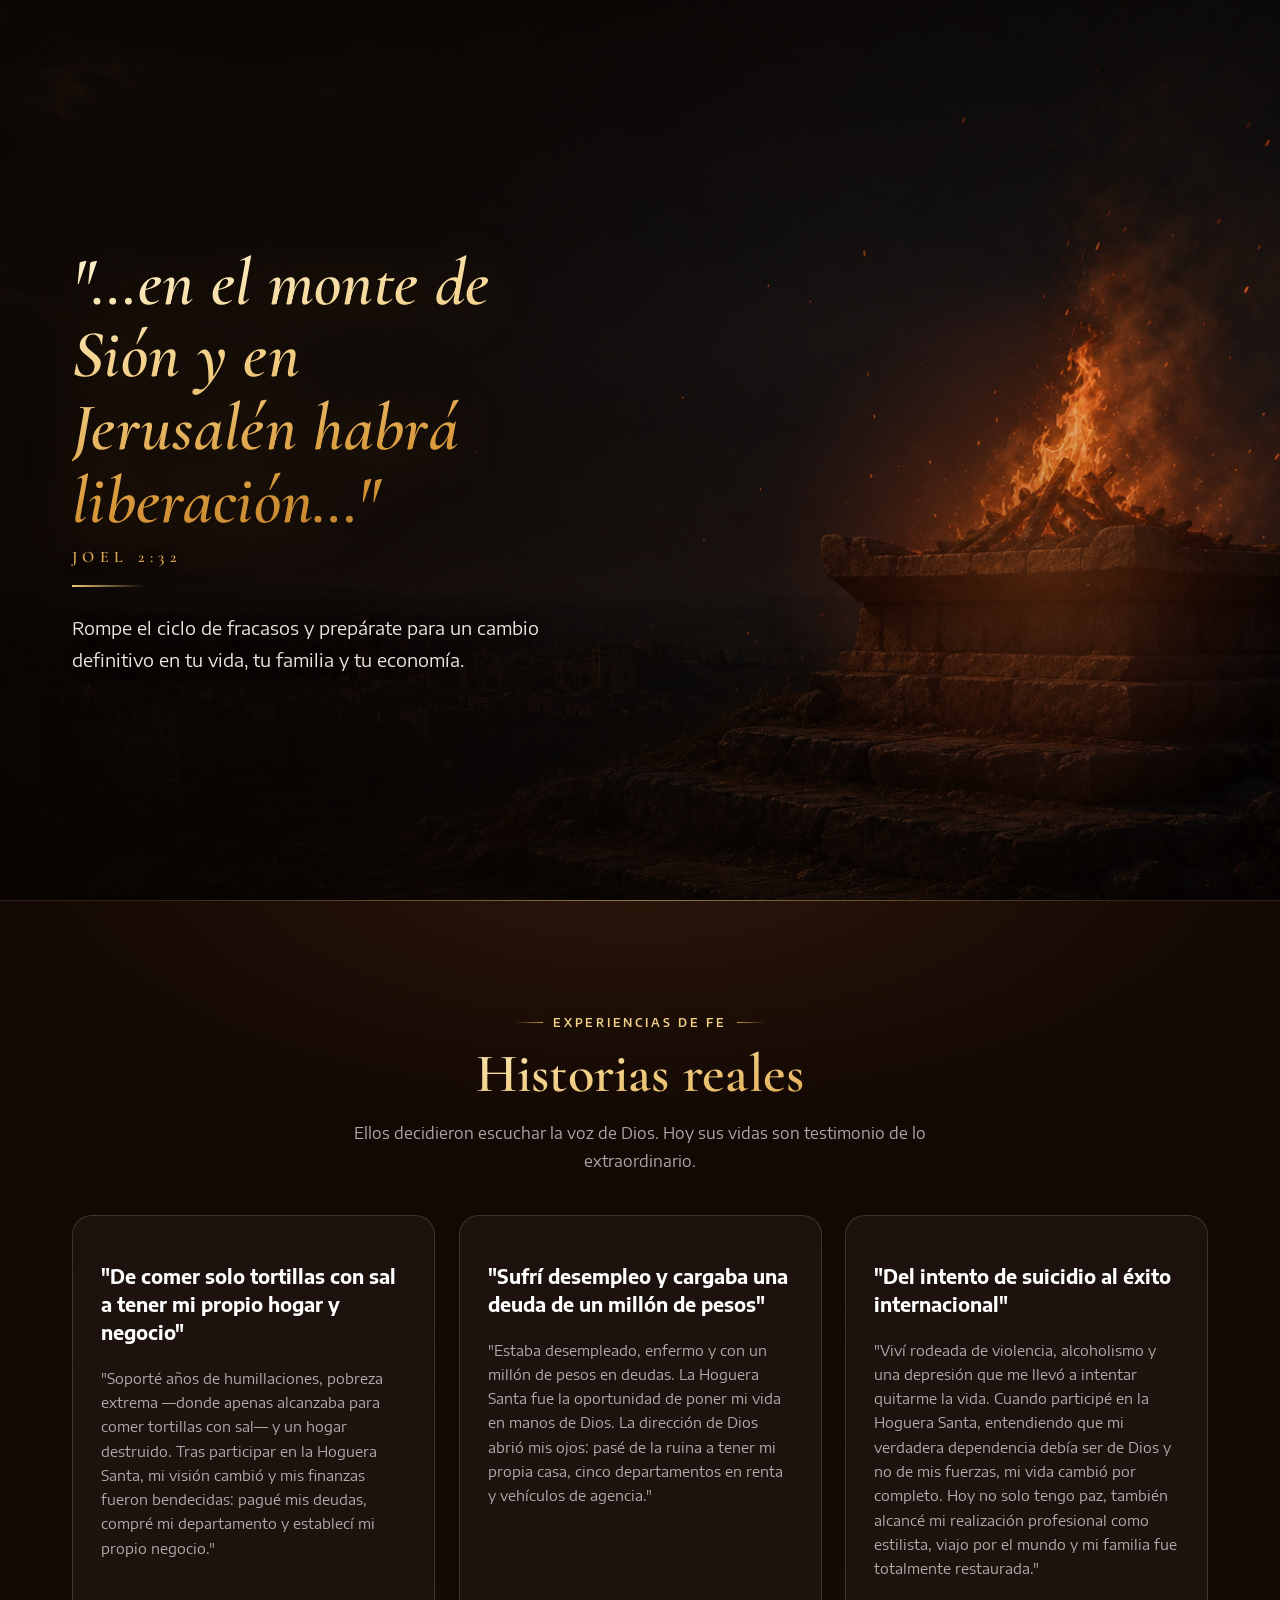
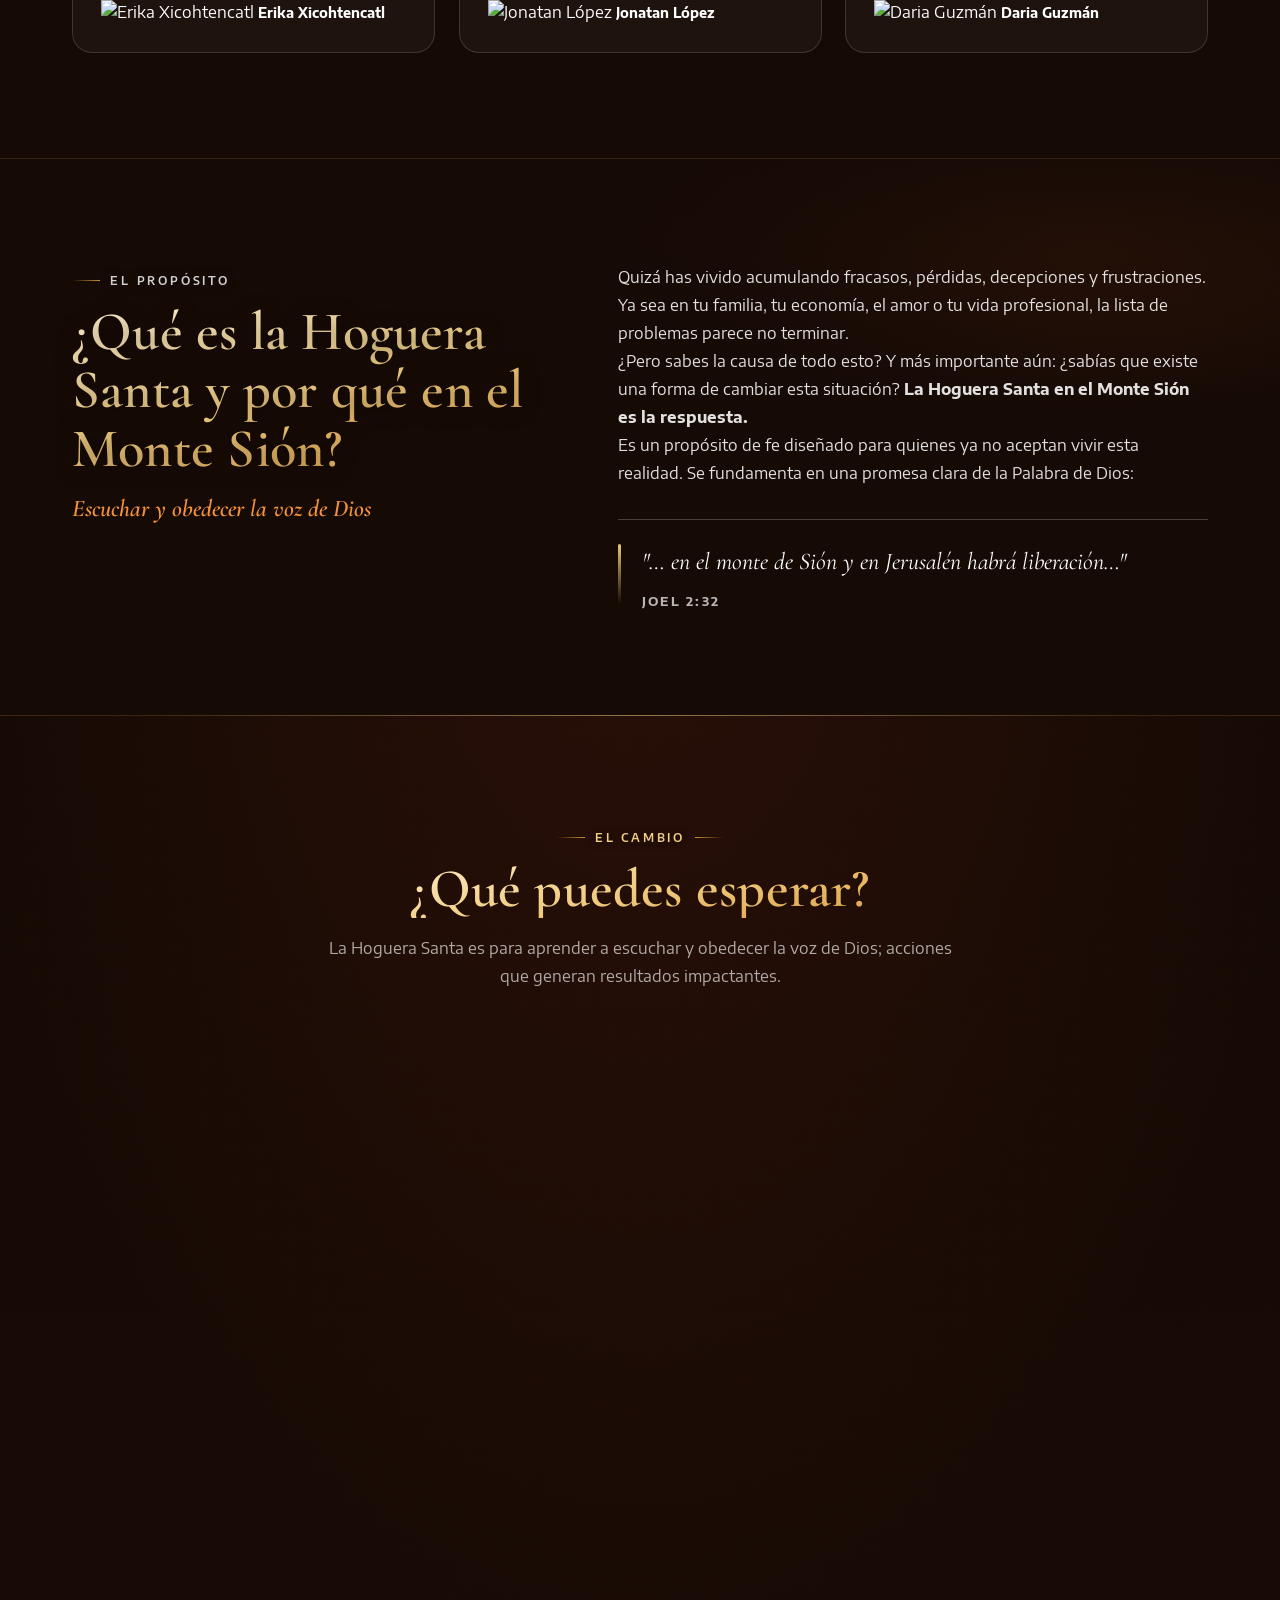
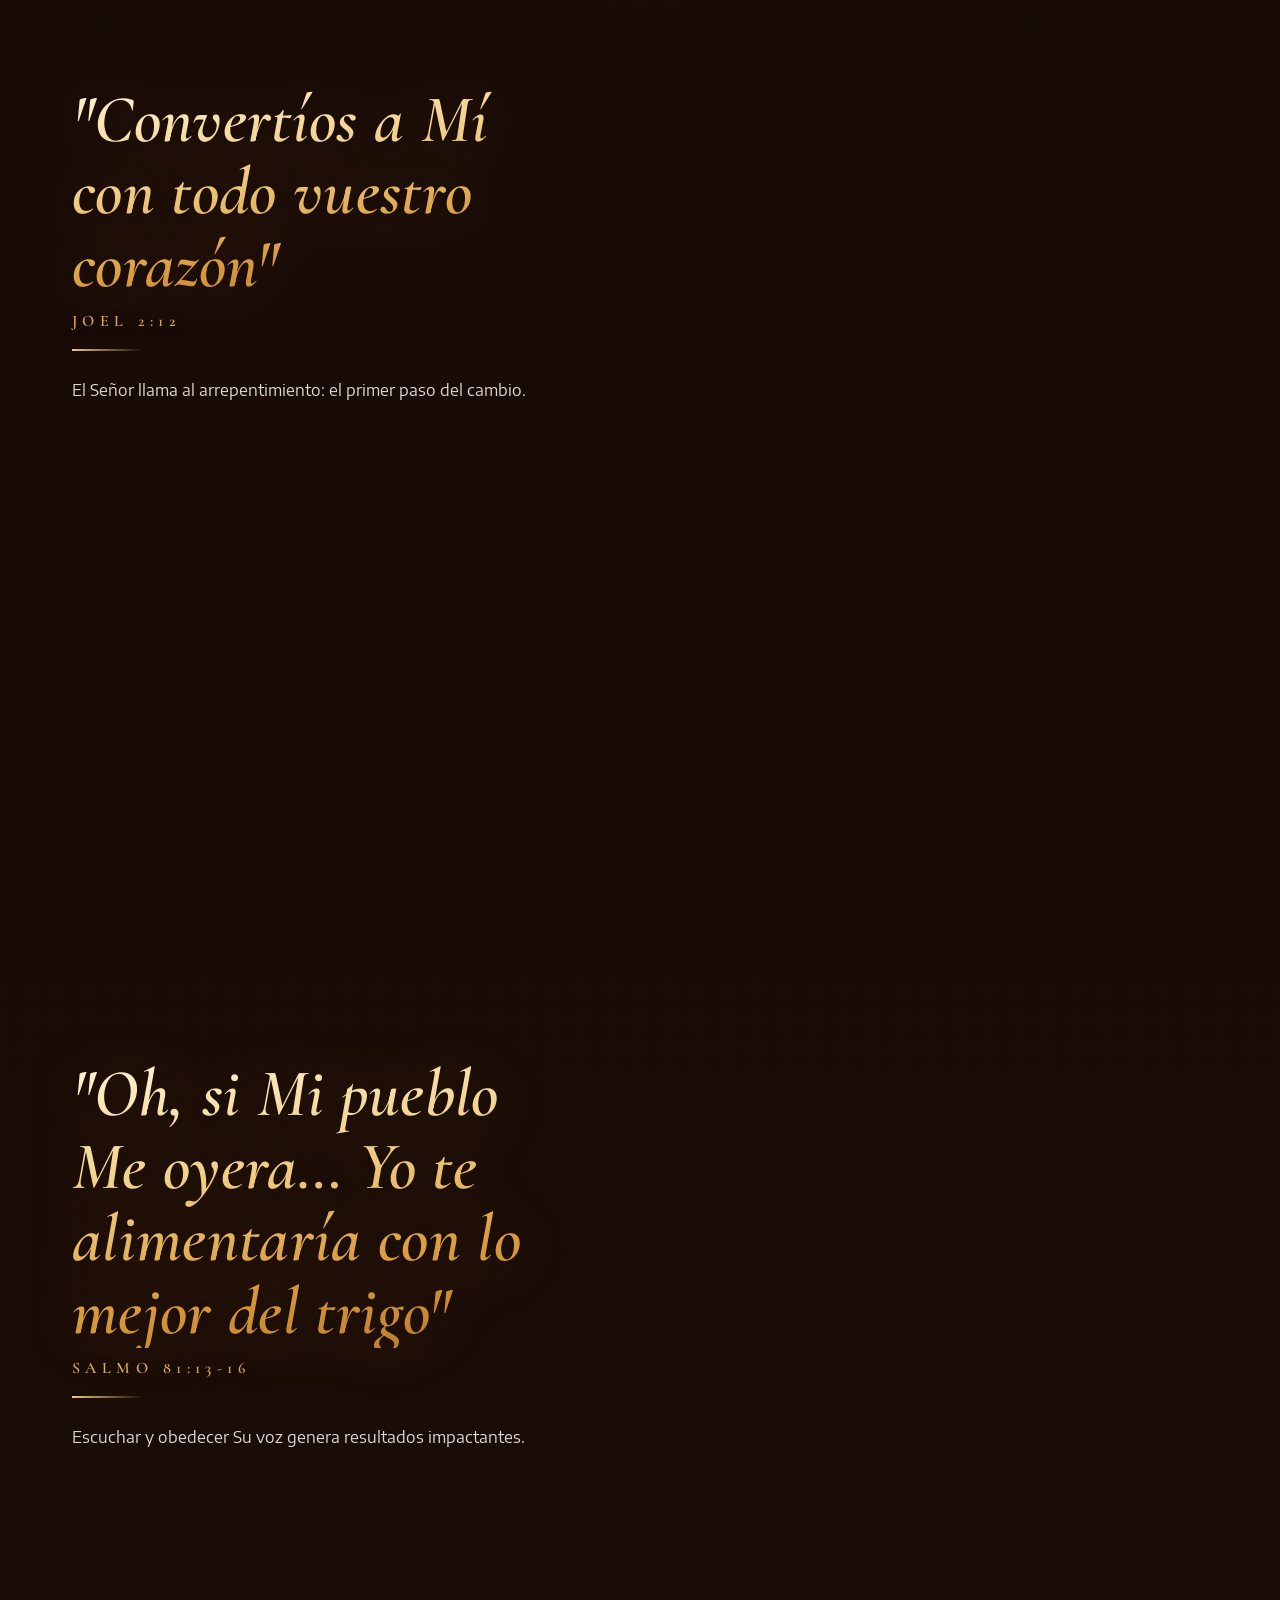
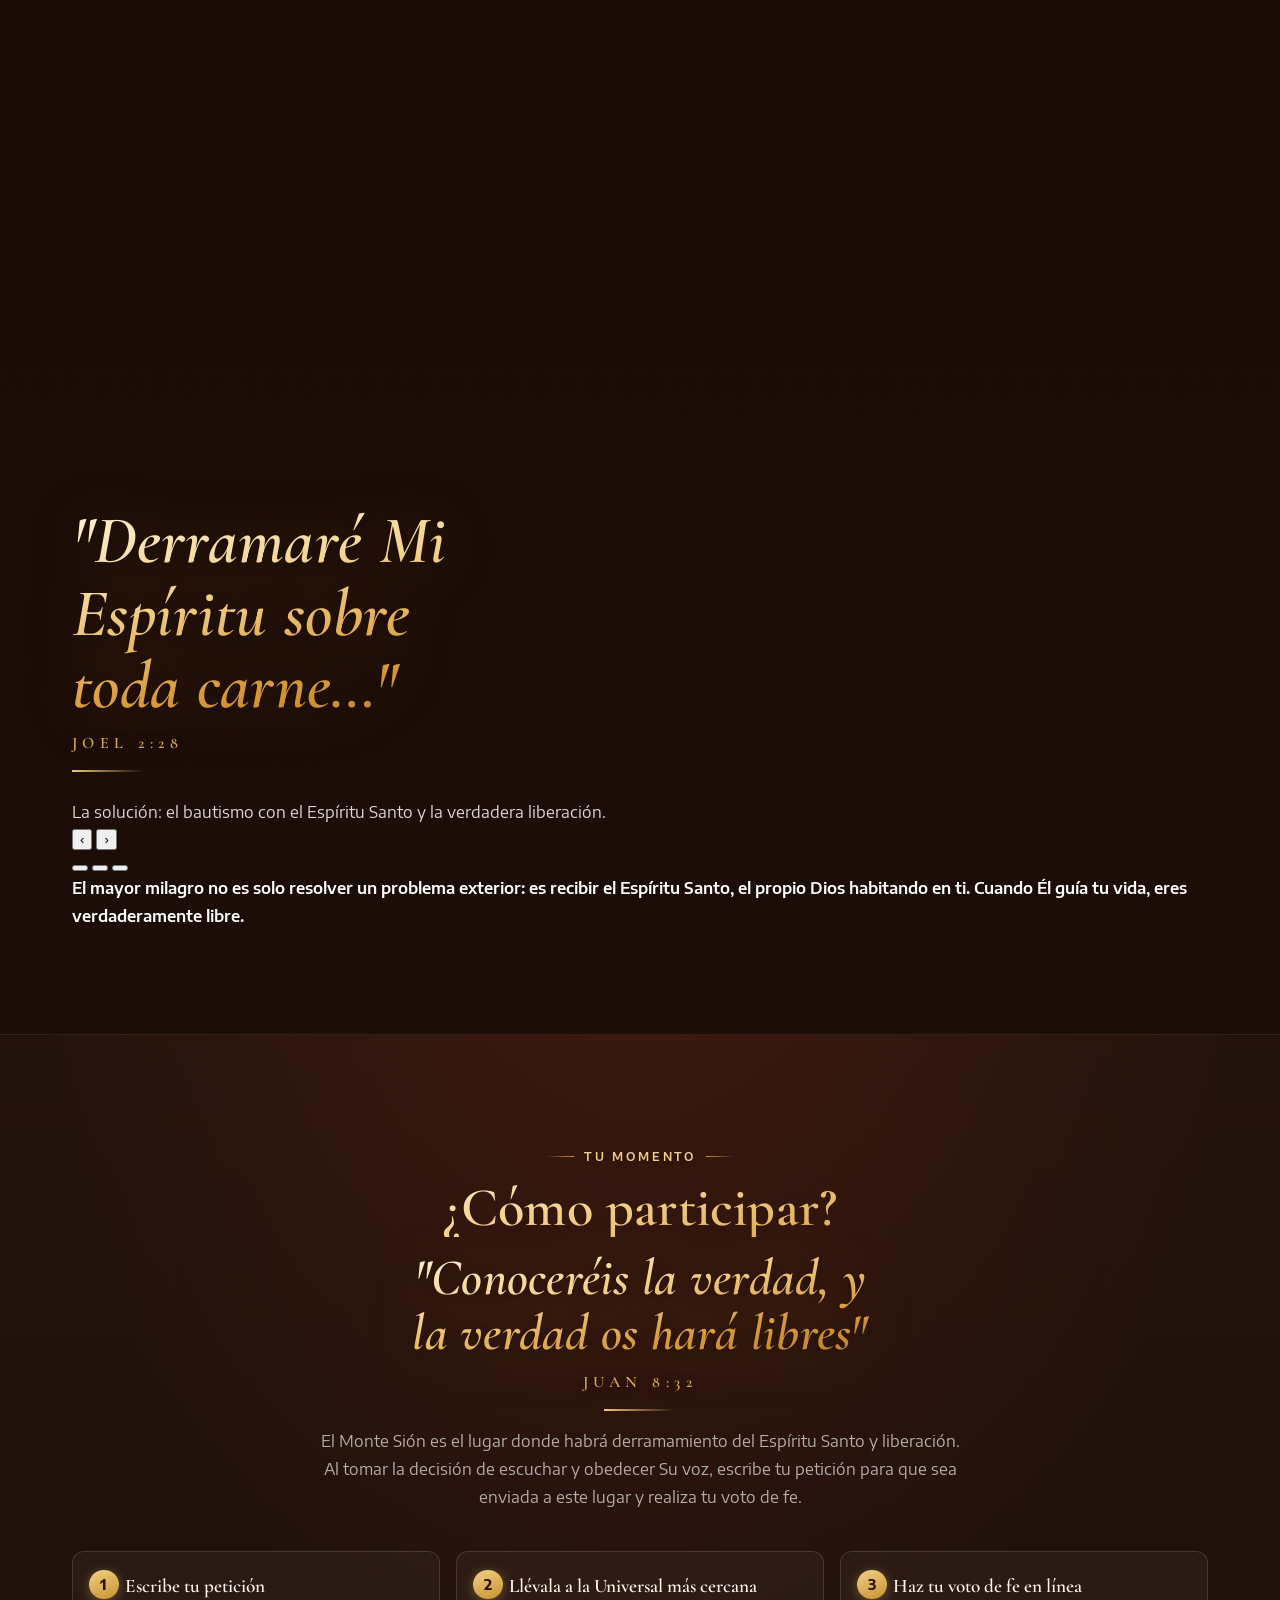
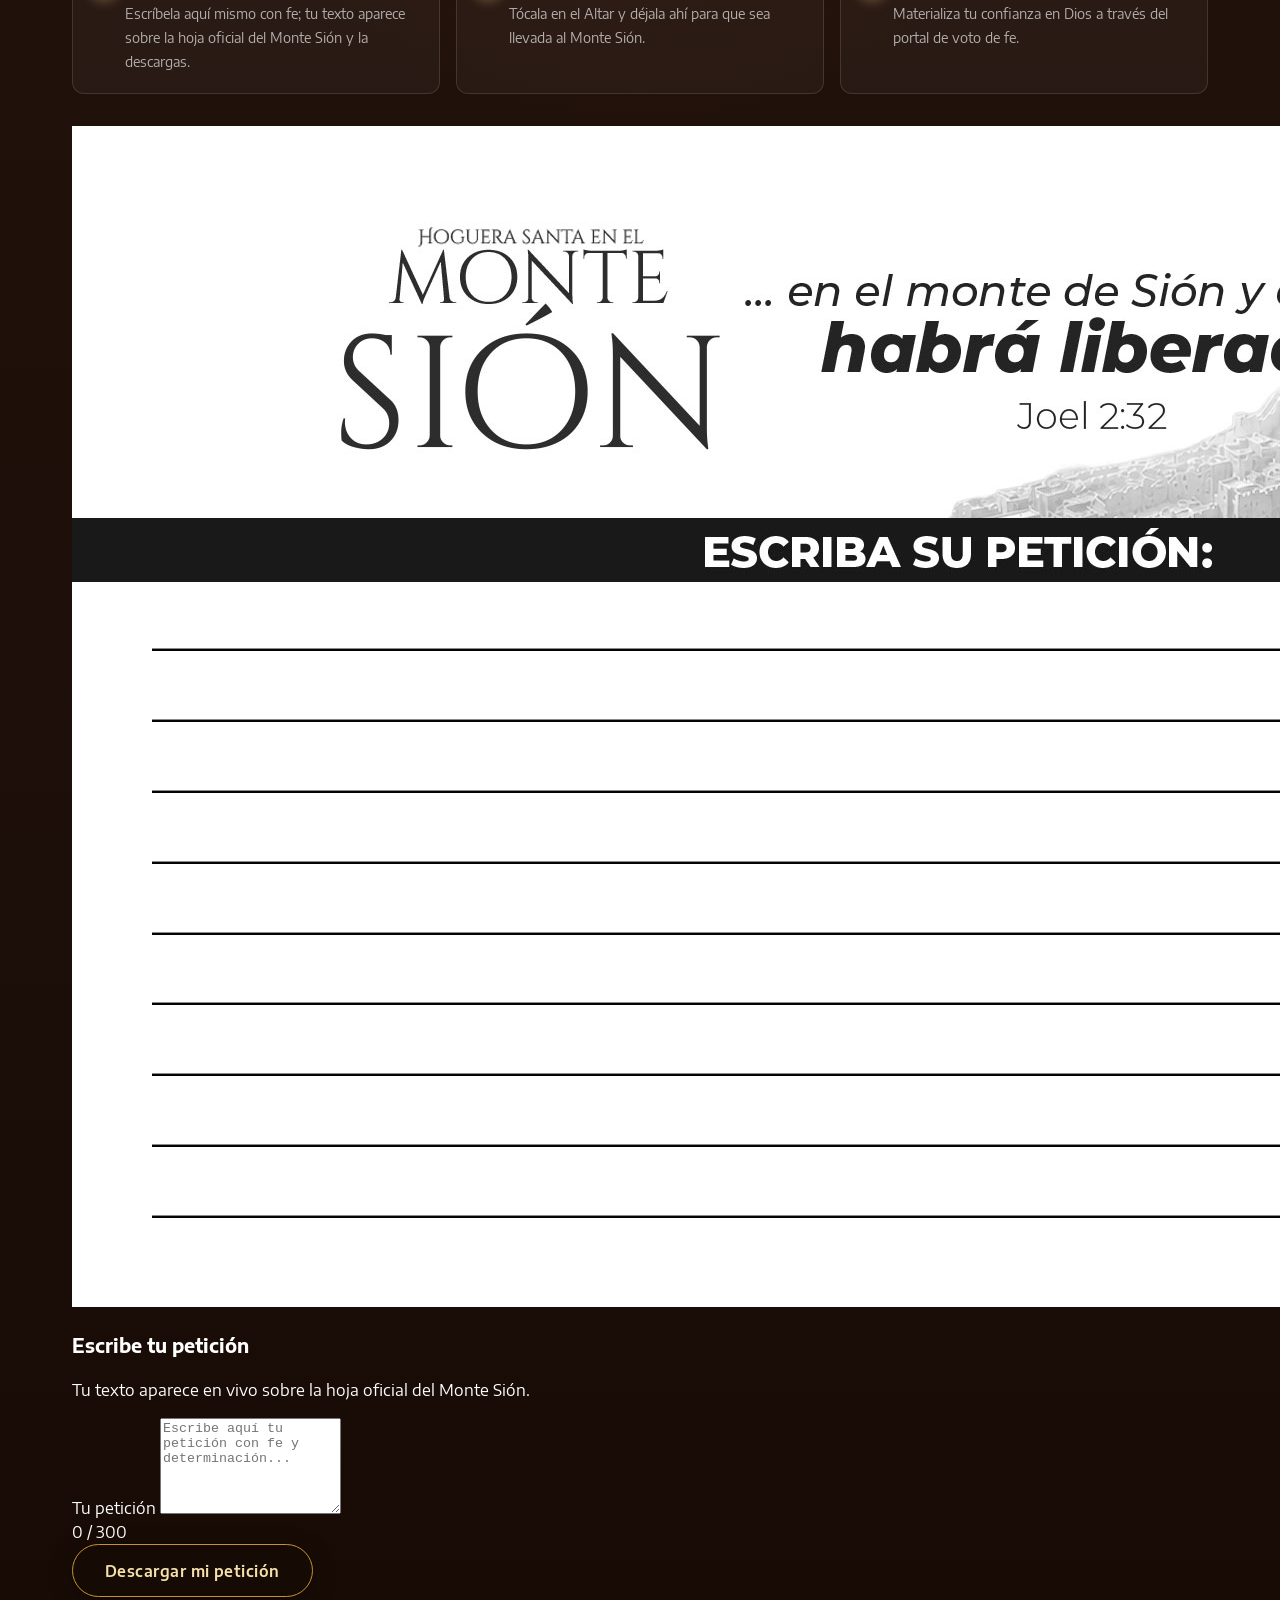
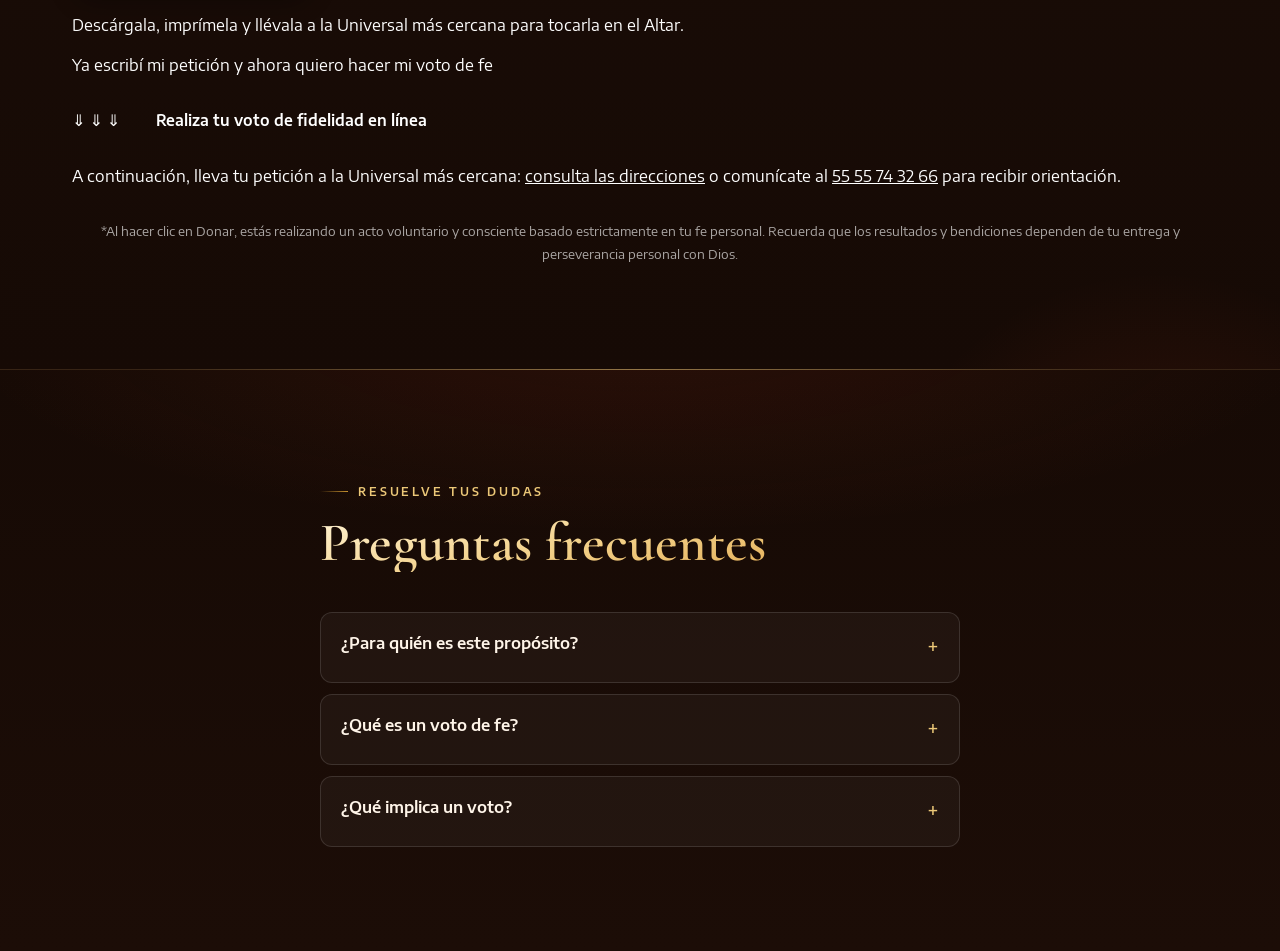
==== index.html @ 34269df8 "Slider cinematografico en Que puedes esperar (video + versiculo) y regeneracion del embed para Eleme" ====
<!DOCTYPE html>
<html lang="es">
<head>
  <meta charset="UTF-8" />
  <meta name="viewport" content="width=device-width, initial-scale=1.0" />
  <title>Hoguera Santa en el Monte Sión | Voto de fe</title>
  <meta name="description" content="Hoguera Santa en el Monte Sión: un propósito de fe para alcanzar dirección espiritual, apertura económica, restauración familiar y la liberación por el Espíritu Santo. Escribe tu petición y haz tu voto de fe en línea." />
  <link rel="preconnect" href="https://fonts.googleapis.com" />
  <link rel="preconnect" href="https://fonts.gstatic.com" crossorigin />
  <link href="https://fonts.googleapis.com/css2?family=Caveat:wght@500;600;700&family=Cormorant+Garamond:ital,wght@0,500;0,600;0,700;1,500;1,600&display=swap" rel="stylesheet" />
  <link rel="stylesheet" href="assets/css/landing.css?v=6" />
  <script>document.documentElement.classList.add('js-reveal');</script>
</head>
<body>
  <main class="landing">

    <!-- ============================ HERO (cinematográfico Monte Sión) ============================ -->
    <section id="inicio" class="lp-hero lp-hero--cinematic">
      <div class="lp-hero__media lp-hero__media--photo" aria-hidden="true">
        <img src="assets/img/hero/hero-monte-sion.png"
             alt="Hoguera ardiendo sobre un altar de piedra en el Monte Sión al anochecer, con la silueta de Jerusalén"
             fetchpriority="high" decoding="async" />
      </div>

      <div class="lp-hero__embers" aria-hidden="true"></div>
      <div class="lp-hero__overlay" aria-hidden="true"></div>

      <div class="lp-hero__inner container">
        <p class="lp-hero__verse">
          "…en el monte de Sión y en Jerusalén habrá liberación…"
        </p>
        <p class="lp-hero__verse-ref">Joel 2:32</p>
        <p class="lp-hero__lead">
          Rompe el ciclo de fracasos y prepárate para un cambio definitivo en tu vida,
          tu familia y tu economía.
        </p>
        
      </div>
    </section>

    <!-- ============================ HISTORIAS (videos + testimonios) ============================ -->
    <section id="historias" class="lp-section lp-section--dark">
      <div class="container">
        <header class="lp-section-head lp-section-head--center">
          <p class="lp-label lp-label--light">Experiencias de fe</p>
          <h2 class="lp-display lp-display--md lp-display--light">Historias reales</h2>
          <p class="lp-body lp-body--on-dark lp-section-head__lead">
            Ellos decidieron escuchar la voz de Dios. Hoy sus vidas son testimonio de lo extraordinario.
          </p>
        </header>

        <div class="lp-testimonials">
          <article class="lp-testimonial">
            <h3 class="lp-testimonial__title">"De comer solo tortillas con sal a tener mi propio hogar y negocio"</h3>
            <p class="lp-testimonial__quote">
              "Soporté años de humillaciones, pobreza extrema —donde apenas alcanzaba para comer
              tortillas con sal— y un hogar destruido. Tras participar en la Hoguera Santa, mi visión
              cambió y mis finanzas fueron bendecidas: pagué mis deudas, compré mi departamento y
              establecí mi propio negocio."
            </p>
            <footer class="lp-testimonial__person">
              <img class="lp-testimonial__avatar" loading="lazy" decoding="async" src="https://i0.wp.com/universal.org.mx/wp-content/uploads/2026/06/3.png?fit=1080%2C1080&amp;ssl=1" alt="Erika Xicohtencatl" />
              <span class="lp-testimonial__author">Erika Xicohtencatl</span>
            </footer>
          </article>
          <article class="lp-testimonial">
            <h3 class="lp-testimonial__title">"Sufrí desempleo y cargaba una deuda de un millón de pesos"</h3>
            <p class="lp-testimonial__quote">
              "Estaba desempleado, enfermo y con un millón de pesos en deudas. La Hoguera Santa fue la
              oportunidad de poner mi vida en manos de Dios. La dirección de Dios abrió mis ojos: pasé de
              la ruina a tener mi propia casa, cinco departamentos en renta y vehículos de agencia."
            </p>
            <footer class="lp-testimonial__person">
              <img class="lp-testimonial__avatar" loading="lazy" decoding="async" src="https://i0.wp.com/universal.org.mx/wp-content/uploads/2026/06/2.png?fit=1080%2C1080&amp;ssl=1" alt="Jonatan López" />
              <span class="lp-testimonial__author">Jonatan López</span>
            </footer>
          </article>
          <article class="lp-testimonial">
            <h3 class="lp-testimonial__title">"Del intento de suicidio al éxito internacional"</h3>
            <p class="lp-testimonial__quote">
              "Viví rodeada de violencia, alcoholismo y una depresión que me llevó a intentar quitarme
              la vida. Cuando participé en la Hoguera Santa, entendiendo que mi verdadera dependencia
              debía ser de Dios y no de mis fuerzas, mi vida cambió por completo. Hoy no solo tengo paz,
              también alcancé mi realización profesional como estilista, viajo por el mundo y mi familia
              fue totalmente restaurada."
            </p>
            <footer class="lp-testimonial__person">
              <img class="lp-testimonial__avatar" loading="lazy" decoding="async" src="https://i0.wp.com/universal.org.mx/wp-content/uploads/2026/06/1.png?fit=1080%2C1080&amp;ssl=1" alt="Daria Guzmán" />
              <span class="lp-testimonial__author">Daria Guzmán</span>
            </footer>
          </article>
        </div>
      </div>
    </section>

    <!-- ======================== ¿QUÉ ES? ======================== -->
    <section id="que-es" class="lp-section lp-section--cream">
      <div class="container lp-split">
        <div class="lp-split__aside">
          <p class="lp-label lp-label--light">El propósito</p>
          <h2 class="lp-display lp-display--md lp-display--light">¿Qué es la Hoguera Santa y por qué en el Monte Sión?</h2>
          <p class="lp-teaching-sub">Escuchar y obedecer la voz de Dios</p>
        </div>
        <div class="lp-split__body">
          <p class="lp-body">
            Quizá has vivido acumulando fracasos, pérdidas, decepciones y frustraciones. Ya sea en tu
            familia, tu economía, el amor o tu vida profesional, la lista de problemas parece no terminar.
          </p>
          <p class="lp-body">
            ¿Pero sabes la causa de todo esto? Y más importante aún: ¿sabías que existe una forma de
            cambiar esta situación? <strong>La Hoguera Santa en el Monte Sión es la respuesta.</strong>
          </p>
          <p class="lp-body">
            Es un propósito de fe diseñado para quienes ya no aceptan vivir esta realidad. Se fundamenta
            en una promesa clara de la Palabra de Dios:
          </p>
          <blockquote class="lp-quote" cite="Joel 2:32">
            <p>"… en el monte de Sión y en Jerusalén habrá liberación…"</p>
            <footer>Joel 2:32</footer>
          </blockquote>
        </div>
      </div>
    </section>

    <!-- ======================== ¿QUÉ PUEDES ESPERAR? ======================== -->
    <section id="que-esperar" class="lp-section lp-section--cream">
      <div class="container">
        <header class="lp-section-head lp-section-head--center">
          <p class="lp-label lp-label--light">El cambio</p>
          <h2 class="lp-display lp-display--md lp-display--light">¿Qué puedes esperar?</h2>
          <p class="lp-body lp-body--on-dark lp-section-head__lead" style="margin-left:auto;margin-right:auto;">
            La Hoguera Santa es para aprender a escuchar y obedecer la voz de Dios; acciones que
            generan resultados impactantes.
          </p>
        </header>

        <!-- Slider cinematográfico: video + versículo -->
        <div class="lp-promesas" id="lp-promesas">
          <div class="lp-promesas__viewport">
            <div class="lp-promesas__track">

              <article class="lp-slide" role="group" aria-roledescription="diapositiva" aria-label="1 de 3">
                <div class="lp-slide__media">
                  <div class="lp-video">
                    <button type="button" class="lp-video__btn" data-yt="GIeJ2iYUZaE"
                            aria-label="Reproducir: El impacto de la Hoguera Santa">
                      <span class="lp-video__play" aria-hidden="true"></span>
                    </button>
                  </div>
                </div>
                <div class="lp-slide__copy">
                  <p class="lp-hero__verse">"Convertíos a Mí con todo vuestro corazón"</p>
                  <p class="lp-hero__verse-ref">Joel 2:12</p>
                  <p class="lp-body">El Señor llama al arrepentimiento: el primer paso del cambio.</p>
                </div>
              </article>

              <article class="lp-slide" role="group" aria-roledescription="diapositiva" aria-label="2 de 3">
                <div class="lp-slide__media">
                  <div class="lp-video">
                    <button type="button" class="lp-video__btn" data-yt="idEbXWmndj8"
                            aria-label="Reproducir: No creía que su vida pudiera cambiar">
                      <span class="lp-video__play" aria-hidden="true"></span>
                    </button>
                  </div>
                </div>
                <div class="lp-slide__copy">
                  <p class="lp-hero__verse">"Oh, si Mi pueblo Me oyera… Yo te alimentaría con lo mejor del trigo"</p>
                  <p class="lp-hero__verse-ref">Salmo 81:13-16</p>
                  <p class="lp-body">Escuchar y obedecer Su voz genera resultados impactantes.</p>
                </div>
              </article>

              <article class="lp-slide" role="group" aria-roledescription="diapositiva" aria-label="3 de 3">
                <div class="lp-slide__media">
                  <div class="lp-video">
                    <button type="button" class="lp-video__btn" data-yt="4q7WPFFpuJo"
                            aria-label="Reproducir: El que crea y sea bautizado será salvo">
                      <span class="lp-video__play" aria-hidden="true"></span>
                    </button>
                  </div>
                </div>
                <div class="lp-slide__copy">
                  <p class="lp-hero__verse">"Derramaré Mi Espíritu sobre toda carne…"</p>
                  <p class="lp-hero__verse-ref">Joel 2:28</p>
                  <p class="lp-body">La solución: el bautismo con el Espíritu Santo y la verdadera liberación.</p>
                </div>
              </article>

            </div>
          </div>

          <button type="button" class="lp-promesas__arrow lp-promesas__arrow--prev" aria-label="Versículo anterior">‹</button>
          <button type="button" class="lp-promesas__arrow lp-promesas__arrow--next" aria-label="Versículo siguiente">›</button>

          <div class="lp-promesas__dots" role="tablist" aria-label="Diapositivas">
            <button type="button" class="lp-promesas__dot is-active" aria-label="Ir a la diapositiva 1"></button>
            <button type="button" class="lp-promesas__dot" aria-label="Ir a la diapositiva 2"></button>
            <button type="button" class="lp-promesas__dot" aria-label="Ir a la diapositiva 3"></button>
          </div>
        </div>

        <p class="lp-promesas__outro lp-body lp-body--emphasis">
          El mayor milagro no es solo resolver un problema exterior: es recibir el Espíritu Santo,
          el propio Dios habitando en ti. Cuando Él guía tu vida, eres verdaderamente libre.
        </p>
      </div>
    </section>

    <!-- ============================ VOTO / LOCALIZADOR ============================ -->
    <section id="voto" class="lp-section lp-section--cta">
      <div class="lp-cta__glow" aria-hidden="true"></div>
      <div class="container">
        <header class="lp-section-head lp-section-head--center">
          <p class="lp-label lp-label--light">Tu momento</p>
          <h2 class="lp-display lp-display--md lp-display--light">¿Cómo participar?</h2>
          <p class="lp-hero__verse">"Conoceréis la verdad, y la verdad os hará libres"</p>
          <p class="lp-hero__verse-ref">Juan 8:32</p>
          <p class="lp-body lp-body--on-dark lp-section-head__lead" style="margin-left:auto;margin-right:auto;">
            El Monte Sión es el lugar donde habrá derramamiento del Espíritu Santo y liberación. Al
            tomar la decisión de escuchar y obedecer Su voz, escribe tu petición para que sea enviada a
            este lugar y realiza tu voto de fe.
          </p>
        </header>

        <ol class="lp-flow">
          <li class="lp-flow__item">
            <strong>Escribe tu petición</strong>
            <span>Escríbela aquí mismo con fe; tu texto aparece sobre la hoja oficial del Monte Sión y la descargas.</span>
          </li>
          <li class="lp-flow__item">
            <strong>Llévala a la Universal más cercana</strong>
            <span>Tócala en el Altar y déjala ahí para que sea llevada al Monte Sión.</span>
          </li>
          <li class="lp-flow__item">
            <strong>Haz tu voto de fe en línea</strong>
            <span>Materializa tu confianza en Dios a través del portal de voto de fe.</span>
          </li>
        </ol>

        <!-- Compositor de petición sobre la hoja oficial del Monte Sión -->
        <div class="lp-peticion">
          <div class="lp-peticion__preview">
            <canvas id="lp-pet-canvas" class="lp-peticion__canvas" role="img"
                    aria-label="Vista previa de tu petición sobre la hoja del Monte Sión"></canvas>
          </div>
          <div class="lp-peticion__form">
            <h3 class="lp-peticion__title">Escribe tu petición</h3>
            <p class="lp-peticion__sub">Tu texto aparece en vivo sobre la hoja oficial del Monte Sión.</p>
            <label class="lp-field">
              <span>Tu petición</span>
              <textarea id="lp-pet-texto" rows="6" maxlength="300"
                        placeholder="Escribe aquí tu petición con fe y determinación..."></textarea>
            </label>
            <div class="lp-peticion__count"><span id="lp-pet-count">0</span> / 300</div>
            <button type="button" class="lp-btn lp-btn--gold lp-btn--lg lp-peticion__download" id="lp-pet-download">
              Descargar mi petición
            </button>
            <p class="lp-peticion__hint">
              Descárgala, imprímela y llévala a la Universal más cercana para tocarla en el Altar.
            </p>
          </div>
        </div>

        <!-- CTA de voto en línea -->
        <div class="lp-voto-cta">
          <p class="lp-voto-cta__intro">Ya escribí mi petición y ahora quiero hacer mi voto de fe</p>
          <span class="lp-voto-cta__arrows" aria-hidden="true">⇓ ⇓ ⇓</span>
          <!-- TODO: reemplaza href="#" por la URL real del portal de voto / donación -->
          <a href="#" class="lp-btn lp-btn--accent lp-btn--lg lp-voto-cta__btn" target="_blank" rel="noopener noreferrer">
            Realiza tu voto de fidelidad en línea
          </a>
          <p class="lp-voto-cta__after">
            A continuación, lleva tu petición a la Universal más cercana:
            <a href="https://universal.org.mx/direcciones-mx/" target="_blank" rel="noopener noreferrer">consulta las direcciones</a>
            o comunícate al <a href="tel:+525555743266">55 55 74 32 66</a> para recibir orientación.
          </p>
        </div>

        <p class="lp-body lp-body--on-dark" style="text-align:center;margin-top:2rem;font-size:0.8rem;">
          *Al hacer clic en Donar, estás realizando un acto voluntario y consciente basado estrictamente
          en tu fe personal. Recuerda que los resultados y bendiciones dependen de tu entrega y
          perseverancia personal con Dios.
        </p>
      </div>
    </section>

    <!-- ============================ FAQ ============================ -->
    <section id="faq" class="lp-section lp-section--cream">
      <div class="container lp-faq-wrap">
        <header class="lp-section-head">
          <p class="lp-label">Resuelve tus dudas</p>
          <h2 class="lp-display lp-display--md">Preguntas frecuentes</h2>
        </header>

        <div class="lp-faq">
          <details class="lp-faq__item">
            <summary>¿Para quién es este propósito?</summary>
            <div class="lp-faq__body">
              <p>
                Para quien está cansado de sufrir, enfrenta problemas que parecen no tener solución y
                está dispuesto a usar su fe al cien por ciento.
              </p>
            </div>
          </details>
          <details class="lp-faq__item">
            <summary>¿Qué es un voto de fe?</summary>
            <div class="lp-faq__body">
              <p>
                Es la materialización de tu confianza en Dios. La Palabra muestra que tu entrega en el
                Altar representa esa fe puesta en acción, implicando renuncia y una dependencia total
                de Dios. Ningún milagro de Jesús ocurrió sin una acción: "Muéstrame tu fe sin tus obras,
                y yo te mostraré mi fe por mis obras" (Santiago 2:18).
              </p>
            </div>
          </details>
          <details class="lp-faq__item">
            <summary>¿Qué implica un voto?</summary>
            <div class="lp-faq__body">
              <p>
                <strong>Rendición:</strong> entregarte a Él en cuerpo, alma y espíritu.
                <br /><strong>Dependencia:</strong> acompañar tu entrega espiritual con un voto de fe
                material y sincero; ambos aspectos demuestran tu confianza absoluta en el Señor y deben
                ir juntos para un resultado total.
                <br /><strong>Calidad, no cantidad:</strong> es una decisión personal y única entre tú
                y Dios. Consulta al Espíritu Santo para hacer algo que represente tu verdadero esfuerzo.
              </p>
              <p class="lp-faq__note">
                * Nota: Estas donaciones se destinan única y exclusivamente al funcionamiento y
                continuidad de la obra de Dios.
              </p>
            </div>
          </details>
        </div>
      </div>
    </section>

  </main>

  <script>
  (function () {
    // ---- Videos de YouTube (fachada: carga al hacer clic) ----
    Array.prototype.forEach.call(document.querySelectorAll('.lp-video__btn'), function (btn) {
      var id = btn.getAttribute('data-yt');
      btn.style.backgroundImage = "url('https://i.ytimg.com/vi/" + id + "/hqdefault.jpg')";
      btn.addEventListener('click', function () {
        var iframe = document.createElement('iframe');
        iframe.src = 'https://www.youtube-nocookie.com/embed/' + id + '?autoplay=1&rel=0';
        iframe.title = 'Video de testimonio';
        iframe.allow = 'accelerometer; autoplay; clipboard-write; encrypted-media; gyroscope; picture-in-picture';
        iframe.allowFullscreen = true;
        btn.parentNode.replaceChild(iframe, btn);
      });
    });

    // ---- Aparición al hacer scroll (reveal) ----
    var revealSel = '.lp-section-head, .lp-split__aside, .lp-split__body, .lp-promesas, .lp-testimonial, .lp-flow__item, .lp-faq__item, .lp-peticion';
    var reduceMotion = window.matchMedia && window.matchMedia('(prefers-reduced-motion: reduce)').matches;
    var revealEls = document.querySelectorAll(revealSel);
    if (reduceMotion || !('IntersectionObserver' in window)) {
      Array.prototype.forEach.call(revealEls, function (el) { el.classList.add('is-in'); });
    } else {
      var io = new IntersectionObserver(function (entries, obs) {
        entries.forEach(function (entry) {
          if (entry.isIntersecting) {
            entry.target.classList.add('is-in');
            obs.unobserve(entry.target);
          }
        });
      }, { threshold: 0.12, rootMargin: '0px 0px -8% 0px' });
      Array.prototype.forEach.call(revealEls, function (el) { io.observe(el); });
    }

    // ---- Compositor de petición sobre la hoja oficial (canvas) ----
    var canvas = document.getElementById('lp-pet-canvas');
    var ta = document.getElementById('lp-pet-texto');
    if (canvas && ta && canvas.getContext) {
      var ctx = canvas.getContext('2d');
      var dl = document.getElementById('lp-pet-download');
      var counter = document.getElementById('lp-pet-count');
      var img = new Image();
      var ready = false;

      // Geometría del área de escritura (fracciones de la hoja)
      var GEO = {
        xStart: 0.060,   // margen izquierdo del texto
        xEnd: 0.940,     // margen derecho del texto
        firstLine: 0.447, // y de la primera línea
        spacing: 0.0662,  // separación entre líneas
        lines: 8,
        baselineLift: 0.013, // cuánto sube el texto sobre la línea
        ink: '#1c2c54'    // tinta azul oscuro
      };

      function wrap(text, maxW, font) {
        ctx.font = font;
        var out = [];
        var paras = String(text).split('\n');
        for (var p = 0; p < paras.length; p++) {
          var words = paras[p].split(/\s+/).filter(Boolean);
          if (!words.length) { out.push(''); continue; }
          var line = '';
          for (var w = 0; w < words.length; w++) {
            var test = line ? line + ' ' + words[w] : words[w];
            if (ctx.measureText(test).width > maxW && line) {
              out.push(line); line = words[w];
            } else { line = test; }
          }
          if (line) out.push(line);
        }
        return out;
      }

      function render() {
        if (!ready) return;
        var W = canvas.width, H = canvas.height;
        ctx.clearRect(0, 0, W, H);
        ctx.drawImage(img, 0, 0, W, H);

        var xStart = GEO.xStart * W;
        var maxW = (GEO.xEnd - GEO.xStart) * W;
        var spacing = GEO.spacing * H;
        var firstY = GEO.firstLine * H;
        var fontSize = Math.round(spacing * 0.72);
        var font = '600 ' + fontSize + "px 'Caveat', 'Segoe Script', cursive";

        var lines = wrap(ta.value, maxW, font);
        ctx.font = font;
        ctx.fillStyle = GEO.ink;
        ctx.textBaseline = 'alphabetic';
        for (var i = 0; i < lines.length && i < GEO.lines; i++) {
          var y = firstY + i * spacing - GEO.baselineLift * H;
          ctx.fillText(lines[i], xStart, y);
        }
      }

      img.onload = function () {
        canvas.width = img.naturalWidth || 1772;
        canvas.height = img.naturalHeight || 1181;
        ready = true;
        render();
        if (document.fonts && document.fonts.load) {
          document.fonts.load("600 60px 'Caveat'").then(render).catch(function () {});
        }
      };
      img.src = 'assets/img/peticion/peticion-monte-sion.jpg';

      ta.addEventListener('input', function () {
        if (counter) counter.textContent = String(ta.value.length);
        render();
      });

      if (dl) {
        dl.addEventListener('click', function () {
          render();
          try {
            var url = canvas.toDataURL('image/jpeg', 0.92);
            var a = document.createElement('a');
            a.href = url;
            a.download = 'mi-peticion-monte-sion.jpg';
            document.body.appendChild(a);
            a.click();
            a.remove();
          } catch (err) {
            window.open(canvas.toDataURL('image/png'), '_blank');
          }
        });
      }
    }

    // ---- Slider cinematográfico "Promesas" (video + versículo) ----
    var promesas = document.getElementById('lp-promesas');
    if (promesas) {
      var track = promesas.querySelector('.lp-promesas__track');
      var slides = promesas.querySelectorAll('.lp-slide');
      var dots = promesas.querySelectorAll('.lp-promesas__dot');
      var prevBtn = promesas.querySelector('.lp-promesas__arrow--prev');
      var nextBtn = promesas.querySelector('.lp-promesas__arrow--next');
      var total = slides.length;
      var idx = 0;
      var timer = null;
      var paused = false;
      var stopped = false;
      var reduce = window.matchMedia && window.matchMedia('(prefers-reduced-motion: reduce)').matches;

      function goTo(i) {
        idx = (i + total) % total;
        if (track) track.style.transform = 'translateX(' + (-idx * 100) + '%)';
        for (var d = 0; d < dots.length; d++) {
          dots[d].classList.toggle('is-active', d === idx);
        }
      }
      function stopAuto() { if (timer) { clearInterval(timer); timer = null; } }
      function startAuto() {
        if (reduce || stopped || total < 2) return;
        stopAuto();
        timer = setInterval(function () { if (!paused) goTo(idx + 1); }, 7000);
      }

      if (nextBtn) nextBtn.addEventListener('click', function () { goTo(idx + 1); });
      if (prevBtn) prevBtn.addEventListener('click', function () { goTo(idx - 1); });
      for (var dd = 0; dd < dots.length; dd++) {
        (function (n) { dots[n].addEventListener('click', function () { goTo(n); }); })(dd);
      }
      promesas.addEventListener('mouseenter', function () { paused = true; });
      promesas.addEventListener('mouseleave', function () { paused = false; });
      promesas.addEventListener('focusin', function () { paused = true; });
      promesas.addEventListener('focusout', function () { paused = false; });
      promesas.addEventListener('click', function (e) {
        if (e.target.closest && e.target.closest('.lp-video__btn')) { stopped = true; stopAuto(); }
      });

      goTo(0);
      startAuto();
    }
  })();
  </script>
</body>
</html>
---- assets/css/landing.css ----
@import url('https://fonts.googleapis.com/css2?family=Encode+Sans+Semi+Expanded:wght@400;500;600;700&display=swap');

:root {
  --lp-ink: #1a0f0a;
  --lp-ink-soft: #2a1812;
  --lp-cream: #f5e8df;
  --lp-cream-deep: #efddd0;
  --lp-paper: #ffffff;
  --lp-accent: #e2451e;
  --lp-accent-hover: #c2330f;
  --lp-accent-glow: rgba(226, 69, 30, 0.38);
  --lp-navy: #24130d;
  --lp-text-on-dark: #ffffff;
  --lp-text-muted-dark: rgba(255, 255, 255, 0.65);
  --lp-text-on-light: #141414;
  --lp-text-muted-light: rgba(22, 18, 18, 0.62);
  --lp-border-on-dark: rgba(255, 255, 255, 0.14);
  --lp-border-on-light: #d6cdc4;
  --lp-shadow-cta: 0 2px 12px var(--lp-accent-glow);
  --lp-shadow-cta-hover: 0 8px 28px rgba(226, 69, 30, 0.5);
  --lp-shadow-card: 0 4px 24px rgba(28, 28, 28, 0.08);
  --lp-font: 'Encode Sans Semi Expanded', system-ui, sans-serif;
  --lp-font-display: 'Cormorant Garamond', Georgia, 'Times New Roman', serif;
  /* Paleta dorada cinematográfica */
  --lp-gold: #ecc878;
  --lp-gold-soft: #f2cf86;
  --lp-gold-deep: #c8932f;
  --lp-amber: #f5933d;
  --lp-cine: #160a05;
  --lp-cine-2: #1c0d07;
  --lp-nav-h: 56px;
  --lp-nav-h-desktop: 72px;
  --lp-max: 75rem;
  --lp-ease: cubic-bezier(0.16, 1, 0.3, 1);
  --lp-radius-pill: 50px;
  --lp-radius-md: 12px;
  --lp-radius-lg: 20px;
}

*,
*::before,
*::after {
  box-sizing: border-box;
}

html {
  scroll-behavior: smooth;
  scroll-padding-top: calc(var(--lp-nav-h) + 1rem);
}

body {
  margin: 0;
  font-family: var(--lp-font);
  color: var(--lp-text-on-light);
  background: var(--lp-ink);
  line-height: 1.5;
  -webkit-font-smoothing: antialiased;
}

.landing {
  overflow-x: hidden;
}

.container {
  width: 100%;
  max-width: var(--lp-max);
  margin: 0 auto;
  padding: 0 clamp(1.25rem, 4vw, 2rem);
}

a {
  color: inherit;
  transition: color 0.2s var(--lp-ease);
}

a:focus-visible,
button:focus-visible,
summary:focus-visible,
input:focus-visible,
select:focus-visible,
textarea:focus-visible {
  outline: 2px solid var(--lp-accent);
  outline-offset: 2px;
}

/* —— Typography —— */
.lp-label {
  display: inline-flex;
  align-items: center;
  gap: 0.65rem;
  margin: 0 0 0.85rem;
  font-size: 0.72rem;
  font-style: normal;
  font-weight: 600;
  letter-spacing: 0.24em;
  text-transform: uppercase;
  color: var(--lp-gold);
}

.lp-label::before {
  content: '';
  width: 28px;
  height: 1px;
  background: linear-gradient(90deg, transparent, var(--lp-gold-deep));
}

.lp-section-head--center .lp-label::after {
  content: '';
  width: 28px;
  height: 1px;
  background: linear-gradient(90deg, var(--lp-gold-deep), transparent);
}

.lp-label--light {
  color: var(--lp-gold-soft);
  text-shadow: 0 1px 8px rgba(0, 0, 0, 0.45);
}

.lp-display {
  font-family: var(--lp-font-display);
  font-weight: 600;
  letter-spacing: 0.004em;
  line-height: 1.08;
  margin: 0;
  color: var(--lp-gold-soft);
  background: linear-gradient(168deg, #fff3d4 0%, #f2cf86 46%, #d99a3c 100%);
  -webkit-background-clip: text;
  background-clip: text;
  -webkit-text-fill-color: transparent;
}

.lp-display--hero {
  font-size: clamp(2.5rem, 7vw, 4.75rem);
  line-height: 0.95;
}

.lp-display--hero span {
  display: block;
  color: var(--lp-accent);
  text-shadow:
    0 1px 2px rgba(0, 0, 0, 0.7),
    0 2px 24px rgba(0, 0, 0, 0.45);
}

.lp-hero .lp-display--hero {
  color: var(--lp-text-on-dark);
  text-shadow:
    0 1px 2px rgba(0, 0, 0, 0.65),
    0 4px 24px rgba(0, 0, 0, 0.55),
    0 8px 40px rgba(0, 0, 0, 0.35);
}

.lp-display--md {
  font-size: clamp(2.1rem, 5vw, 3.4rem);
}

.lp-display--light {
  color: var(--lp-gold-soft);
}

.lp-body {
  margin: 0;
  font-size: 1rem;
  line-height: 1.75;
  color: rgba(255, 255, 255, 0.84);
}

.lp-body--emphasis {
  font-weight: 600;
  color: #fff;
}

.lp-body--on-dark {
  color: var(--lp-text-muted-dark);
}

/* —— Buttons —— */
.lp-btn {
  display: inline-flex;
  align-items: center;
  justify-content: center;
  gap: 0.5rem;
  padding: 0.85rem 1.75rem;
  border: none;
  border-radius: var(--lp-radius-pill);
  font-family: var(--lp-font);
  font-size: 0.9rem;
  font-weight: 600;
  text-decoration: none;
  cursor: pointer;
  transition:
    transform 0.25s var(--lp-ease),
    box-shadow 0.25s var(--lp-ease),
    background 0.25s var(--lp-ease);
  white-space: nowrap;
}

.lp-btn--primary {
  background: var(--lp-accent);
  color: var(--lp-paper);
  box-shadow: var(--lp-shadow-cta);
}

.lp-btn--primary:hover {
  background: var(--lp-accent-hover);
  box-shadow: var(--lp-shadow-cta-hover);
  transform: translateY(-2px);
  color: var(--lp-paper);
}

.lp-btn--ghost {
  background: transparent;
  color: var(--lp-text-on-dark);
  border: 1px solid var(--lp-border-on-dark);
}

.lp-btn--ghost:hover {
  background: rgba(255, 255, 255, 0.06);
  color: var(--lp-text-on-dark);
}

.lp-btn--lg {
  padding: 1rem 2rem;
  font-size: 0.95rem;
}

.lp-btn--block {
  width: 100%;
}

@media (max-width: 479px) {
  .lp-btn {
    white-space: normal;
    text-align: center;
  }
}

/* —— Nav (móvil: drawer pantalla completa · desktop: barra horizontal) —— */
.lp-nav {
  position: fixed;
  top: 0;
  left: 0;
  right: 0;
  z-index: 200;
  height: var(--lp-nav-h);
  background: rgba(14, 17, 24, 0.94);
  backdrop-filter: blur(14px) saturate(1.2);
  -webkit-backdrop-filter: blur(14px) saturate(1.2);
  border-bottom: 1px solid rgba(255, 255, 255, 0.08);
  box-shadow: 0 4px 24px rgba(0, 0, 0, 0.28);
  transition:
    background 0.3s var(--lp-ease),
    box-shadow 0.3s var(--lp-ease),
    border-color 0.3s var(--lp-ease);
}

.lp-nav--scrolled,
.lp-nav--open {
  background: rgba(14, 17, 24, 0.98);
  border-bottom-color: var(--lp-border-on-dark);
  box-shadow: 0 8px 32px rgba(0, 0, 0, 0.35);
}

.lp-nav--open {
  z-index: 510;
}

.lp-nav__bar {
  display: flex;
  align-items: center;
  justify-content: space-between;
  gap: 0.75rem;
  height: 100%;
  position: relative;
  z-index: 202;
}

.lp-nav__brand {
  flex: 1;
  min-width: 0;
  font-weight: 700;
  font-size: clamp(0.8rem, 3.5vw, 0.95rem);
  letter-spacing: 0.02em;
  color: #fff;
  text-decoration: none;
  text-shadow: 0 1px 8px rgba(0, 0, 0, 0.45);
  white-space: nowrap;
  overflow: hidden;
  text-overflow: ellipsis;
}

.lp-nav__brand:hover {
  color: var(--lp-accent);
}

.lp-nav__toggle {
  display: flex;
  flex-shrink: 0;
  flex-direction: column;
  justify-content: center;
  align-items: center;
  gap: 5px;
  width: 44px;
  height: 44px;
  padding: 0;
  background: rgba(255, 255, 255, 0.08);
  border: 1px solid rgba(255, 255, 255, 0.12);
  border-radius: 10px;
  cursor: pointer;
  position: relative;
  z-index: 222;
  transition:
    background 0.2s var(--lp-ease),
    border-color 0.2s var(--lp-ease);
}

.lp-nav__toggle:hover,
.lp-nav__toggle:focus-visible {
  background: rgba(255, 255, 255, 0.14);
  border-color: rgba(255, 255, 255, 0.22);
}

.lp-nav--open .lp-nav__toggle {
  background: rgba(255, 255, 255, 0.12);
  border-color: rgba(255, 255, 255, 0.2);
}

.lp-nav__toggle-bar {
  display: block;
  width: 20px;
  height: 2px;
  background: #fff;
  border-radius: 2px;
  transition:
    transform 0.3s var(--lp-ease),
    opacity 0.2s var(--lp-ease);
}

.lp-nav__toggle--open .lp-nav__toggle-bar:nth-child(1) {
  transform: translateY(7px) rotate(45deg);
}

.lp-nav__toggle--open .lp-nav__toggle-bar:nth-child(2) {
  opacity: 0;
}

.lp-nav__toggle--open .lp-nav__toggle-bar:nth-child(3) {
  transform: translateY(-7px) rotate(-45deg);
}

.lp-nav__overlay {
  position: fixed;
  inset: 0;
  z-index: 500;
  display: flex;
  justify-content: flex-end;
  background: rgba(0, 0, 0, 0.55);
  backdrop-filter: blur(2px);
  cursor: pointer;
}

.lp-nav__drawer {
  position: relative;
  z-index: 1;
  display: flex;
  flex-direction: column;
  width: min(100%, 20.5rem);
  max-width: 88vw;
  height: 100dvh;
  padding: 0;
  background: linear-gradient(180deg, #1a1f28 0%, var(--lp-ink) 100%);
  border-left: 1px solid var(--lp-border-on-dark);
  box-shadow: -12px 0 40px rgba(0, 0, 0, 0.35);
  overflow: hidden;
  cursor: default;
  animation: lp-nav-drawer-in 0.35s var(--lp-ease);
}

@keyframes lp-nav-drawer-in {
  from {
    transform: translateX(100%);
  }

  to {
    transform: translateX(0);
  }
}

.lp-nav__drawer-head {
  display: flex;
  align-items: center;
  justify-content: space-between;
  gap: 0.75rem;
  min-height: var(--lp-nav-h);
  padding: 0 1rem 0 1.25rem;
  border-bottom: 1px solid var(--lp-border-on-dark);
  flex-shrink: 0;
}

.lp-nav__drawer-title {
  margin: 0;
  font-size: 1rem;
  font-weight: 700;
  letter-spacing: 0.04em;
  text-transform: uppercase;
  color: var(--lp-text-on-dark);
}

.lp-nav__drawer-close {
  min-height: 2.5rem;
  padding: 0.45rem 0.85rem;
  border: 1px solid var(--lp-border-on-dark);
  border-radius: 999px;
  background: rgba(255, 255, 255, 0.06);
  color: var(--lp-text-on-dark);
  font-family: var(--lp-font);
  font-size: 0.82rem;
  font-weight: 600;
  cursor: pointer;
  transition:
    background 0.2s,
    border-color 0.2s;
}

.lp-nav__drawer-close:hover,
.lp-nav__drawer-close:focus-visible {
  background: rgba(255, 255, 255, 0.12);
  border-color: rgba(255, 255, 255, 0.28);
}

.lp-nav__drawer-cta {
  flex-shrink: 0;
  margin: 1rem 1.25rem 0.75rem;
  min-height: 3rem;
  font-size: 0.95rem !important;
  box-shadow: var(--lp-shadow-cta);
}

.lp-nav__drawer-links {
  display: flex;
  flex-direction: column;
  flex: 1;
  min-height: 0;
  padding: 0.25rem 0.75rem;
  overflow-y: auto;
  -webkit-overflow-scrolling: touch;
}

.lp-nav__drawer-links a {
  display: flex;
  align-items: center;
  gap: 0.85rem;
  min-height: 3rem;
  padding: 0.65rem 0.75rem;
  font-size: 1rem;
  font-weight: 600;
  color: var(--lp-text-on-dark);
  text-decoration: none;
  border-radius: var(--lp-radius-md);
  border-bottom: none;
  transition:
    background 0.2s,
    color 0.2s;
}

.lp-nav__drawer-links a:hover,
.lp-nav__drawer-links a:focus-visible {
  background: rgba(255, 255, 255, 0.08);
  color: #fff;
}

.lp-nav__drawer-icon {
  flex-shrink: 0;
  width: 2rem;
  height: 2rem;
  display: flex;
  align-items: center;
  justify-content: center;
  border-radius: 8px;
  background: rgba(226, 69, 30, 0.15);
  color: var(--lp-accent);
  font-size: 0.95rem;
  font-weight: 700;
}

.lp-nav__drawer-label {
  line-height: 1.3;
}

.lp-nav__drawer .lp-nav__drawer-links a {
  animation: lp-nav-link-in 0.4s var(--lp-ease) backwards;
}

.lp-nav__drawer .lp-nav__drawer-links a:nth-child(1) {
  animation-delay: 0.04s;
}

.lp-nav__drawer .lp-nav__drawer-links a:nth-child(2) {
  animation-delay: 0.08s;
}

.lp-nav__drawer .lp-nav__drawer-links a:nth-child(3) {
  animation-delay: 0.12s;
}

.lp-nav__drawer .lp-nav__drawer-links a:nth-child(4) {
  animation-delay: 0.16s;
}

.lp-nav__drawer .lp-nav__drawer-links a:nth-child(5) {
  animation-delay: 0.2s;
}

@keyframes lp-nav-link-in {
  from {
    opacity: 0;
    transform: translateX(12px);
  }

  to {
    opacity: 1;
    transform: translateX(0);
  }
}

.lp-nav__drawer-footer {
  flex-shrink: 0;
  padding: 1rem 1.25rem calc(1rem + env(safe-area-inset-bottom, 0px));
  border-top: 1px solid var(--lp-border-on-dark);
  background: rgba(0, 0, 0, 0.2);
}

.lp-nav__drawer-help {
  display: flex;
  align-items: center;
  gap: 0.75rem;
  padding: 0.75rem;
  border-radius: var(--lp-radius-md);
  text-decoration: none;
  color: var(--lp-text-on-dark);
  transition: background 0.2s;
}

.lp-nav__drawer-help:hover,
.lp-nav__drawer-help:focus-visible {
  background: rgba(255, 255, 255, 0.06);
}

.lp-nav__drawer-help strong {
  display: block;
  font-size: 0.88rem;
  font-weight: 700;
}

.lp-nav__drawer-help small {
  display: block;
  margin-top: 0.1rem;
  font-size: 0.95rem;
  font-weight: 600;
  color: var(--lp-accent);
}

.lp-nav__desktop {
  display: none;
}

.lp-nav-fade-enter-active,
.lp-nav-fade-leave-active {
  transition: opacity 0.3s var(--lp-ease);
}

.lp-nav-fade-enter-from,
.lp-nav-fade-leave-to {
  opacity: 0;
}

@media (min-width: 960px) {
  :root {
    --lp-nav-h: var(--lp-nav-h-desktop);
  }

  .lp-nav {
    height: var(--lp-nav-h-desktop);
    background: rgba(14, 17, 24, 0.9);
  }

  .lp-nav--scrolled {
    background: rgba(14, 17, 24, 0.98);
  }

  .lp-nav__brand {
    flex: 0 1 auto;
  }

  .lp-nav__toggle,
  .lp-nav__overlay {
    display: none !important;
  }

  .lp-nav__desktop {
    display: flex;
    flex: 1;
    flex-wrap: wrap;
    align-items: center;
    justify-content: flex-end;
    gap: 0.25rem 1.25rem;
    margin-left: 1rem;
  }

  .lp-nav__desktop a {
    font-size: 0.8rem;
    font-weight: 500;
    color: rgba(255, 255, 255, 0.92);
    text-decoration: none;
    text-shadow: 0 1px 6px rgba(0, 0, 0, 0.4);
  }

  .lp-nav__desktop a:not(.lp-nav__cta):hover {
    color: #fff;
  }

  .lp-nav__desktop .lp-nav__cta {
    margin-left: 0.25rem;
    padding: 0.55rem 1.15rem !important;
    font-size: 0.78rem !important;
  }
}

/* —— Hero —— */
.lp-hero {
  position: relative;
  min-height: 100svh;
  display: flex;
  flex-direction: column;
  align-items: center;
  justify-content: center;
  padding: calc(var(--lp-nav-h) + 2rem) clamp(1.25rem, 4vw, 2rem) 4rem;
  background: var(--lp-ink);
  color: var(--lp-text-on-dark);
  text-align: center;
  overflow: hidden;
  isolation: isolate;
}

.lp-hero__media {
  position: absolute;
  inset: 0;
  z-index: 0;
}

.lp-hero__slide {
  position: absolute;
  inset: 0;
  opacity: 0;
  transition: opacity 1.4s var(--lp-ease);
  will-change: opacity;
}

.lp-hero__slide--active {
  opacity: 1;
  z-index: 1;
}

.lp-hero__slide img {
  width: 100%;
  height: 100%;
  object-fit: cover;
  object-position: center 35%;
}

.lp-hero__slide--ken-burns.lp-hero__slide--active img {
  animation: lp-hero-ken-burns 18s var(--lp-ease) forwards;
}

@keyframes lp-hero-ken-burns {
  from {
    transform: scale(1.05);
  }
  to {
    transform: scale(1.12);
  }
}

.lp-hero__overlay {
  position: absolute;
  inset: 0;
  z-index: 1;
  background:
    linear-gradient(
      180deg,
      rgba(20, 9, 5, 0.92) 0%,
      rgba(26, 12, 7, 0.78) 14%,
      rgba(26, 12, 7, 0.62) 38%,
      rgba(24, 11, 6, 0.82) 72%,
      rgba(18, 8, 4, 0.96) 100%
    ),
    radial-gradient(ellipse 80% 60% at 50% 18%, rgba(245, 110, 40, 0.22) 0%, transparent 55%);
  pointer-events: none;
}

.lp-hero__glow {
  position: absolute;
  z-index: 1;
  width: min(90vw, 700px);
  height: min(90vw, 700px);
  top: 8%;
  left: 50%;
  transform: translateX(-50%);
  background: radial-gradient(circle, rgba(226, 69, 30, 0.18) 0%, transparent 65%);
  pointer-events: none;
}

.lp-hero__inner {
  position: relative;
  z-index: 3;
  max-width: 52rem;
}

.lp-hero__dots {
  display: flex;
  justify-content: center;
  gap: 0.5rem;
  margin-top: 2rem;
}

.lp-hero__dot {
  width: 8px;
  height: 8px;
  padding: 0;
  border: none;
  border-radius: 50%;
  background: rgba(255, 255, 255, 0.35);
  cursor: pointer;
  transition:
    transform 0.2s var(--lp-ease),
    background 0.2s var(--lp-ease);
}

.lp-hero__dot--active {
  background: var(--lp-accent);
  transform: scale(1.2);
}

.lp-hero__dot:hover {
  background: rgba(255, 255, 255, 0.7);
}

.lp-hero__lead {
  margin: 1.25rem auto 2rem;
  max-width: 38ch;
  font-size: clamp(1rem, 2.2vw, 1.15rem);
  line-height: 1.7;
  color: rgba(255, 255, 255, 0.88);
  text-shadow: 0 1px 12px rgba(0, 0, 0, 0.55);
}

.lp-hero__actions {
  display: flex;
  flex-direction: column;
  align-items: stretch;
  gap: 0.75rem;
  width: 100%;
  max-width: 22rem;
  margin: 0 auto;
}

@media (min-width: 480px) {
  .lp-hero__actions {
    flex-direction: row;
    flex-wrap: wrap;
    justify-content: center;
    max-width: none;
  }

  .lp-hero__actions .lp-btn {
    width: auto;
  }
}

.lp-hero__scroll {
  position: absolute;
  bottom: 1.5rem;
  left: 50%;
  transform: translateX(-50%);
  z-index: 3;
  font-size: 0.65rem;
  font-weight: 600;
  letter-spacing: 0.2em;
  text-transform: uppercase;
  color: rgba(255, 255, 255, 0.78);
  text-shadow: 0 1px 8px rgba(0, 0, 0, 0.45);
  text-decoration: none;
}

.lp-hero__scroll::after {
  content: '';
  display: block;
  width: 1px;
  height: 32px;
  margin: 0.5rem auto 0;
  background: linear-gradient(to bottom, var(--lp-accent), transparent);
}

/* —— Sections —— */
.lp-section {
  position: relative;
  padding: clamp(4rem, 10vw, 6.5rem) 0;
  border-top: 1px solid rgba(240, 200, 120, 0.12);
}

/* Hairline dorado centrado en la unión de secciones */
.lp-section:not(#que-es)::before {
  content: '';
  position: absolute;
  top: -1px;
  left: 50%;
  transform: translateX(-50%);
  width: min(86%, 1000px);
  height: 1px;
  background: linear-gradient(90deg, transparent, rgba(240, 200, 120, 0.5), transparent);
  pointer-events: none;
}

.lp-section--cream {
  background:
    radial-gradient(ellipse 90% 60% at 50% -8%, rgba(226, 69, 30, 0.10), transparent 60%),
    linear-gradient(180deg, var(--lp-cine) 0%, var(--lp-cine-2) 100%);
  color: var(--lp-text-on-dark);
}

.lp-section--paper {
  background: var(--lp-cine-2);
  color: var(--lp-text-on-dark);
}

.lp-section--dark {
  background:
    radial-gradient(ellipse 90% 55% at 50% -6%, rgba(245, 130, 50, 0.12), transparent 58%),
    linear-gradient(180deg, #120804 0%, var(--lp-cine) 100%);
  color: var(--lp-text-on-dark);
}

.lp-section--cta {
  position: relative;
  background:
    radial-gradient(ellipse 80% 60% at 50% -8%, rgba(226, 69, 30, 0.14), transparent 60%),
    linear-gradient(180deg, var(--lp-navy) 0%, var(--lp-cine) 100%);
  color: var(--lp-text-on-dark);
  overflow: hidden;
}

.lp-cta__glow {
  position: absolute;
  right: -10%;
  bottom: -20%;
  width: 50vw;
  height: 50vw;
  max-width: 500px;
  background: radial-gradient(circle, rgba(226, 69, 30, 0.15) 0%, transparent 70%);
  pointer-events: none;
}

.lp-section-head {
  max-width: 40rem;
  margin-bottom: 2.5rem;
}

.lp-section-head--center {
  margin-left: auto;
  margin-right: auto;
  text-align: center;
}

.lp-section-head__lead {
  margin-top: 1rem;
}

/* —— Teaching split —— */
.lp-split {
  display: grid;
  gap: 2rem;
}

@media (min-width: 900px) {
  .lp-split {
    grid-template-columns: 0.9fr 1.1fr;
    gap: 4rem;
    align-items: start;
  }
}

.lp-teaching-sub {
  margin: 0.75rem 0 0;
  font-family: var(--lp-font-display);
  font-size: 1.5rem;
  font-style: italic;
  font-weight: 600;
  color: var(--lp-amber);
}

.lp-quote {
  position: relative;
  margin: 2rem 0 0;
  padding: 1.5rem 0 0 1.5rem;
  border-top: 1px solid rgba(240, 200, 120, 0.25);
}

.lp-quote::before {
  content: '';
  position: absolute;
  left: 0;
  top: 1.5rem;
  bottom: 0.4rem;
  width: 3px;
  border-radius: 2px;
  background: linear-gradient(180deg, var(--lp-gold), rgba(236, 200, 120, 0));
}

.lp-quote p {
  margin: 0 0 0.75rem;
  font-family: var(--lp-font-display);
  font-size: 1.5rem;
  font-style: italic;
  line-height: 1.5;
  color: #fff7ea;
}

.lp-quote footer {
  font-size: 0.78rem;
  font-weight: 700;
  letter-spacing: 0.18em;
  text-transform: uppercase;
  color: var(--lp-gold);
}

/* —— Benefits —— */
.lp-benefits {
  list-style: none;
  margin: 0;
  padding: 0;
  display: grid;
  gap: 1px;
  background: var(--lp-border-on-light);
  border: 1px solid var(--lp-border-on-light);
  border-radius: var(--lp-radius-lg);
  overflow: hidden;
}

@media (min-width: 640px) {
  .lp-benefits {
    grid-template-columns: repeat(2, 1fr);
  }
}

@media (min-width: 1024px) {
  .lp-benefits {
    grid-template-columns: repeat(3, 1fr);
  }
}

.lp-benefit {
  background: var(--lp-paper);
  padding: 1.5rem 1.35rem;
  transition: background 0.2s var(--lp-ease);
}

.lp-benefit:hover {
  background: #faf8f5;
}

.lp-benefit__num {
  display: block;
  margin-bottom: 0.75rem;
  font-size: 0.7rem;
  font-weight: 700;
  letter-spacing: 0.1em;
  color: var(--lp-accent);
}

.lp-benefit h3 {
  margin: 0 0 0.5rem;
  font-size: 0.82rem;
  font-weight: 700;
  letter-spacing: 0.04em;
  text-transform: uppercase;
  line-height: 1.35;
  color: var(--lp-text-on-light);
}

.lp-benefit p {
  margin: 0;
  font-size: 0.9rem;
  line-height: 1.6;
  color: var(--lp-text-muted-light);
}

/* —— Testimonials —— */
.lp-testimonials {
  display: grid;
  gap: 1.25rem;
}

@media (max-width: 767px) {
  .lp-testimonials {
    display: flex;
    flex-direction: row;
    gap: 1rem;
    overflow-x: auto;
    scroll-snap-type: x mandatory;
    padding-bottom: 0.75rem;
    margin: 0 -1rem;
    padding-left: 1rem;
    padding-right: 1rem;
    -webkit-overflow-scrolling: touch;
    scrollbar-width: thin;
  }

  .lp-testimonial {
    flex: 0 0 min(88vw, 320px);
    scroll-snap-align: start;
  }
}

@media (min-width: 768px) {
  .lp-testimonials {
    grid-template-columns: repeat(3, 1fr);
    gap: 1.5rem;
  }
}

.lp-testimonial {
  display: flex;
  flex-direction: column;
  min-height: 100%;
  padding: 1.75rem;
  background: rgba(255, 255, 255, 0.04);
  border: 1px solid var(--lp-border-on-dark);
  border-radius: var(--lp-radius-lg);
  transition:
    border-color 0.25s var(--lp-ease),
    background 0.25s var(--lp-ease);
}

.lp-testimonial:hover {
  background: rgba(255, 255, 255, 0.07);
  border-color: rgba(226, 69, 30, 0.35);
}

.lp-testimonial__mark {
  font-family: var(--lp-font-display);
  font-size: 3rem;
  line-height: 1;
  color: var(--lp-accent);
  opacity: 0.6;
}

.lp-testimonial__quote {
  flex: 1;
  margin: 0 0 1.25rem;
  font-size: 0.92rem;
  line-height: 1.65;
  color: var(--lp-text-muted-dark);
}

.lp-testimonial__author {
  margin: 0;
  font-size: 0.85rem;
  font-weight: 700;
  color: var(--lp-text-on-dark);
}

/* —— CTA / Form —— */
.lp-cta-grid {
  position: relative;
  z-index: 2;
  display: grid;
  gap: 2.5rem;
  align-items: start;
}

@media (min-width: 1200px) {
  .lp-cta-grid {
    grid-template-columns: 1fr 1.1fr;
    gap: 3.5rem;
  }
}

.lp-cta-meta {
  list-style: none;
  margin: 2rem 0 0;
  padding: 0;
  display: flex;
  flex-direction: column;
  gap: 1rem;
}

.lp-cta-meta li {
  padding: 1rem 0;
  border-top: 1px solid var(--lp-border-on-dark);
}

.lp-cta-meta__label {
  display: block;
  margin-bottom: 0.25rem;
  font-size: 0.68rem;
  font-weight: 600;
  letter-spacing: 0.1em;
  text-transform: uppercase;
  color: var(--lp-text-muted-dark);
}

.lp-cta-meta__value {
  font-size: 0.95rem;
  font-weight: 500;
  color: var(--lp-text-on-dark);
  text-decoration: none;
}

a.lp-cta-meta__value:hover {
  color: var(--lp-accent);
}

.lp-cta-form-wrap {
  background: var(--lp-paper);
  color: var(--lp-text-on-light);
  border-radius: var(--lp-radius-lg);
  padding: clamp(1.5rem, 4vw, 2rem);
  box-shadow: var(--lp-shadow-card);
}

.lp-step-title {
  margin: 0 0 1.25rem;
  font-size: 0.75rem;
  font-weight: 700;
  letter-spacing: 0.08em;
  text-transform: uppercase;
  color: var(--lp-accent);
}

.lp-paso2 {
  margin-top: 2rem;
  padding-top: 2rem;
  border-top: 1px solid var(--lp-border-on-light);
}

.lp-paso2 .lp-body--on-dark {
  color: var(--lp-text-muted-light);
  font-size: 0.9rem;
}

.lp-paso2 a {
  color: var(--lp-accent);
  font-weight: 600;
}

.lp-paso2__list {
  margin: 1rem 0 0;
  padding-left: 1.1rem;
  font-size: 0.88rem;
  line-height: 1.6;
  color: var(--lp-text-muted-light);
}

.lp-form {
  display: flex;
  flex-direction: column;
  gap: 1rem;
}

.lp-form__row {
  display: grid;
  gap: 1rem;
}

@media (min-width: 520px) {
  .lp-form__row {
    grid-template-columns: 1fr 1fr;
  }
}

.lp-form label {
  display: flex;
  flex-direction: column;
  gap: 0.4rem;
  font-size: 0.8rem;
  font-weight: 600;
  color: var(--lp-text-on-light);
}

.lp-form input,
.lp-form select,
.lp-form textarea {
  font: inherit;
  padding: 0.75rem 1rem;
  border: 1px solid var(--lp-border-on-light);
  border-radius: var(--lp-radius-md);
  background: #faf9f7;
  color: var(--lp-text-on-light);
  transition: border-color 0.2s, box-shadow 0.2s;
}

.lp-form input:focus,
.lp-form select:focus,
.lp-form textarea:focus {
  outline: none;
  border-color: var(--lp-accent);
  box-shadow: 0 0 0 3px rgba(226, 69, 30, 0.2);
}

.lp-form__legal {
  margin: 0;
  font-size: 0.72rem;
  line-height: 1.5;
  font-weight: 400;
  color: var(--lp-text-muted-light);
}

.lp-form__error {
  margin: 0;
  padding: 0.75rem 0.9rem;
  border-radius: var(--lp-radius-md);
  background: #fff5f5;
  border: 1px solid #fecdca;
  font-size: 0.82rem;
  color: #b42318;
}

.lp-action-card__cta--btn {
  background: none;
  border: none;
  padding: 0;
  font: inherit;
  cursor: pointer;
  text-align: left;
}

.lp-form__hint {
  font-size: 0.75rem;
  font-weight: 500;
  line-height: 1.4;
}

.lp-form__hint--error {
  color: #b42318;
}

.lp-sheet {
  display: block;
  width: 100%;
  max-width: 220px;
  min-height: 160px;
  margin: 1rem 0;
  border-radius: var(--lp-radius-md);
  object-fit: cover;
}

.lp-sheet--placeholder {
  display: flex;
  align-items: center;
  justify-content: center;
  padding: 1rem;
  text-align: center;
  font-size: 0.78rem;
  color: var(--lp-text-muted-light);
  border: 2px dashed var(--lp-border-on-light);
  background: #f5f3f0;
}

.lp-sheet--placeholder code {
  color: var(--lp-accent);
}

.lp-qr-simple {
  display: inline-flex;
  flex-direction: column;
  align-items: center;
  gap: 0.5rem;
  margin-top: 1.25rem;
}

.lp-qr-simple p {
  margin: 0;
  font-size: 0.75rem;
  color: var(--lp-text-muted-dark);
}

.lp-qr-simple :deep(svg) {
  display: block;
  border-radius: 4px;
  background: #fff;
  padding: 4px;
}

.lp-step-title--light {
  color: var(--lp-accent);
}

.lp-cta-paso2 {
  margin-top: 3rem;
  padding-top: 2.5rem;
  border-top: 1px solid var(--lp-border-on-dark);
}

.lp-cta-paso2__grid {
  display: grid;
  gap: 2rem;
  align-items: start;
}

@media (min-width: 768px) {
  .lp-cta-paso2__grid {
    grid-template-columns: minmax(180px, 240px) 1fr;
    gap: 2.5rem;
  }
}

.lp-cta-paso2__sheet {
  margin: 0;
}

.lp-cta-paso2__sheet-note {
  margin: 0;
  padding: 1.25rem;
  font-size: 0.82rem;
  line-height: 1.55;
  color: var(--lp-text-muted-dark);
  border: 1px dashed var(--lp-border-on-dark);
  border-radius: var(--lp-radius-md);
}

.lp-peticion-preview {
  display: flex;
  flex-direction: column;
  align-items: center;
  gap: 0.5rem;
  padding: 1.5rem 1rem;
  text-align: center;
  background: #faf8f5;
  border: 1px solid rgba(226, 69, 30, 0.35);
  border-radius: var(--lp-radius-md);
  min-height: 200px;
  justify-content: center;
}

.lp-peticion-preview__org {
  margin: 0;
  font-size: 0.62rem;
  letter-spacing: 0.12em;
  text-transform: uppercase;
  color: #6b5b4a;
}

.lp-peticion-preview__title {
  margin: 0;
  font-family: var(--lp-font-display);
  font-size: 1.1rem;
  color: #2c2416;
}

.lp-peticion-preview__line {
  margin: 0 0 0.5rem;
  font-size: 0.72rem;
  color: #8a7a68;
}

.lp-btn--sm {
  padding: 0.5rem 1rem;
  font-size: 0.78rem;
}

.lp-maps-box {
  padding: 0.85rem 1rem;
  border-radius: var(--lp-radius-md);
  background: #f5f3f0;
  border: 1px solid var(--lp-border-on-light);
}

.lp-maps-box__title {
  margin: 0 0 0.35rem;
  font-size: 0.72rem;
  font-weight: 700;
  letter-spacing: 0.06em;
  text-transform: uppercase;
  color: var(--lp-accent);
}

.lp-maps-box__address {
  margin: 0 0 0.65rem;
  font-size: 0.82rem;
  color: var(--lp-text-muted-light);
}

.lp-maps-box__actions {
  display: flex;
  flex-wrap: wrap;
  gap: 0.5rem;
}

.lp-maps-box__btn {
  display: inline-flex;
  align-items: center;
  padding: 0.4rem 0.75rem;
  font-size: 0.75rem;
  font-weight: 600;
  text-decoration: none;
  color: var(--lp-text-on-light);
  background: var(--lp-paper);
  border: 1px solid var(--lp-border-on-light);
  border-radius: 999px;
  transition: border-color 0.2s, color 0.2s;
}

.lp-maps-box__btn:hover {
  border-color: var(--lp-accent);
  color: var(--lp-accent);
}

.lp-maps-box__btn--muted {
  font-weight: 500;
  color: var(--lp-text-muted-light);
}

/* —— Ubicación / templos cercanos —— */
.lp-locate-btn {
  display: flex;
  align-items: flex-start;
  gap: 0.85rem;
  width: 100%;
  padding: 1rem 1.1rem;
  border: 2px solid var(--lp-accent);
  border-radius: var(--lp-radius-md);
  background: rgba(226, 69, 30, 0.08);
  text-align: left;
  cursor: pointer;
  transition: background 0.2s var(--lp-ease);
}

.lp-locate-btn:hover:not(:disabled) {
  background: rgba(226, 69, 30, 0.14);
}

.lp-locate-btn:disabled {
  opacity: 0.6;
  cursor: wait;
}

.lp-locate-btn__icon {
  font-size: 1.5rem;
  line-height: 1;
}

.lp-locate-btn__text {
  display: flex;
  flex-direction: column;
  gap: 0.25rem;
}

.lp-locate-btn__text strong {
  font-size: 1rem;
  color: var(--lp-text-on-light);
}

.lp-locate-btn__text small {
  font-size: 0.78rem;
  font-weight: 500;
  line-height: 1.4;
  color: var(--lp-text-muted-light);
}

.lp-iglesia-search__divider {
  margin: 0.35rem 0 0;
  font-size: 0.78rem;
  font-weight: 600;
  text-align: center;
  color: var(--lp-text-muted-light);
}

.lp-nearby-list {
  display: flex;
  flex-direction: column;
  gap: 0.5rem;
}

.lp-nearby-list__area {
  margin: 0;
  font-size: 0.78rem;
  font-weight: 600;
  color: var(--lp-accent-hover);
}

.lp-nearby-list__items {
  margin: 0;
  padding: 0;
  list-style: none;
  display: flex;
  flex-direction: column;
  gap: 0.45rem;
}

.lp-nearby-item {
  display: flex;
  align-items: center;
  justify-content: space-between;
  gap: 0.75rem;
  width: 100%;
  padding: 0.85rem 1rem;
  border: 1px solid var(--lp-border-on-light);
  border-radius: var(--lp-radius-md);
  background: var(--lp-paper);
  text-align: left;
  cursor: pointer;
  font-family: var(--lp-font);
  transition: border-color 0.2s, background 0.2s;
}

.lp-nearby-item:hover,
.lp-nearby-item:focus-visible {
  border-color: var(--lp-accent);
  background: rgba(226, 69, 30, 0.06);
  outline: none;
}

.lp-nearby-item__main {
  display: flex;
  flex-direction: column;
  gap: 0.15rem;
  min-width: 0;
}

.lp-nearby-item__main strong {
  font-size: 0.92rem;
  line-height: 1.35;
  color: var(--lp-text-on-light);
}

.lp-nearby-item__main span {
  font-size: 0.75rem;
  color: var(--lp-text-muted-light);
}

.lp-nearby-item__distance {
  flex-shrink: 0;
  font-size: 0.82rem;
  font-weight: 700;
  color: var(--lp-accent);
}

.lp-templo-card {
  padding: 1rem;
  border-radius: var(--lp-radius-md);
  background: #f5f3f0;
  border: 1px solid var(--lp-border-on-light);
}

.lp-templo-card__name {
  margin: 0 0 0.35rem;
  font-size: 0.95rem;
  font-weight: 700;
  color: var(--lp-text-on-light);
}

.lp-templo-card__address {
  margin: 0 0 0.85rem;
  font-size: 0.82rem;
  color: var(--lp-text-muted-light);
}

.lp-btn--directions {
  min-height: 3rem;
  font-size: 1rem;
}

/* —— Pasos posteriores (sin QR decorativo) —— */
.lp-next-steps {
  margin-top: 2.5rem;
  padding-top: 2rem;
  border-top: 1px solid var(--lp-border-on-dark);
}

.lp-next-steps__title {
  margin: 0 0 1.25rem;
  font-size: 1.15rem;
  font-weight: 700;
  color: var(--lp-text-on-dark);
}

.lp-next-steps__map {
  margin-bottom: 1.25rem;
}

.lp-next-steps__map-title {
  margin: 0 0 0.85rem;
  font-size: 1rem;
  font-weight: 700;
  color: var(--lp-text-on-dark);
}


.lp-action-list {
  display: flex;
  flex-direction: column;
  gap: 0.75rem;
}

.lp-action-card {
  display: flex;
  flex-direction: column;
  gap: 0.2rem;
  padding: 1rem 1.1rem;
  border-radius: var(--lp-radius-md);
  background: rgba(255, 255, 255, 0.06);
  border: 1px solid var(--lp-border-on-dark);
  text-decoration: none;
  color: var(--lp-text-on-dark);
  transition:
    border-color 0.2s var(--lp-ease),
    background 0.2s var(--lp-ease);
}

.lp-action-card:hover {
  background: rgba(255, 255, 255, 0.1);
  border-color: rgba(226, 69, 30, 0.45);
  color: var(--lp-text-on-dark);
}

.lp-action-card--highlight {
  background: rgba(226, 69, 30, 0.15);
  border-color: rgba(226, 69, 30, 0.55);
}

.lp-action-card--download {
  background: var(--lp-paper);
  border-color: var(--lp-border-on-light);
  color: var(--lp-text-on-light);
}

.lp-action-card--download:hover {
  background: #faf9f7;
  color: var(--lp-text-on-light);
}

.lp-action-card--download .lp-action-card__label,
.lp-action-card--download .lp-action-card__value {
  color: var(--lp-text-on-light);
}

.lp-action-card--download .lp-action-card__cta {
  color: var(--lp-accent);
}

.lp-action-card__label {
  font-size: 0.72rem;
  font-weight: 700;
  letter-spacing: 0.06em;
  text-transform: uppercase;
  color: var(--lp-text-muted-dark);
}

.lp-action-card__value {
  font-size: 1rem;
  font-weight: 700;
  line-height: 1.35;
}

.lp-action-card__cta {
  margin-top: 0.25rem;
  font-size: 0.85rem;
  font-weight: 600;
  color: var(--lp-accent);
}

.lp-faq-wrap {
  max-width: 44rem;
}

.lp-faq {
  display: flex;
  flex-direction: column;
  gap: 0.65rem;
}

.lp-faq__item {
  background: rgba(255, 255, 255, 0.04);
  border: 1px solid rgba(255, 255, 255, 0.12);
  border-radius: var(--lp-radius-md);
  overflow: hidden;
  transition: border-color 0.25s var(--lp-ease), background 0.25s var(--lp-ease);
}

.lp-faq__item[open],
.lp-faq__item:hover {
  background: rgba(255, 255, 255, 0.06);
  border-color: rgba(240, 200, 120, 0.3);
}

.lp-faq__item summary {
  cursor: pointer;
  padding: 1.15rem 1.25rem;
  font-weight: 600;
  font-size: 1rem;
  list-style: none;
  display: flex;
  align-items: flex-start;
  gap: 0.75rem;
  color: #fff5e9;
}

.lp-faq__item summary::-webkit-details-marker {
  display: none;
}

.lp-faq__item summary::after {
  content: '+';
  margin-left: auto;
  font-size: 1.35rem;
  font-weight: 400;
  color: var(--lp-gold);
  flex-shrink: 0;
}

.lp-faq__item[open] summary::after {
  content: '−';
}

.lp-faq__body {
  padding: 0 1.25rem 1.15rem;
}

.lp-faq__body p {
  margin: 0;
  font-size: 0.94rem;
  line-height: 1.7;
  color: rgba(255, 255, 255, 0.82);
}

.lp-faq__body p strong { color: #fff; }

.lp-faq__note {
  margin-top: 0.75rem !important;
  font-size: 0.82rem !important;
  font-style: italic;
}

/* —— Footer —— */
.lp-footer {
  padding: 2.5rem 0;
  background: var(--lp-ink);
  color: var(--lp-text-muted-dark);
  font-size: 0.88rem;
  text-align: center;
}

.lp-footer__inner {
  display: flex;
  flex-direction: column;
  gap: 0.35rem;
}

.lp-footer__brand {
  margin: 0;
  font-family: var(--lp-font-display);
  font-size: 1.1rem;
  font-weight: 700;
  color: var(--lp-text-on-dark);
}

.lp-footer a {
  color: var(--lp-accent);
  text-decoration: none;
}

.lp-footer a:hover {
  color: var(--lp-text-on-dark);
}

.lp-footer__copy {
  margin-top: 0.75rem !important;
  font-size: 0.78rem;
  opacity: 0.5;
}

/* —— Visibilidad móvil / desktop —— */
.lp-only-mobile {
  display: block;
}

.lp-only-desktop {
  display: none;
}

@media (min-width: 960px) {
  .lp-only-mobile {
    display: none;
  }

  .lp-only-desktop {
    display: block;
  }

  .lp-only-desktop.lp-form {
    display: flex;
  }
}

/* —— Hero más corto en móvil —— */
@media (max-width: 959px) {
  .lp-hero {
    min-height: 72svh;
    padding-bottom: 2.5rem;
  }

  .lp-hero__scroll {
    display: none;
  }

  .landing--mobile-pay-first {
    padding-bottom: 5rem;
  }
}

/* —— Wizard móvil —— */
.lp-wizard__progress {
  display: flex;
  justify-content: center;
  gap: 0.65rem;
  margin-bottom: 1.5rem;
}

.lp-wizard__dot {
  width: 10px;
  height: 10px;
  border-radius: 50%;
  background: var(--lp-border-on-light);
  transition: background 0.2s var(--lp-ease), transform 0.2s var(--lp-ease);
}

.lp-wizard__dot--active {
  background: var(--lp-accent);
  transform: scale(1.15);
}

.lp-wizard__title {
  margin: 0 0 1.25rem;
  font-size: 1.05rem;
  font-weight: 700;
  line-height: 1.35;
  color: var(--lp-text-on-light);
}

.lp-wizard__step {
  display: flex;
  flex-direction: column;
  gap: 1rem;
}

.lp-wizard__step--map {
  gap: 0.75rem;
}

.lp-wizard__field {
  display: flex;
  flex-direction: column;
  gap: 0.4rem;
  font-size: 0.85rem;
  font-weight: 600;
  color: var(--lp-text-on-light);
}

.lp-wizard__field input,
.lp-wizard__field textarea {
  font: inherit;
  padding: 0.85rem 1rem;
  font-size: 1rem;
  border: 1px solid var(--lp-border-on-light);
  border-radius: var(--lp-radius-md);
  background: #faf9f7;
}

.lp-wizard__nav {
  display: grid;
  grid-template-columns: auto 1fr;
  gap: 0.75rem;
  align-items: center;
  margin-top: 0.5rem;
}

.lp-wizard__nav .lp-btn--primary {
  width: 100%;
}

.lp-wizard__optional {
  padding: 0.75rem 1rem;
  border: 1px dashed var(--lp-border-on-light);
  border-radius: var(--lp-radius-md);
  background: #faf9f7;
}

.lp-wizard__optional summary {
  cursor: pointer;
  font-size: 0.85rem;
  font-weight: 600;
  color: var(--lp-text-muted-light);
}

.lp-wizard__optional[open] summary {
  margin-bottom: 0.75rem;
}

.lp-wizard__summary {
  padding: 0.85rem 1rem;
  border-radius: var(--lp-radius-md);
  background: #f5f3f0;
  border: 1px solid var(--lp-border-on-light);
}

.lp-wizard__summary p {
  display: flex;
  justify-content: space-between;
  gap: 1rem;
  margin: 0;
  font-size: 0.85rem;
}

.lp-wizard__summary p + p {
  margin-top: 0.5rem;
}

.lp-wizard__summary span {
  color: var(--lp-text-muted-light);
}

.lp-wizard__summary strong {
  text-align: right;
  color: var(--lp-text-on-light);
}

/* —— Montos rápidos —— */
.lp-amount-grid {
  display: grid;
  grid-template-columns: repeat(2, 1fr);
  gap: 0.65rem;
}

.lp-amount-grid--desktop {
  margin-bottom: 0.75rem;
}

.lp-amount-btn {
  min-height: 3.25rem;
  padding: 0.85rem 0.75rem;
  border: 2px solid var(--lp-border-on-light);
  border-radius: var(--lp-radius-md);
  background: #faf9f7;
  font-family: var(--lp-font);
  font-size: 1rem;
  font-weight: 700;
  color: var(--lp-text-on-light);
  cursor: pointer;
  transition:
    border-color 0.2s var(--lp-ease),
    background 0.2s var(--lp-ease),
    color 0.2s var(--lp-ease);
}

.lp-amount-btn--active {
  border-color: var(--lp-accent);
  background: rgba(226, 69, 30, 0.1);
  color: var(--lp-accent-hover);
}

.lp-amount-fieldset {
  margin: 0;
  padding: 0;
  border: none;
}

.lp-amount-fieldset legend {
  margin-bottom: 0.65rem;
  font-size: 0.8rem;
  font-weight: 600;
  color: var(--lp-text-on-light);
}

.lp-amount-fieldset input[type='number'] {
  width: 100%;
  font: inherit;
  padding: 0.75rem 1rem;
  border: 1px solid var(--lp-border-on-light);
  border-radius: var(--lp-radius-md);
  background: #faf9f7;
}

/* —— Buscador de iglesias —— */
.lp-iglesia-search {
  position: relative;
  display: flex;
  flex-direction: column;
  gap: 0.5rem;
}

.lp-iglesia-search__label {
  font-size: 0.85rem;
  font-weight: 600;
  color: var(--lp-text-on-light);
}

.lp-iglesia-search__input {
  width: 100%;
  font: inherit;
  font-size: 1rem;
  padding: 0.85rem 1rem;
  border: 1px solid var(--lp-border-on-light);
  border-radius: var(--lp-radius-md);
  background: #faf9f7;
}

.lp-iglesia-search__hint {
  margin: 0;
  font-size: 0.78rem;
  color: var(--lp-text-muted-light);
}

.lp-iglesia-search__hint--error {
  color: #b42318;
}

.lp-iglesia-search__results {
  position: absolute;
  z-index: 20;
  top: calc(100% - 0.25rem);
  left: 0;
  right: 0;
  max-height: 14rem;
  margin: 0;
  padding: 0.35rem;
  list-style: none;
  overflow-y: auto;
  background: var(--lp-paper);
  border: 1px solid var(--lp-border-on-light);
  border-radius: var(--lp-radius-md);
  box-shadow: var(--lp-shadow-card);
}

.lp-iglesia-search__option {
  display: flex;
  flex-direction: column;
  align-items: flex-start;
  gap: 0.15rem;
  width: 100%;
  padding: 0.75rem 0.85rem;
  border: none;
  border-radius: 8px;
  background: transparent;
  font-family: var(--lp-font);
  text-align: left;
  cursor: pointer;
  transition: background 0.15s;
}

.lp-iglesia-search__option:hover,
.lp-iglesia-search__option:focus-visible {
  background: rgba(226, 69, 30, 0.08);
  outline: none;
}

.lp-iglesia-search__option-name {
  font-size: 0.92rem;
  font-weight: 600;
  color: var(--lp-text-on-light);
}

.lp-iglesia-search__option-meta {
  font-size: 0.78rem;
  color: var(--lp-text-muted-light);
}

.lp-iglesia-search__option-bloque {
  font-size: 0.75rem;
  color: var(--lp-text-muted-light);
}

.lp-iglesia-search__selected {
  display: flex;
  align-items: center;
  justify-content: space-between;
  gap: 0.75rem;
  padding: 0.85rem 1rem;
  border: 2px solid var(--lp-accent);
  border-radius: var(--lp-radius-md);
  background: rgba(226, 69, 30, 0.08);
}

.lp-iglesia-search__selected-info {
  display: flex;
  flex-direction: column;
  gap: 0.2rem;
  min-width: 0;
}

.lp-iglesia-search__selected-info strong {
  font-size: 0.92rem;
  line-height: 1.35;
}

.lp-iglesia-search__selected-info span {
  font-size: 0.75rem;
  color: var(--lp-text-muted-light);
}

.lp-iglesia-search__selected-info small {
  font-size: 0.68rem;
  color: var(--lp-text-muted-light);
  opacity: 0.85;
}

.lp-iglesia-search__change {
  flex-shrink: 0;
  padding: 0.45rem 0.75rem;
  border: 1px solid var(--lp-border-on-light);
  border-radius: 999px;
  background: var(--lp-paper);
  font-family: var(--lp-font);
  font-size: 0.78rem;
  font-weight: 600;
  color: var(--lp-accent);
  cursor: pointer;
}

.lp-maps-box--compact {
  margin-top: 0.25rem;
}

.lp-maps-box--compact .lp-maps-box__address {
  margin-bottom: 0.5rem;
}

/* —— Botón ghost sobre fondo claro —— */
.lp-btn--ghost-dark {
  background: transparent;
  color: var(--lp-text-muted-light);
  border: 1px solid var(--lp-border-on-light);
  padding: 0.85rem 1.25rem;
  border-radius: var(--lp-radius-pill);
  font-family: var(--lp-font);
  font-size: 0.9rem;
  font-weight: 600;
  cursor: pointer;
}

.lp-btn:disabled {
  opacity: 0.45;
  cursor: not-allowed;
  transform: none !important;
}

/* —— Sticky CTA móvil —— */
.lp-sticky-cta {
  position: fixed;
  z-index: 90;
  left: 0;
  right: 0;
  bottom: 0;
  display: none;
  grid-template-columns: 1fr auto;
  gap: 0.5rem;
  padding: 0.65rem clamp(0.75rem, 3vw, 1rem);
  padding-bottom: max(0.65rem, env(safe-area-inset-bottom));
  background: rgba(20, 24, 32, 0.96);
  border-top: 1px solid var(--lp-border-on-dark);
  backdrop-filter: blur(8px);
  transform: translateY(100%);
  transition: transform 0.3s var(--lp-ease);
}

@media (max-width: 959px) {
  .lp-sticky-cta {
    display: grid;
  }
}

.lp-sticky-cta--visible {
  transform: translateY(0);
}

.lp-sticky-cta__pay {
  min-height: 2.85rem;
  padding: 0.75rem 1rem;
  font-size: 0.88rem;
  white-space: normal;
  text-align: center;
}

.lp-sticky-cta__call {
  display: inline-flex;
  align-items: center;
  justify-content: center;
  min-height: 2.85rem;
  padding: 0.75rem 1.1rem;
  border: 1px solid var(--lp-border-on-dark);
  border-radius: var(--lp-radius-pill);
  font-size: 0.88rem;
  font-weight: 600;
  text-decoration: none;
  color: var(--lp-text-on-dark);
  white-space: nowrap;
}

.lp-sticky-cta__call:hover {
  background: rgba(255, 255, 255, 0.06);
  color: var(--lp-text-on-dark);
}

/* —— CTA intro compacta en móvil —— */
@media (max-width: 959px) {
  .lp-cta-intro--compact-mobile .lp-cta-intro__desktop-only,
  .lp-cta-meta__desktop-only {
    display: none;
  }

  .lp-cta-intro--compact-mobile .lp-display--md {
    font-size: clamp(1.5rem, 6vw, 2rem);
  }

  .lp-cta-meta {
    margin-top: 1.25rem;
  }

  .lp-section--cta {
    padding-top: clamp(2.5rem, 6vw, 3.5rem);
  }

  .lp-cta__glow {
    display: none;
  }

  .lp-cta-form-wrap {
    box-shadow: none;
    border: 1px solid var(--lp-border-on-light);
  }

  .lp-next-steps__title {
    font-size: 1.05rem;
  }
}

@media (max-width: 959px) {
  .lp-display--hero {
    font-size: clamp(2rem, 9vw, 2.75rem);
  }

  .lp-section {
    padding: clamp(3rem, 8vw, 4.5rem) 0;
  }

  .lp-split {
    gap: 1.5rem;
  }

  .lp-cta-form-wrap {
    margin-top: 0.5rem;
  }

  .lp-benefit h3 {
    font-size: 0.78rem;
  }
}

@media (prefers-reduced-motion: reduce) {
  html {
    scroll-behavior: auto;
  }

  .lp-btn--primary:hover {
    transform: none;
  }

  .lp-nav__drawer {
    animation: none;
  }

  .lp-nav__drawer .lp-nav__drawer-links a {
    animation: none;
  }

  .lp-hero__slide {
    transition: none;
  }

  .lp-hero__slide:not(.lp-hero__slide--active) {
    display: none;
  }

  .lp-hero__slide--active {
    opacity: 1;
  }

  .lp-hero__slide--ken-burns.lp-hero__slide--active img {
    animation: none;
  }
}

/* —— Hoguera Santa: tema fuego —— */
/* Fondo de respaldo del hero (visible mientras no haya foto oficial).
   Para usar una imagen propia: añade <img> dentro de .lp-hero__slide o define
   background-image en .lp-hero__media--photo. */
.lp-hero__media--fire {
  background:
    radial-gradient(ellipse 70% 55% at 50% 8%, rgba(255, 140, 50, 0.55) 0%, transparent 55%),
    radial-gradient(ellipse 90% 60% at 50% 110%, rgba(226, 69, 30, 0.65) 0%, transparent 60%),
    linear-gradient(180deg, #2a130b 0%, #160a05 60%, #0d0603 100%);
}

.lp-hero__embers {
  position: absolute;
  inset: 0;
  z-index: 1;
  background-image:
    radial-gradient(2px 2px at 20% 70%, rgba(255, 180, 90, 0.9), transparent),
    radial-gradient(2px 2px at 35% 85%, rgba(255, 150, 70, 0.8), transparent),
    radial-gradient(1.5px 1.5px at 55% 60%, rgba(255, 200, 120, 0.85), transparent),
    radial-gradient(2px 2px at 70% 80%, rgba(255, 140, 60, 0.9), transparent),
    radial-gradient(1.5px 1.5px at 85% 65%, rgba(255, 190, 110, 0.8), transparent);
  opacity: 0.7;
  pointer-events: none;
  animation: lp-embers 6s var(--lp-ease) infinite alternate;
}

@keyframes lp-embers {
  from { transform: translateY(0); opacity: 0.45; }
  to { transform: translateY(-12px); opacity: 0.8; }
}

/* Bloque del localizador embebido (iframe) */
.lp-widget-embed {
  width: 100%;
  border: none;
  border-radius: var(--lp-radius-lg);
  background: transparent;
  overflow: hidden;
}

.lp-widget-frame {
  display: block;
  width: 100%;
  border: 0;
  min-height: 640px;
}

.lp-flow {
  list-style: none;
  margin: 0 0 2rem;
  padding: 0;
  display: grid;
  gap: 1rem;
  counter-reset: lp-flow;
}

@media (min-width: 760px) {
  .lp-flow { grid-template-columns: repeat(3, 1fr); }
}

.lp-flow__item {
  position: relative;
  padding: 1.25rem 1.25rem 1.25rem 3.25rem;
  background: rgba(255, 255, 255, 0.05);
  border: 1px solid var(--lp-border-on-dark);
  border-radius: var(--lp-radius-md);
}

.lp-flow__item::before {
  counter-increment: lp-flow;
  content: counter(lp-flow);
  position: absolute;
  left: 1rem;
  top: 1.1rem;
  width: 1.85rem;
  height: 1.85rem;
  display: flex;
  align-items: center;
  justify-content: center;
  border-radius: 50%;
  background: var(--lp-accent);
  color: #fff;
  font-weight: 700;
  font-size: 0.9rem;
}

.lp-flow__item strong {
  display: block;
  font-size: 0.98rem;
  color: var(--lp-text-on-dark);
}

.lp-flow__item span {
  font-size: 0.85rem;
  color: var(--lp-text-muted-dark);
}

@media (prefers-reduced-motion: reduce) {
  .lp-hero__embers { animation: none; }
}

/* —— Hero cinematográfico (Monte Sión) —— */
.lp-hero--cinematic { text-align: left; }

.lp-hero__media--photo { background: #160a05; }

.lp-hero__media--photo img {
  width: 100%;
  height: 100%;
  object-fit: cover;
  /* Encuadre hacia la hoguera (lado derecho de la imagen) */
  object-position: 72% center;
  transform: scale(1.04);
  animation: lp-hero-zoom 22s var(--lp-ease) forwards;
}

@keyframes lp-hero-zoom {
  from { transform: scale(1.04); }
  to { transform: scale(1.13); }
}

/* Velo editorial: oscuro a la izquierda (texto) y deja ver la hoguera a la derecha */
.lp-hero--cinematic .lp-hero__overlay {
  background:
    linear-gradient(102deg, rgba(8, 4, 2, 0.94) 0%, rgba(8, 4, 2, 0.74) 32%, rgba(8, 4, 2, 0.28) 60%, rgba(8, 4, 2, 0) 82%),
    linear-gradient(180deg, rgba(8, 4, 2, 0.5) 0%, rgba(8, 4, 2, 0) 38%, rgba(8, 4, 2, 0.6) 100%);
}

/* Brillo de la hoguera (refuerza el lado derecho) */
.lp-hero--cinematic .lp-hero__glow,
.lp-hero--cinematic::after {
  content: '';
  position: absolute;
  z-index: 2;
  right: -6%;
  top: 28%;
  width: min(60vw, 620px);
  height: min(60vw, 620px);
  background: radial-gradient(circle, rgba(255, 120, 40, 0.28) 0%, rgba(255, 90, 30, 0.1) 35%, transparent 65%);
  pointer-events: none;
  filter: blur(8px);
}

.lp-hero--cinematic .lp-hero__inner {
  max-width: var(--lp-max);
  width: 100%;
}

/* Kicker dorado con guion */
.lp-hero--cinematic .lp-label {
  display: inline-flex;
  align-items: center;
  gap: 0.7rem;
  font-style: normal;
  font-weight: 600;
  letter-spacing: 0.26em;
  color: #eccb86;
  text-shadow: 0 1px 10px rgba(0, 0, 0, 0.55);
}

.lp-hero--cinematic .lp-label::before {
  content: '';
  width: 30px;
  height: 1px;
  background: linear-gradient(90deg, transparent, #c8932f);
}

/* Versículo en serif dorado, con resplandor */
.lp-hero__verse {
  position: relative;
  margin: 0.85rem 0 0.5rem;
  max-width: 15ch;
  font-family: 'Cormorant Garamond', Georgia, 'Times New Roman', serif;
  font-style: italic;
  font-weight: 600;
  font-size: clamp(2.1rem, 6.2vw, 4.2rem);
  line-height: 1.08;
  letter-spacing: 0.005em;
  color: #ecc878;
  background: linear-gradient(170deg, #fff3d4 0%, #f2cf86 38%, #d99a3c 70%, #b87a26 100%);
  -webkit-background-clip: text;
  background-clip: text;
  -webkit-text-fill-color: transparent;
  filter: drop-shadow(0 3px 26px rgba(255, 140, 50, 0.28)) drop-shadow(0 2px 10px rgba(0, 0, 0, 0.7));
}

.lp-hero__verse-ref {
  position: relative;
  margin: 0 0 1.6rem;
  padding-bottom: 1.1rem;
  font-family: 'Cormorant Garamond', Georgia, serif;
  font-size: clamp(0.82rem, 2.2vw, 1rem);
  font-weight: 600;
  letter-spacing: 0.34em;
  text-transform: uppercase;
  color: #d9a94e;
  text-shadow: 0 1px 10px rgba(0, 0, 0, 0.6);
}

.lp-hero__verse-ref::after {
  content: '';
  position: absolute;
  left: 0;
  bottom: 0;
  width: 72px;
  height: 2px;
  background: linear-gradient(90deg, #f0c878, rgba(240, 200, 120, 0));
}

/* —— Versículos reutilizados fuera del hero —— */
/* Centrado cuando van en una cabecera centrada (p. ej. ¿Cómo participar?) */
.lp-section-head--center .lp-hero__verse,
.lp-section-head--center .lp-hero__verse-ref {
  margin-left: auto;
  margin-right: auto;
}

.lp-section-head--center .lp-hero__verse {
  max-width: 20ch;
  font-size: clamp(1.9rem, 5vw, 3.2rem);
}

.lp-section-head--center .lp-hero__verse-ref {
  margin-bottom: 0;
}

.lp-section-head--center .lp-hero__verse-ref::after {
  left: 50%;
  transform: translateX(-50%);
}

/* En "¿Qué es?" el versículo va alineado a la izquierda dentro del split */
#que-es .lp-hero__verse {
  font-size: clamp(1.9rem, 4.8vw, 3.2rem);
  max-width: 18ch;
}

#que-es .lp-hero__lead {
  max-width: 40ch;
  margin: 1rem 0 0;
  text-align: left;
}

.lp-hero--cinematic .lp-hero__lead {
  max-width: 44ch;
  margin-left: 0;
  margin-right: 0;
  color: rgba(255, 250, 244, 0.92);
}

.lp-hero--cinematic .lp-hero__actions {
  justify-content: flex-start;
  max-width: none;
  margin-left: 0;
}

/* Botón con borde dorado */
.lp-btn--gold {
  position: relative;
  background: rgba(20, 12, 6, 0.3);
  color: #f6e1aa;
  border: 1.5px solid #c8932f;
  letter-spacing: 0.03em;
  backdrop-filter: blur(3px);
  -webkit-backdrop-filter: blur(3px);
  box-shadow: 0 0 0 1px rgba(0, 0, 0, 0.15), 0 6px 24px rgba(0, 0, 0, 0.3);
}

.lp-btn--gold:hover {
  background: linear-gradient(180deg, #f2cf86 0%, #c8902f 100%);
  color: #1a0f0a;
  border-color: #f6e1aa;
  box-shadow: 0 10px 32px rgba(216, 150, 50, 0.5);
  transform: translateY(-2px);
}

/* Animación de aparición escalonada */
@keyframes lp-hero-rise {
  from { opacity: 0; transform: translateY(26px); }
  to { opacity: 1; transform: translateY(0); }
}

.lp-hero--cinematic .lp-hero__inner > * {
  animation: lp-hero-rise 0.95s var(--lp-ease) backwards;
}
.lp-hero--cinematic .lp-label { animation-delay: 0.15s; }
.lp-hero--cinematic .lp-hero__verse { animation-delay: 0.4s; animation-duration: 1.15s; }
.lp-hero--cinematic .lp-hero__verse-ref { animation-delay: 0.7s; }
.lp-hero--cinematic .lp-hero__lead { animation-delay: 0.9s; }
.lp-hero--cinematic .lp-hero__actions { animation-delay: 1.1s; }

/* Centrado en móvil (la columna no cabe a la izquierda) */
@media (max-width: 767px) {
  .lp-hero--cinematic { text-align: center; }
  .lp-hero__media--photo img { object-position: 70% center; }
  .lp-hero--cinematic .lp-hero__overlay {
    background:
      linear-gradient(180deg, rgba(8, 4, 2, 0.62) 0%, rgba(8, 4, 2, 0.32) 32%, rgba(8, 4, 2, 0.85) 100%);
  }
  .lp-hero__verse { margin-left: auto; margin-right: auto; }
  .lp-hero--cinematic .lp-hero__lead { margin-left: auto; margin-right: auto; }
  .lp-hero--cinematic .lp-label { text-shadow: 0 1px 10px rgba(0,0,0,0.7); }
  .lp-hero__verse-ref::after { left: 50%; transform: translateX(-50%); }
  .lp-hero--cinematic .lp-hero__actions { justify-content: center; }
}

@media (prefers-reduced-motion: reduce) {
  .lp-hero--cinematic .lp-hero__inner > * { animation: none; }
  .lp-hero__media--photo img { animation: none; transform: none; }
}

/* —— Videos de testimonios (fachada YouTube) —— */
.lp-video-grid {
  display: grid;
  gap: 1.25rem;
  margin-bottom: 2.5rem;
}

@media (min-width: 768px) {
  .lp-video-grid { grid-template-columns: repeat(3, 1fr); }
}

.lp-video {
  display: flex;
  flex-direction: column;
  background: rgba(255, 255, 255, 0.04);
  border: 1px solid var(--lp-border-on-dark);
  border-radius: var(--lp-radius-lg);
  overflow: hidden;
  transition: border-color 0.25s var(--lp-ease), background 0.25s var(--lp-ease);
}

.lp-video:hover { border-color: rgba(226, 69, 30, 0.4); background: rgba(255, 255, 255, 0.06); }

.lp-video__btn {
  position: relative;
  display: block;
  width: 100%;
  aspect-ratio: 16 / 9;
  padding: 0;
  border: none;
  cursor: pointer;
  background-color: #120703;
  background-size: cover;
  background-position: center;
  overflow: hidden;
}

.lp-video__btn::after {
  content: '';
  position: absolute;
  inset: 0;
  background: linear-gradient(180deg, rgba(0,0,0,0.05) 0%, rgba(0,0,0,0.45) 100%);
  transition: background 0.25s var(--lp-ease);
}

.lp-video__btn:hover::after { background: linear-gradient(180deg, rgba(0,0,0,0) 0%, rgba(0,0,0,0.3) 100%); }

.lp-video__play {
  position: absolute;
  z-index: 2;
  top: 50%;
  left: 50%;
  transform: translate(-50%, -50%);
  width: 4rem;
  height: 4rem;
  display: flex;
  align-items: center;
  justify-content: center;
  border-radius: 50%;
  background: var(--lp-accent);
  box-shadow: 0 6px 22px rgba(226, 69, 30, 0.5);
  transition: transform 0.2s var(--lp-ease), background 0.2s var(--lp-ease);
}

.lp-video__btn:hover .lp-video__play { transform: translate(-50%, -50%) scale(1.08); background: var(--lp-accent-hover); }

.lp-video__play::before {
  content: '';
  display: block;
  margin-left: 4px;
  border-style: solid;
  border-width: 11px 0 11px 18px;
  border-color: transparent transparent transparent #fff;
}

.lp-video iframe {
  display: block;
  width: 100%;
  aspect-ratio: 16 / 9;
  border: 0;
}

.lp-video__title {
  margin: 0;
  padding: 1rem 1.15rem 1.15rem;
  font-size: 0.92rem;
  font-weight: 600;
  line-height: 1.45;
  color: var(--lp-text-on-dark);
}

/* —— "¿Qué es?": fondo cinematográfico con el Monte Sión —— */
#que-es {
  position: relative;
  isolation: isolate;
  overflow: hidden;
  background-color: #160a05;
  color: var(--lp-text-on-dark);
}

/* Imagen de fondo (cover, sin distorsión) */
#que-es::before {
  content: '';
  position: absolute;
  inset: 0;
  z-index: -2;
  background-image: url('https://universal.org.mx/wp-content/uploads/2026/06/web-sitio-16.jpg');
  background-size: cover;
  background-position: center;
  background-repeat: no-repeat;
  pointer-events: none;
}

/* Degradado cálido para legibilidad + brillo de fuego */
#que-es::after {
  content: '';
  position: absolute;
  inset: 0;
  z-index: -1;
  background:
    radial-gradient(ellipse 70% 80% at 18% 50%, rgba(22, 10, 5, 0.92) 0%, rgba(22, 10, 5, 0.55) 55%, transparent 100%),
    linear-gradient(180deg, rgba(22, 10, 5, 0.85) 0%, rgba(22, 10, 5, 0.45) 40%, rgba(22, 10, 5, 0.78) 100%),
    radial-gradient(ellipse 60% 50% at 85% 15%, rgba(245, 110, 40, 0.18) 0%, transparent 60%);
  pointer-events: none;
}

/* Texto en claro sobre la imagen */
#que-es .lp-label { color: rgba(255, 255, 255, 0.82); text-shadow: 0 1px 8px rgba(0, 0, 0, 0.5); }
#que-es .lp-display--md { color: #fff; text-shadow: 0 2px 18px rgba(0, 0, 0, 0.55); }
#que-es .lp-teaching-sub { color: var(--lp-amber, #f5933d); }
#que-es .lp-body { color: rgba(255, 255, 255, 0.88); }
#que-es .lp-body--emphasis { color: #fff; }
#que-es .lp-quote { border-top-color: rgba(255, 255, 255, 0.22); }
#que-es .lp-quote p { color: #fff; }
#que-es .lp-quote footer { color: rgba(255, 255, 255, 0.7); }

@media (min-width: 960px) {
  #que-es { background-attachment: fixed; }
  #que-es::before { background-attachment: fixed; }
}

/* —— Brillo dorado del versículo en #que-es (cita destacada) —— */
#que-es .lp-quote::before { background: linear-gradient(180deg, var(--lp-gold), rgba(236, 200, 120, 0)); }

/* —— Acento dorado para los pasos (¿Cómo participar?) —— */
.lp-flow__item {
  background: rgba(255, 255, 255, 0.04);
  border-color: rgba(255, 255, 255, 0.12);
  transition: border-color 0.25s var(--lp-ease), background 0.25s var(--lp-ease);
}
.lp-flow__item:hover {
  border-color: rgba(240, 200, 120, 0.32);
  background: rgba(255, 255, 255, 0.06);
}
.lp-flow__item::before {
  background: linear-gradient(160deg, var(--lp-gold-soft), var(--lp-gold-deep));
  color: #2a1206;
  box-shadow: 0 2px 12px rgba(236, 200, 120, 0.35);
}
.lp-flow__item strong {
  font-family: var(--lp-font-display);
  font-size: 1.2rem;
  font-weight: 600;
  color: #fff5e9;
}

/* —— Marca del footer en dorado —— */
.lp-footer__brand {
  font-size: 1.5rem;
  color: var(--lp-gold-soft);
}

/* —— Aparición al hacer scroll (reveal) —— */
@media (prefers-reduced-motion: no-preference) {
  .js-reveal .lp-section-head,
  .js-reveal .lp-split__aside,
  .js-reveal .lp-split__body,
  .js-reveal .lp-video,
  .js-reveal .lp-testimonial,
  .js-reveal .lp-flow__item,
  .js-reveal .lp-faq__item,
  .js-reveal .lp-widget-embed {
    opacity: 0;
    transform: translateY(30px);
    transition: opacity 0.85s var(--lp-ease), transform 0.85s var(--lp-ease);
    will-change: opacity, transform;
  }

  .js-reveal .is-in {
    opacity: 1;
    transform: none;
  }

  /* Escalonado dentro de cuadrículas */
  .js-reveal .lp-video:nth-child(2),
  .js-reveal .lp-testimonial:nth-child(2),
  .js-reveal .lp-flow__item:nth-child(2) { transition-delay: 0.12s; }
  .js-reveal .lp-video:nth-child(3),
  .js-reveal .lp-testimonial:nth-child(3),
  .js-reveal .lp-flow__item:nth-child(3) { transition-delay: 0.24s; }
  .js-reveal .lp-faq__item:nth-child(2) { transition-delay: 0.08s; }
  .js-reveal .lp-faq__item:nth-child(3) { transition-delay: 0.16s; }
}
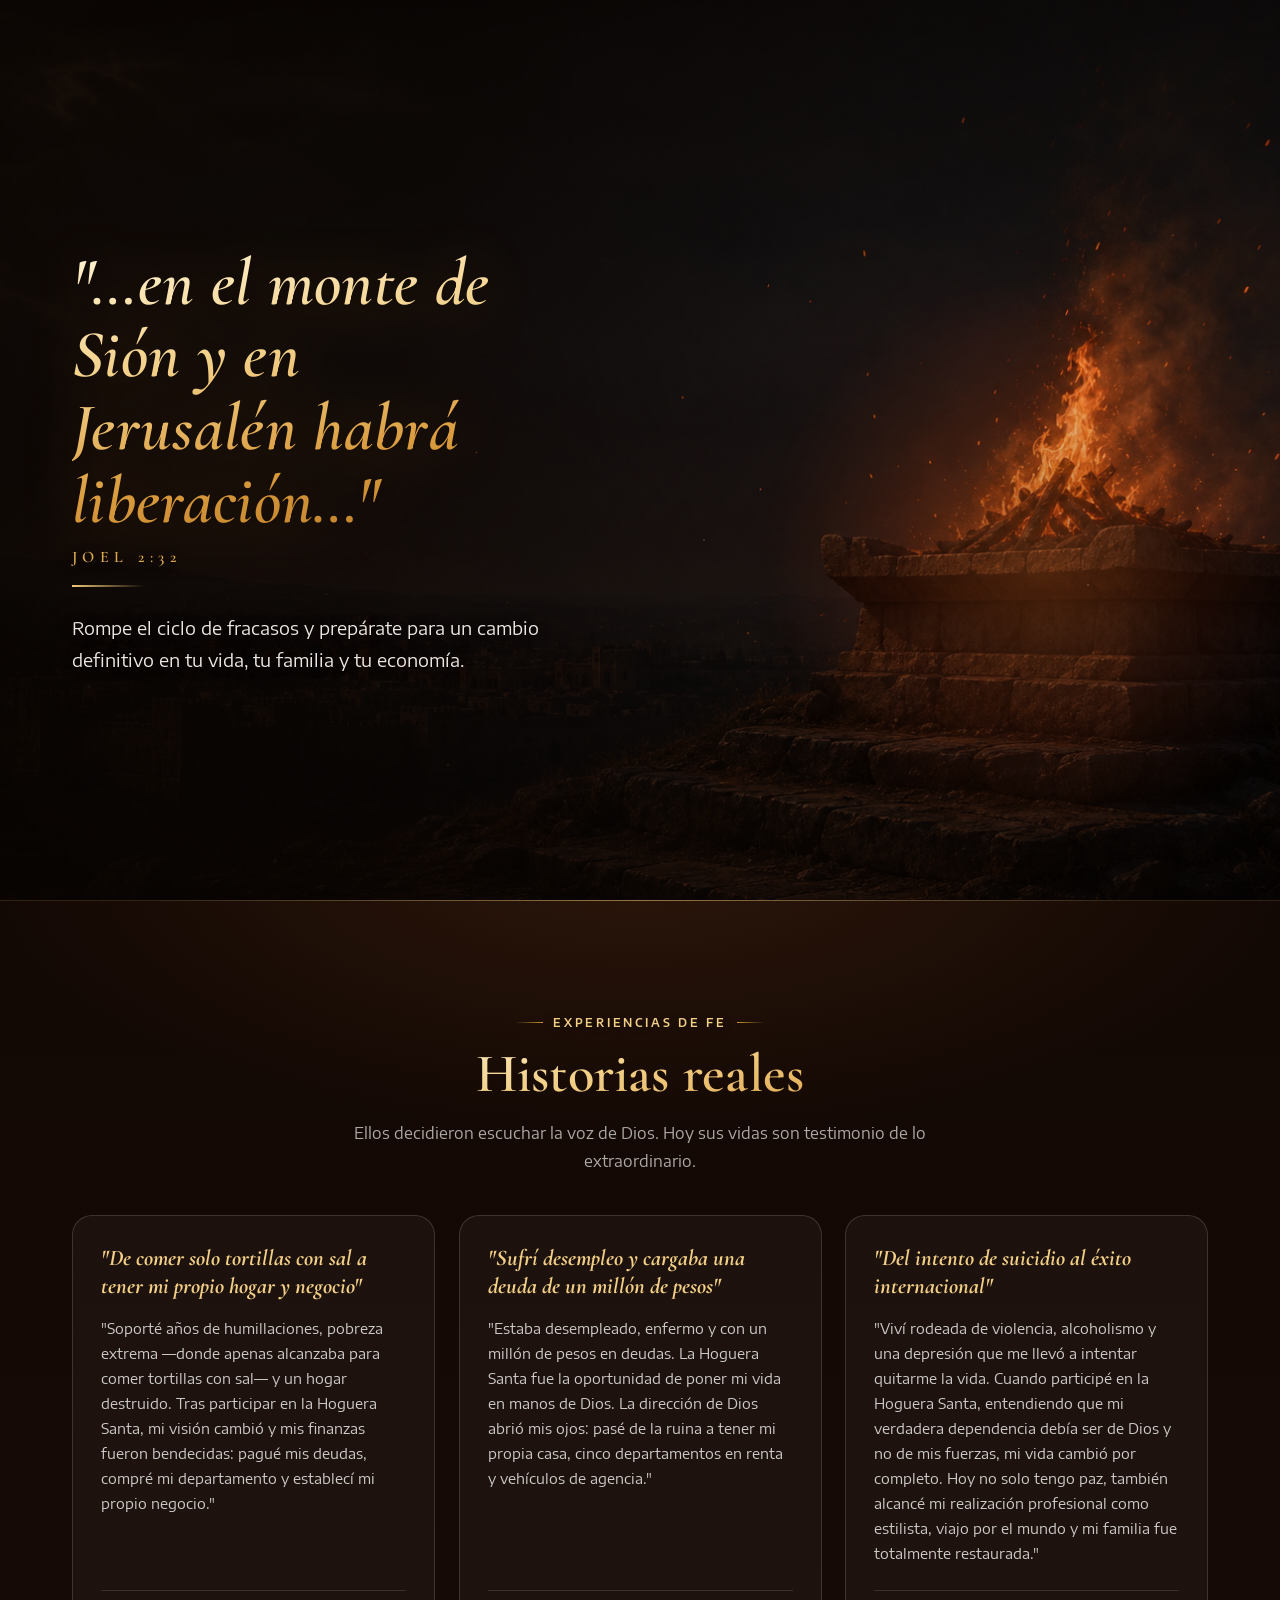
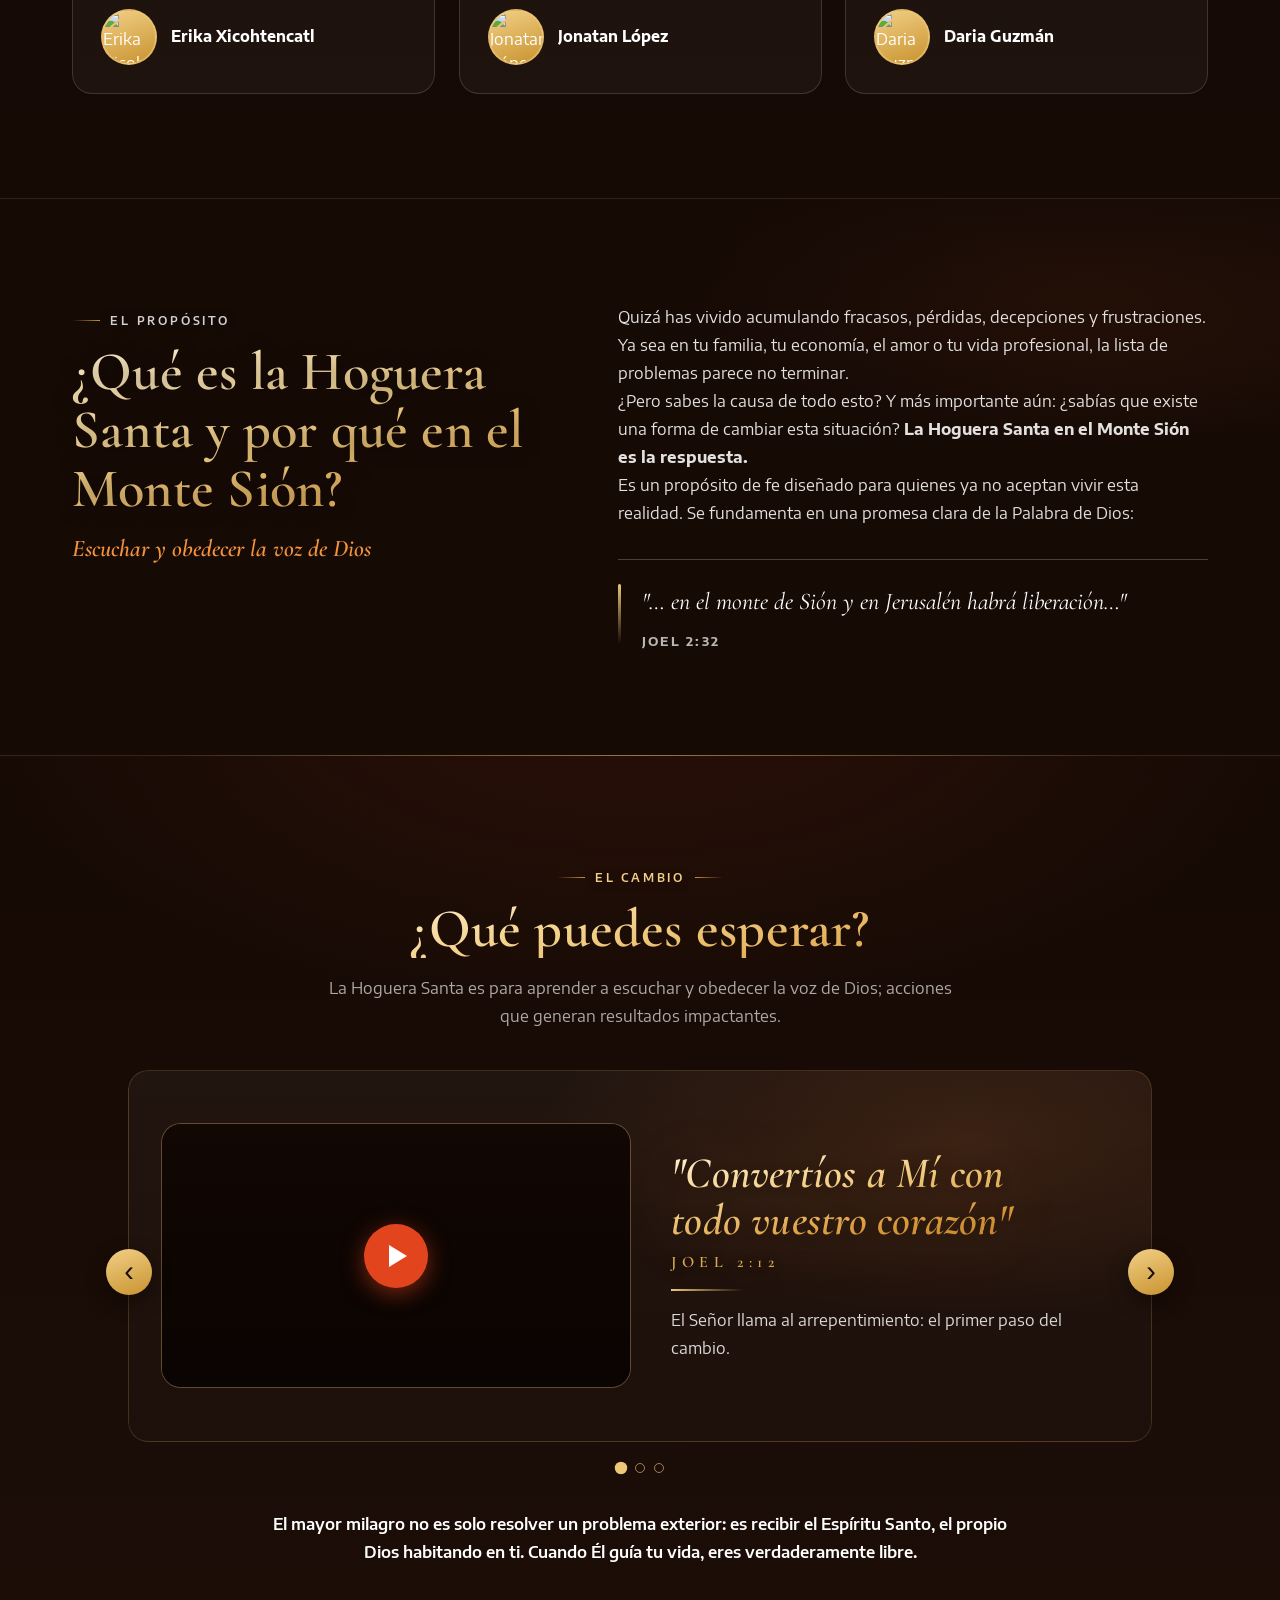
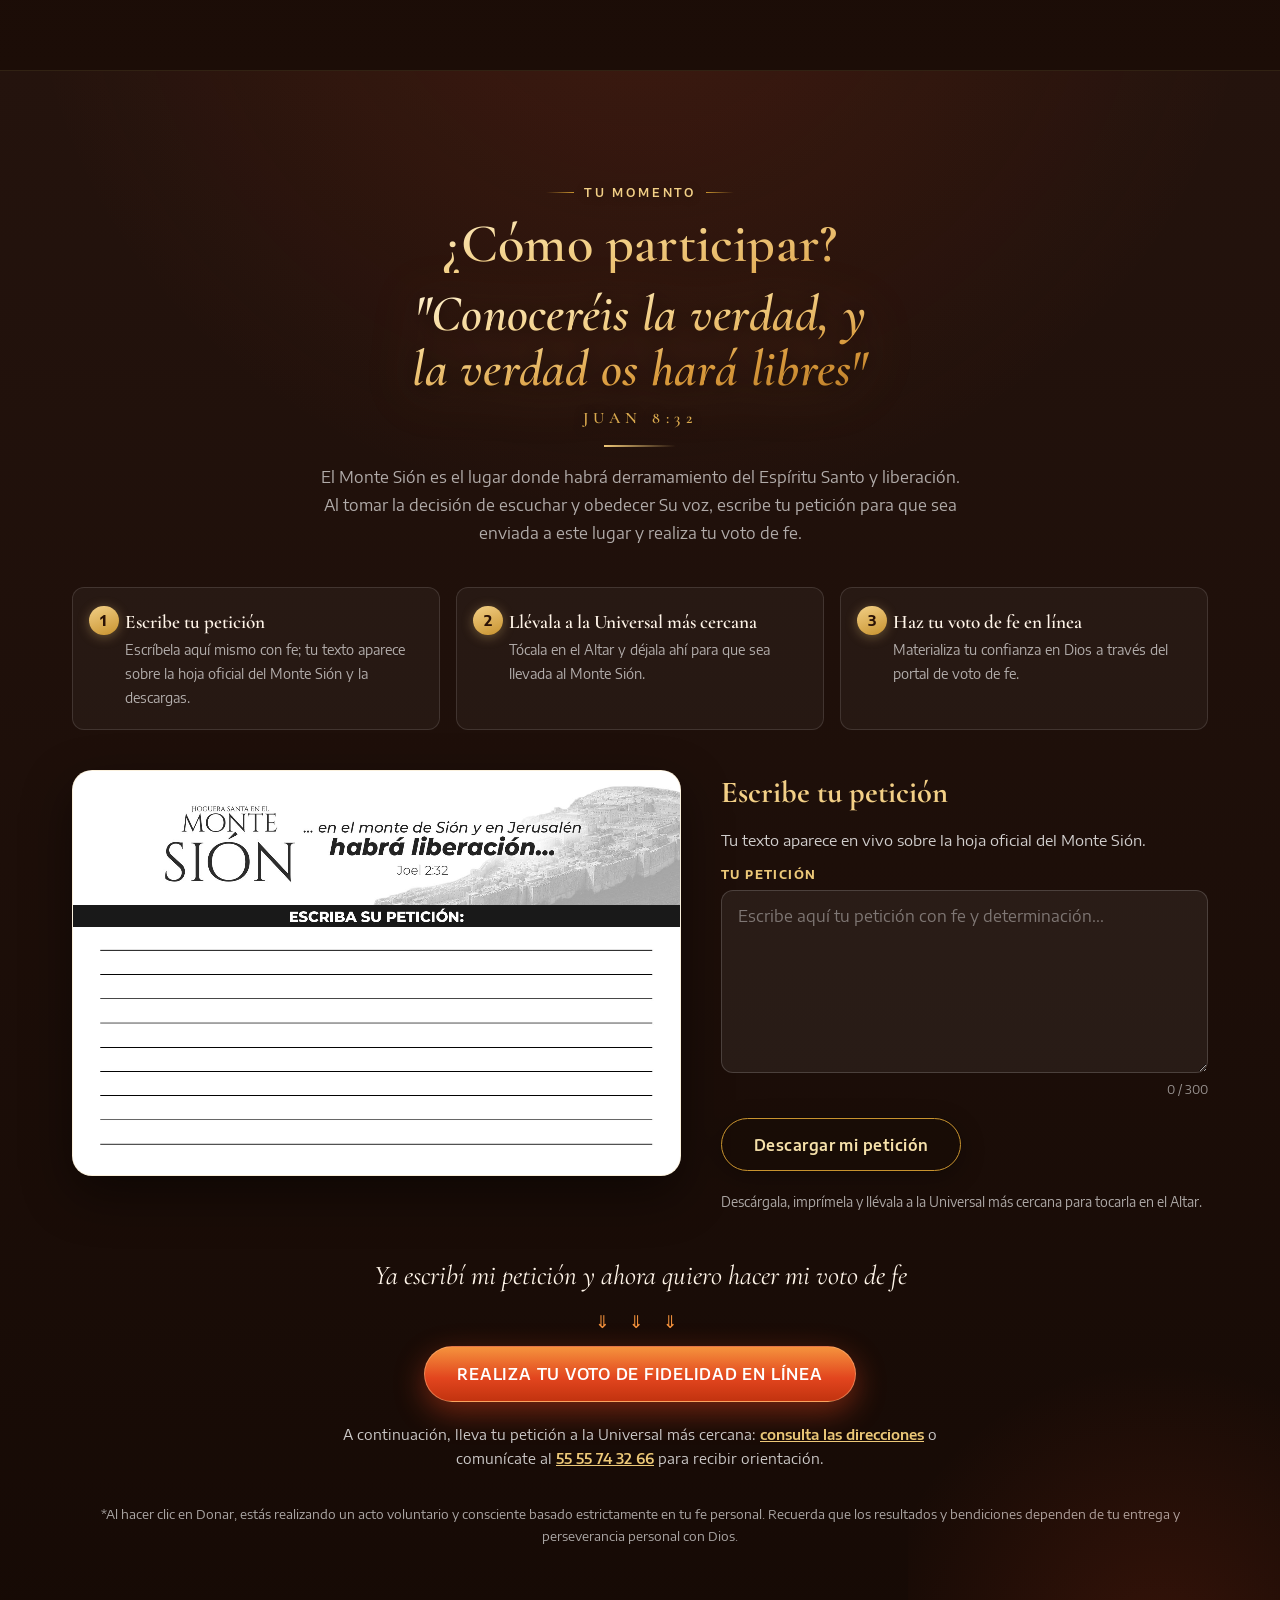
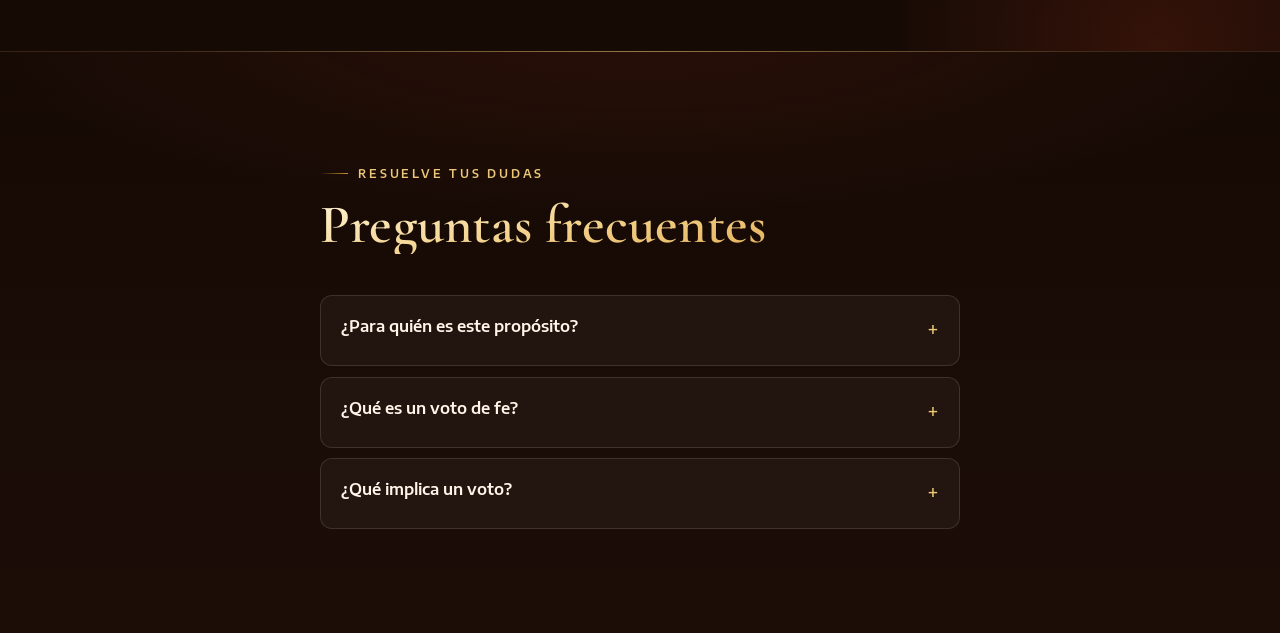
==== commit 654edec5: "Embed iframe autocontenido (hoguera-embed.html), ancho completo y revelado a prueba de fallos Co-aut" ====
--- a/index.html
+++ b/index.html
@@ -8,8 +8,7 @@
   <link rel="preconnect" href="https://fonts.googleapis.com" />
   <link rel="preconnect" href="https://fonts.gstatic.com" crossorigin />
   <link href="https://fonts.googleapis.com/css2?family=Caveat:wght@500;600;700&family=Cormorant+Garamond:ital,wght@0,500;0,600;0,700;1,500;1,600&display=swap" rel="stylesheet" />
-  <link rel="stylesheet" href="assets/css/landing.css?v=6" />
-  <script>document.documentElement.classList.add('js-reveal');</script>
+  <link rel="stylesheet" href="assets/css/landing.css?v=7" />
 </head>
 <body>
   <main class="landing">
@@ -339,6 +338,9 @@
 
   <script>
   (function () {
+    // Activa el modo animación SOLO si este script llega a ejecutarse.
+    document.documentElement.classList.add('js-reveal');
+
     // ---- Videos de YouTube (fachada: carga al hacer clic) ----
     Array.prototype.forEach.call(document.querySelectorAll('.lp-video__btn'), function (btn) {
       var id = btn.getAttribute('data-yt');
@@ -369,6 +371,13 @@
         });
       }, { threshold: 0.12, rootMargin: '0px 0px -8% 0px' });
       Array.prototype.forEach.call(revealEls, function (el) { io.observe(el); });
+
+      // Failsafe: revela lo que siga oculto si el observer no dispara.
+      setTimeout(function () {
+        Array.prototype.forEach.call(revealEls, function (el) {
+          if (!el.classList.contains('is-in')) el.classList.add('is-in');
+        });
+      }, 2600);
     }
 
     // ---- Compositor de petición sobre la hoja oficial (canvas) ----
--- a/assets/css/landing.css
+++ b/assets/css/landing.css
@@ -1043,30 +1043,54 @@
 
 .lp-testimonial:hover {
   background: rgba(255, 255, 255, 0.07);
-  border-color: rgba(226, 69, 30, 0.35);
-}
-
-.lp-testimonial__mark {
+  border-color: rgba(240, 200, 120, 0.35);
+}
+
+.lp-testimonial__title {
+  margin: 0 0 1rem;
   font-family: var(--lp-font-display);
-  font-size: 3rem;
-  line-height: 1;
-  color: var(--lp-accent);
-  opacity: 0.6;
+  font-size: 1.4rem;
+  font-style: italic;
+  font-weight: 700;
+  line-height: 1.25;
+  color: var(--lp-gold-soft);
 }
 
 .lp-testimonial__quote {
   flex: 1;
-  margin: 0 0 1.25rem;
+  margin: 0 0 1.5rem;
   font-size: 0.92rem;
-  line-height: 1.65;
-  color: var(--lp-text-muted-dark);
+  line-height: 1.7;
+  color: rgba(255, 255, 255, 0.78);
+}
+
+.lp-testimonial__person {
+  display: flex;
+  align-items: center;
+  gap: 0.85rem;
+  padding-top: 1.1rem;
+  border-top: 1px solid rgba(255, 255, 255, 0.12);
+}
+
+.lp-testimonial__avatar {
+  display: block;
+  flex: 0 0 auto;
+  width: 56px;
+  height: 56px;
+  min-width: 56px;
+  max-width: 56px;
+  border-radius: 50%;
+  object-fit: cover;
+  object-position: center top;
+  background: linear-gradient(160deg, var(--lp-gold-soft), var(--lp-gold-deep));
+  border: 2px solid rgba(240, 200, 120, 0.55);
 }
 
 .lp-testimonial__author {
   margin: 0;
-  font-size: 0.85rem;
+  font-size: 0.95rem;
   font-weight: 700;
-  color: var(--lp-text-on-dark);
+  color: #fff;
 }
 
 /* —— CTA / Form —— */
@@ -2367,6 +2391,214 @@
   border-radius: var(--lp-radius-md);
 }
 
+/* —— Compositor de petición (hoja oficial + texto en vivo) —— */
+.lp-peticion {
+  position: relative;
+  z-index: 2;
+  display: grid;
+  gap: 1.75rem;
+  align-items: start;
+  margin-top: 2.5rem;
+}
+
+@media (min-width: 900px) {
+  .lp-peticion {
+    grid-template-columns: 1.25fr 1fr;
+    gap: 2.5rem;
+  }
+}
+
+.lp-peticion__preview {
+  border-radius: var(--lp-radius-lg);
+  overflow: hidden;
+  background: #ffffff;
+  border: 1px solid rgba(240, 200, 120, 0.25);
+  box-shadow: 0 18px 50px rgba(0, 0, 0, 0.45);
+}
+
+.lp-peticion__canvas {
+  display: block;
+  width: 100%;
+  height: auto;
+}
+
+.lp-peticion__form {
+  display: flex;
+  flex-direction: column;
+  gap: 0.85rem;
+}
+
+.lp-peticion__title {
+  margin: 0;
+  font-family: var(--lp-font-display);
+  font-size: 1.9rem;
+  font-weight: 700;
+  color: var(--lp-gold-soft);
+}
+
+.lp-peticion__sub {
+  margin: 0;
+  font-size: 0.95rem;
+  line-height: 1.5;
+  color: rgba(255, 255, 255, 0.8);
+}
+
+.lp-field {
+  display: flex;
+  flex-direction: column;
+  gap: 0.4rem;
+  font-size: 0.74rem;
+  font-weight: 700;
+  letter-spacing: 0.12em;
+  text-transform: uppercase;
+  color: var(--lp-gold);
+}
+
+.lp-field textarea {
+  font-family: var(--lp-font);
+  text-transform: none;
+  letter-spacing: normal;
+  font-weight: 400;
+  font-size: 1rem;
+  line-height: 1.6;
+  color: #fff;
+  background: rgba(255, 255, 255, 0.06);
+  border: 1px solid rgba(255, 255, 255, 0.16);
+  border-radius: var(--lp-radius-md);
+  padding: 0.85rem 1rem;
+  resize: vertical;
+  min-height: 150px;
+  transition: border-color 0.2s var(--lp-ease), box-shadow 0.2s var(--lp-ease);
+}
+
+.lp-field textarea:focus {
+  outline: none;
+  border-color: var(--lp-gold);
+  box-shadow: 0 0 0 3px rgba(236, 200, 120, 0.2);
+}
+
+.lp-field textarea::placeholder {
+  color: rgba(255, 255, 255, 0.4);
+}
+
+.lp-peticion__count {
+  margin: -0.4rem 0 0;
+  font-size: 0.78rem;
+  text-align: right;
+  color: rgba(255, 255, 255, 0.55);
+}
+
+.lp-peticion__download {
+  align-self: flex-start;
+  margin-top: 0.4rem;
+}
+
+.lp-peticion__hint {
+  margin: 0.4rem 0 0;
+  font-size: 0.82rem;
+  line-height: 1.6;
+  color: rgba(255, 255, 255, 0.65);
+}
+
+@media (max-width: 899px) {
+  .lp-peticion__download { align-self: stretch; }
+}
+
+/* —— Columna de texto (prosa) para secciones largas —— */
+.lp-prose {
+  max-width: 48rem;
+  margin: 0 auto;
+  display: flex;
+  flex-direction: column;
+  gap: 1.25rem;
+}
+
+.lp-prose .lp-hero__verse {
+  margin: 0.6rem 0 0.2rem;
+}
+
+.lp-prose .lp-hero__verse-ref {
+  margin: 0 0 0.4rem;
+}
+
+/* Cita destacada (más grande) */
+.lp-quote--feature {
+  margin-top: 0;
+}
+
+.lp-quote--feature p {
+  font-size: clamp(1.5rem, 3.2vw, 2rem);
+  line-height: 1.4;
+}
+
+/* —— CTA de voto (después del compositor) —— */
+.lp-voto-cta {
+  position: relative;
+  z-index: 2;
+  display: flex;
+  flex-direction: column;
+  align-items: center;
+  gap: 0.7rem;
+  max-width: 42rem;
+  margin: 2.75rem auto 0;
+  text-align: center;
+}
+
+.lp-voto-cta__intro {
+  margin: 0;
+  font-family: var(--lp-font-display);
+  font-style: italic;
+  font-size: clamp(1.3rem, 3vw, 1.7rem);
+  color: #fff5e9;
+}
+
+.lp-voto-cta__arrows {
+  font-size: 1.1rem;
+  letter-spacing: 0.4em;
+  color: var(--lp-amber);
+  animation: lp-bounce 1.6s var(--lp-ease) infinite;
+}
+
+@keyframes lp-bounce {
+  0%, 100% { transform: translateY(0); opacity: 0.65; }
+  50% { transform: translateY(7px); opacity: 1; }
+}
+
+.lp-voto-cta__btn {
+  text-transform: uppercase;
+  letter-spacing: 0.05em;
+}
+
+.lp-voto-cta__after {
+  margin: 0.6rem 0 0;
+  font-size: 0.9rem;
+  line-height: 1.65;
+  color: rgba(255, 255, 255, 0.78);
+}
+
+.lp-voto-cta__after a {
+  color: var(--lp-gold);
+  font-weight: 600;
+}
+
+/* Botón de conversión (brasa) */
+.lp-btn--accent {
+  background: linear-gradient(180deg, #f5933d 0%, #e2451e 58%, #c2330f 100%);
+  color: #fff;
+  border: 1px solid rgba(255, 184, 130, 0.5);
+  box-shadow: 0 10px 30px rgba(226, 69, 30, 0.45);
+}
+
+.lp-btn--accent:hover {
+  color: #fff;
+  box-shadow: 0 14px 38px rgba(226, 69, 30, 0.6);
+  transform: translateY(-2px);
+}
+
+@media (prefers-reduced-motion: reduce) {
+  .lp-voto-cta__arrows { animation: none; }
+}
+
 .lp-flow__item::before {
   counter-increment: lp-flow;
   content: counter(lp-flow);
@@ -2701,6 +2933,125 @@
   color: var(--lp-text-on-dark);
 }
 
+/* —— Slider cinematográfico "Promesas" (¿Qué puedes esperar?) —— */
+.lp-promesas {
+  position: relative;
+  max-width: 64rem;
+  margin: 0 auto;
+}
+
+.lp-promesas__viewport {
+  overflow: hidden;
+  border-radius: var(--lp-radius-lg);
+}
+
+.lp-promesas__track {
+  display: flex;
+  transition: transform 0.7s var(--lp-ease);
+  will-change: transform;
+}
+
+.lp-slide {
+  flex: 0 0 100%;
+  min-width: 0;
+  display: grid;
+  gap: 1.5rem;
+  align-items: center;
+  padding: 1.5rem;
+  background:
+    radial-gradient(ellipse 70% 80% at 82% 18%, rgba(245, 130, 50, 0.12), transparent 60%),
+    linear-gradient(180deg, rgba(255, 255, 255, 0.045), rgba(255, 255, 255, 0.015));
+  border: 1px solid rgba(240, 200, 120, 0.18);
+  border-radius: var(--lp-radius-lg);
+}
+
+@media (min-width: 820px) {
+  .lp-slide {
+    grid-template-columns: 1.05fr 1fr;
+    gap: 2.5rem;
+    padding: 2rem;
+  }
+}
+
+.lp-slide__media { width: 100%; }
+.lp-slide__media .lp-video { border-color: rgba(240, 200, 120, 0.28); }
+.lp-slide__copy { text-align: left; }
+
+.lp-slide__copy .lp-hero__verse {
+  max-width: 20ch;
+  font-size: clamp(1.65rem, 3.4vw, 2.75rem);
+  margin: 0 0 0.35rem;
+}
+
+.lp-slide__copy .lp-hero__verse-ref { margin: 0 0 0.9rem; }
+
+.lp-promesas__arrow {
+  position: absolute;
+  top: 50%;
+  transform: translateY(-50%);
+  z-index: 4;
+  width: 46px;
+  height: 46px;
+  display: flex;
+  align-items: center;
+  justify-content: center;
+  font-size: 1.8rem;
+  line-height: 1;
+  color: #1a0f0a;
+  background: linear-gradient(160deg, var(--lp-gold-soft), var(--lp-gold-deep));
+  border: none;
+  border-radius: 50%;
+  cursor: pointer;
+  box-shadow: 0 6px 20px rgba(0, 0, 0, 0.45);
+  transition: transform 0.2s var(--lp-ease), box-shadow 0.2s var(--lp-ease);
+}
+
+.lp-promesas__arrow:hover {
+  box-shadow: 0 8px 26px rgba(236, 200, 120, 0.5);
+  transform: translateY(-50%) scale(1.06);
+}
+
+.lp-promesas__arrow--prev { left: 6px; }
+.lp-promesas__arrow--next { right: 6px; }
+
+@media (min-width: 920px) {
+  .lp-promesas__arrow--prev { left: -22px; }
+  .lp-promesas__arrow--next { right: -22px; }
+}
+
+.lp-promesas__dots {
+  display: flex;
+  justify-content: center;
+  gap: 0.55rem;
+  margin-top: 1.35rem;
+}
+
+.lp-promesas__dot {
+  width: 10px;
+  height: 10px;
+  padding: 0;
+  border: 1px solid rgba(240, 200, 120, 0.6);
+  border-radius: 50%;
+  background: transparent;
+  cursor: pointer;
+  transition: background 0.2s var(--lp-ease), transform 0.2s var(--lp-ease);
+}
+
+.lp-promesas__dot.is-active {
+  background: var(--lp-gold);
+  transform: scale(1.25);
+}
+
+.lp-promesas__outro {
+  max-width: 46rem;
+  margin: 2.25rem auto 0;
+  text-align: center;
+}
+
+@media (prefers-reduced-motion: reduce) {
+  .lp-promesas__track { transition: none; }
+}
+
 /* —— "¿Qué es?": fondo cinematográfico con el Monte Sión —— */
 #que-es {
   position: relative;
@@ -2787,11 +3138,11 @@
   .js-reveal .lp-section-head,
   .js-reveal .lp-split__aside,
   .js-reveal .lp-split__body,
-  .js-reveal .lp-video,
+  .js-reveal .lp-promesas,
   .js-reveal .lp-testimonial,
   .js-reveal .lp-flow__item,
   .js-reveal .lp-faq__item,
-  .js-reveal .lp-widget-embed {
+  .js-reveal .lp-peticion {
     opacity: 0;
     transform: translateY(30px);
     transition: opacity 0.85s var(--lp-ease), transform 0.85s var(--lp-ease);
@@ -2804,10 +3155,8 @@
   }
 
   /* Escalonado dentro de cuadrículas */
-  .js-reveal .lp-video:nth-child(2),
   .js-reveal .lp-testimonial:nth-child(2),
   .js-reveal .lp-flow__item:nth-child(2) { transition-delay: 0.12s; }
-  .js-reveal .lp-video:nth-child(3),
   .js-reveal .lp-testimonial:nth-child(3),
   .js-reveal .lp-flow__item:nth-child(3) { transition-delay: 0.24s; }
   .js-reveal .lp-faq__item:nth-child(2) { transition-delay: 0.08s; }
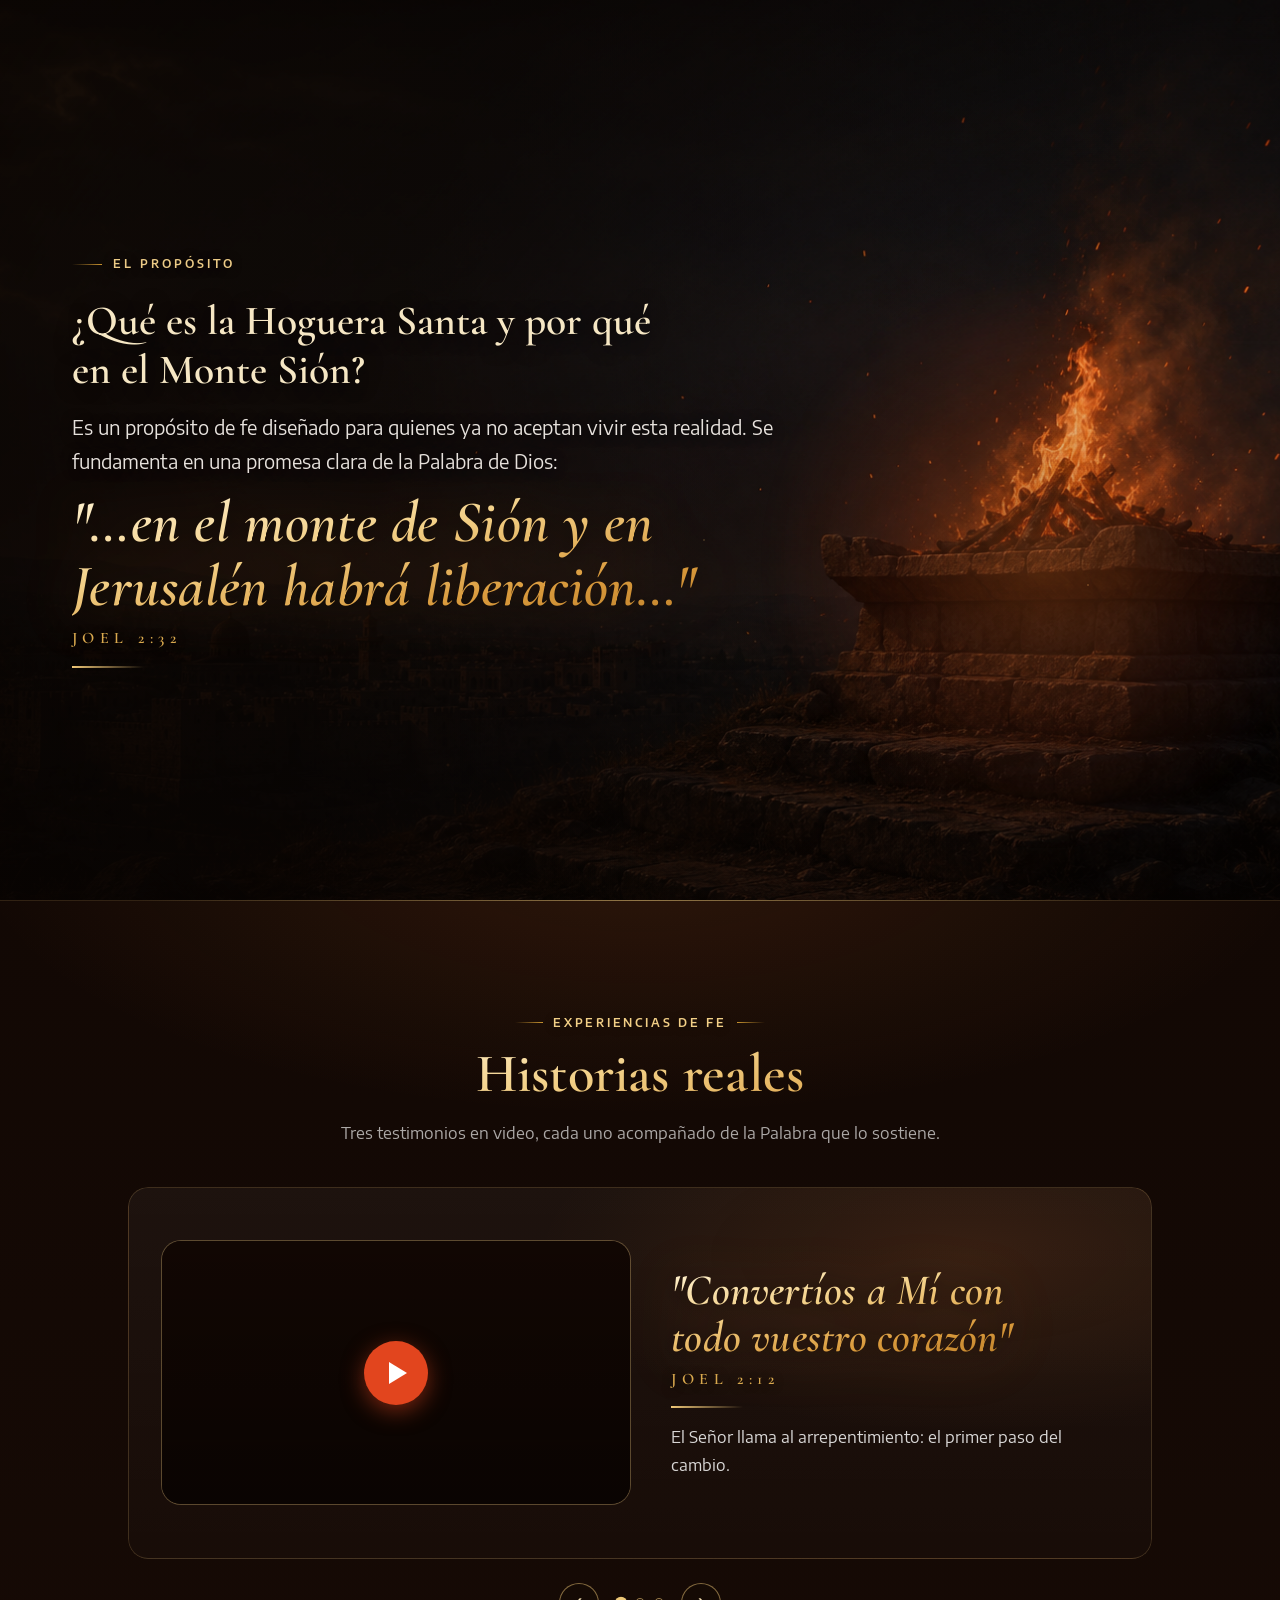
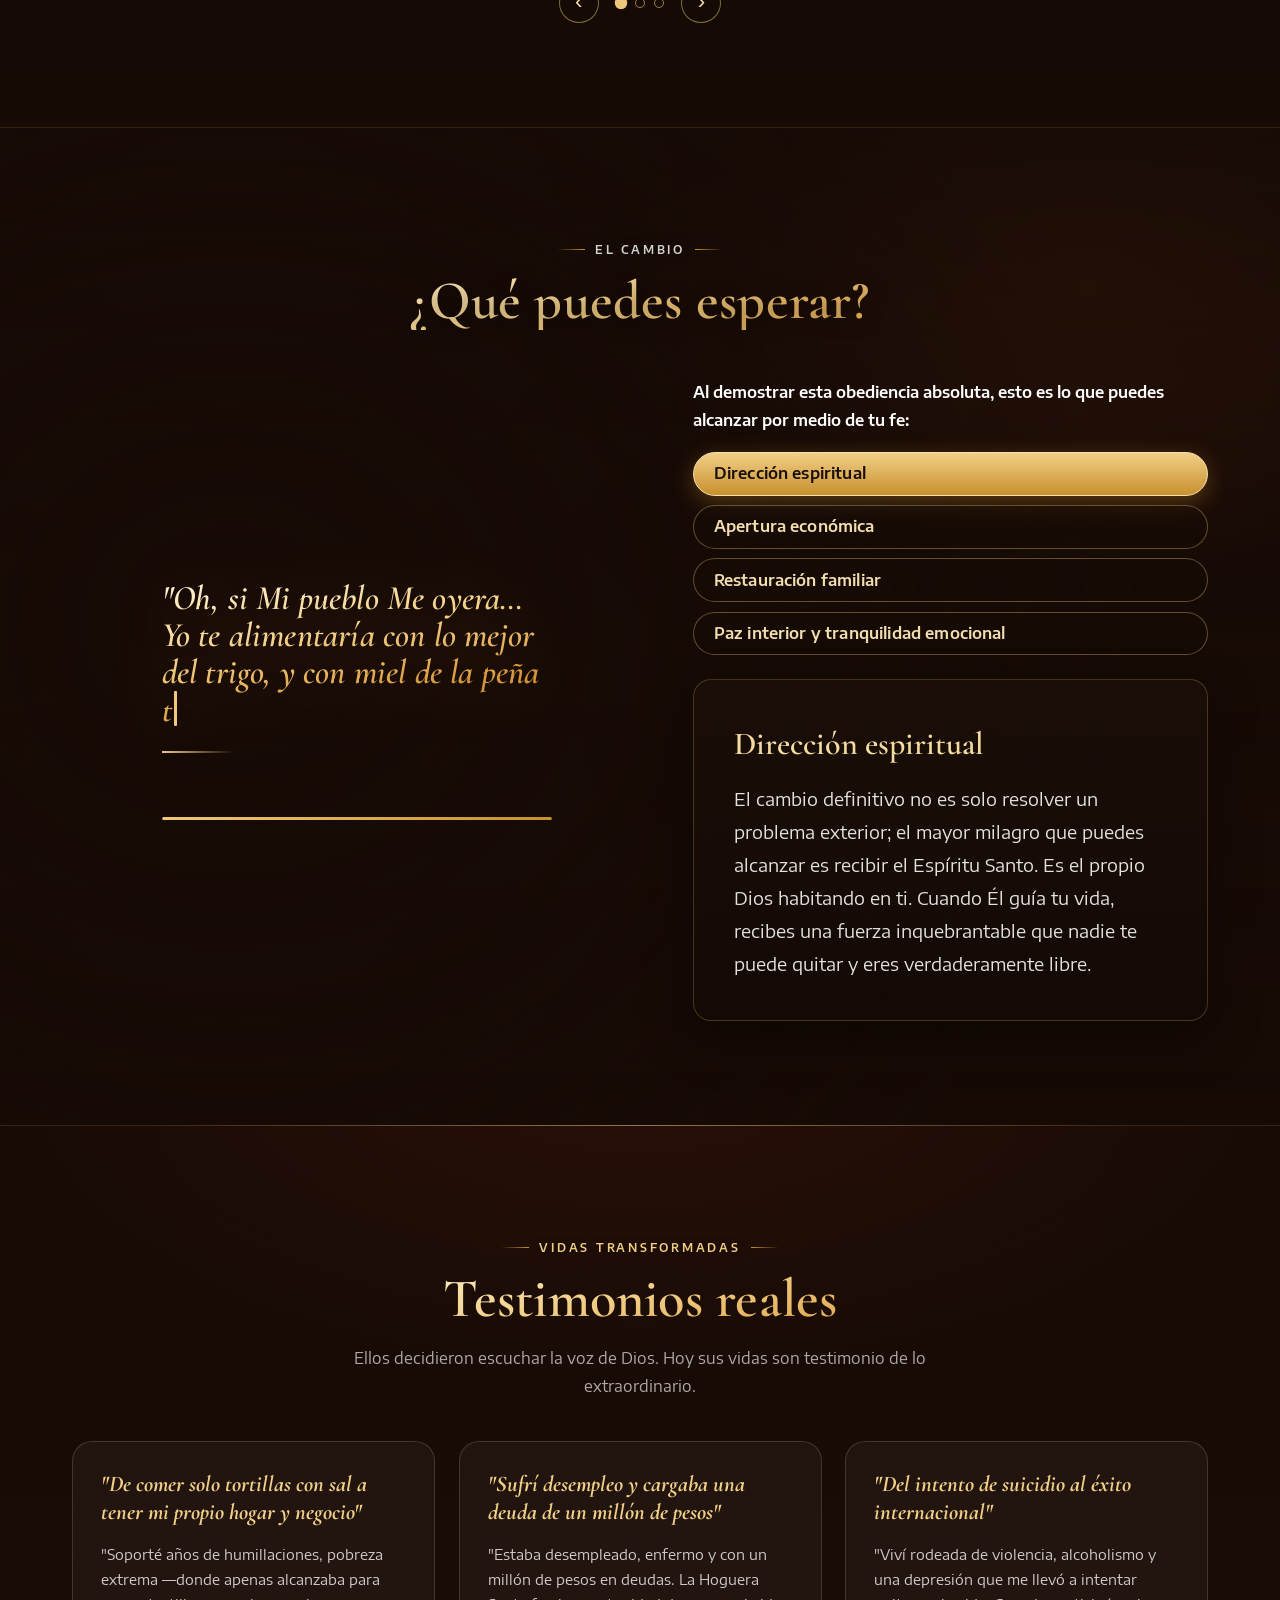
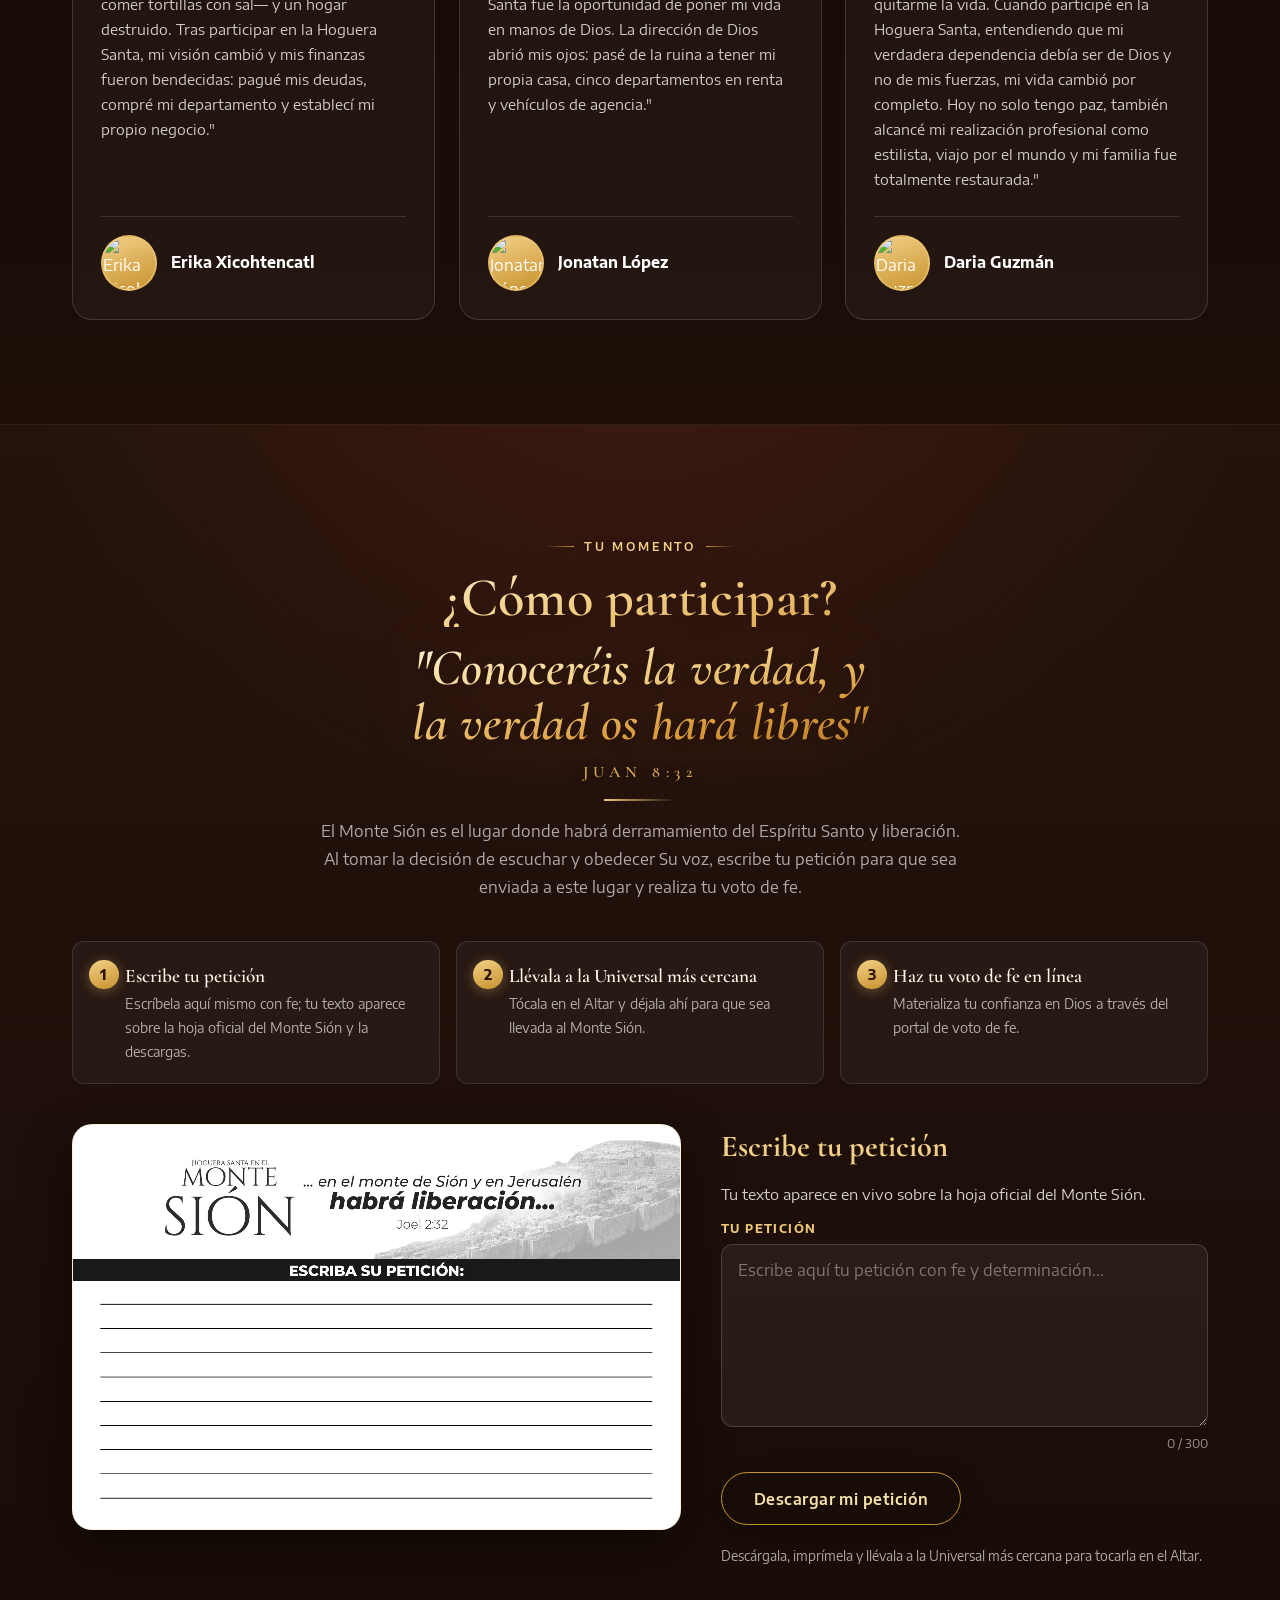
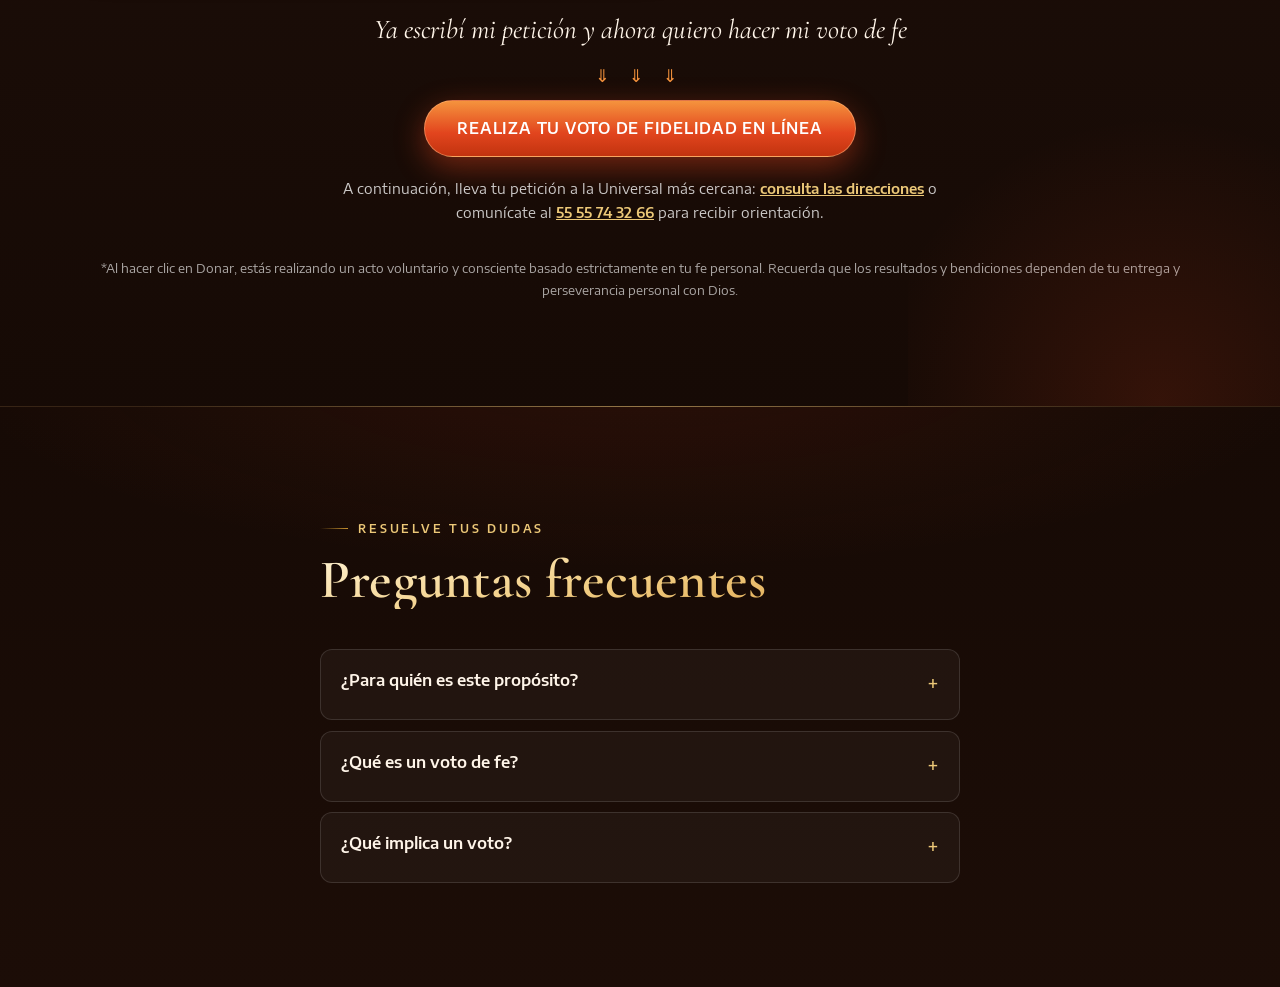
==== commit 20b90df2: "Reorganizacion de secciones y rediseno del hero, Historias, Que es y Que puedes esperar - Hero: comp" ====
--- a/index.html
+++ b/index.html
@@ -8,7 +8,7 @@
   <link rel="preconnect" href="https://fonts.googleapis.com" />
   <link rel="preconnect" href="https://fonts.gstatic.com" crossorigin />
   <link href="https://fonts.googleapis.com/css2?family=Caveat:wght@500;600;700&family=Cormorant+Garamond:ital,wght@0,500;0,600;0,700;1,500;1,600&display=swap" rel="stylesheet" />
-  <link rel="stylesheet" href="assets/css/landing.css?v=7" />
+  <link rel="stylesheet" href="assets/css/landing.css?v=12" />
 </head>
 <body>
   <main class="landing">
@@ -25,15 +25,16 @@
       <div class="lp-hero__overlay" aria-hidden="true"></div>
 
       <div class="lp-hero__inner container">
+        <p class="lp-label lp-label--light">El propósito</p>
+        <h1 class="lp-hero__title">¿Qué es la Hoguera Santa y por qué en el Monte Sión?</h1>
+        <p class="lp-hero__intro">
+          Es un propósito de fe diseñado para quienes ya no aceptan vivir esta realidad.
+          Se fundamenta en una promesa clara de la Palabra de Dios:
+        </p>
         <p class="lp-hero__verse">
           "…en el monte de Sión y en Jerusalén habrá liberación…"
         </p>
         <p class="lp-hero__verse-ref">Joel 2:32</p>
-        <p class="lp-hero__lead">
-          Rompe el ciclo de fracasos y prepárate para un cambio definitivo en tu vida,
-          tu familia y tu economía.
-        </p>
-        
       </div>
     </section>
 
@@ -43,6 +44,170 @@
         <header class="lp-section-head lp-section-head--center">
           <p class="lp-label lp-label--light">Experiencias de fe</p>
           <h2 class="lp-display lp-display--md lp-display--light">Historias reales</h2>
+          <p class="lp-body lp-body--on-dark lp-section-head__lead">
+            Tres testimonios en video, cada uno acompañado de la Palabra que lo sostiene.
+          </p>
+        </header>
+
+        <!-- Slider cinematográfico: video + versículo -->
+        <div class="lp-promesas" id="lp-promesas">
+          <div class="lp-promesas__viewport">
+            <div class="lp-promesas__track">
+
+              <article class="lp-slide" role="group" aria-roledescription="diapositiva" aria-label="1 de 3">
+                <div class="lp-slide__media">
+                  <div class="lp-video">
+                    <button type="button" class="lp-video__btn" data-yt="GIeJ2iYUZaE"
+                            aria-label="Reproducir: El impacto de la Hoguera Santa">
+                      <span class="lp-video__play" aria-hidden="true"></span>
+                    </button>
+                  </div>
+                </div>
+                <div class="lp-slide__copy">
+                  <p class="lp-hero__verse">"Convertíos a Mí con todo vuestro corazón"</p>
+                  <p class="lp-hero__verse-ref">Joel 2:12</p>
+                  <p class="lp-body">El Señor llama al arrepentimiento: el primer paso del cambio.</p>
+                </div>
+              </article>
+
+              <article class="lp-slide" role="group" aria-roledescription="diapositiva" aria-label="2 de 3">
+                <div class="lp-slide__media">
+                  <div class="lp-video">
+                    <button type="button" class="lp-video__btn" data-yt="idEbXWmndj8"
+                            aria-label="Reproducir: No creía que su vida pudiera cambiar">
+                      <span class="lp-video__play" aria-hidden="true"></span>
+                    </button>
+                  </div>
+                </div>
+                <div class="lp-slide__copy">
+                  <p class="lp-hero__verse">"Oh, si Mi pueblo Me oyera… Yo te alimentaría con lo mejor del trigo"</p>
+                  <p class="lp-hero__verse-ref">Salmo 81:13-16</p>
+                  <p class="lp-body">Escuchar y obedecer Su voz genera resultados impactantes.</p>
+                </div>
+              </article>
+
+              <article class="lp-slide" role="group" aria-roledescription="diapositiva" aria-label="3 de 3">
+                <div class="lp-slide__media">
+                  <div class="lp-video">
+                    <button type="button" class="lp-video__btn" data-yt="4q7WPFFpuJo"
+                            aria-label="Reproducir: El que crea y sea bautizado será salvo">
+                      <span class="lp-video__play" aria-hidden="true"></span>
+                    </button>
+                  </div>
+                </div>
+                <div class="lp-slide__copy">
+                  <p class="lp-hero__verse">"Derramaré Mi Espíritu sobre toda carne…"</p>
+                  <p class="lp-hero__verse-ref">Joel 2:28</p>
+                  <p class="lp-body">La solución: el bautismo con el Espíritu Santo y la verdadera liberación.</p>
+                </div>
+              </article>
+
+            </div>
+          </div>
+
+          <div class="lp-promesas__nav">
+            <button type="button" class="lp-promesas__arrow lp-promesas__arrow--prev" aria-label="Versículo anterior">‹</button>
+            <div class="lp-promesas__dots" role="tablist" aria-label="Diapositivas">
+              <button type="button" class="lp-promesas__dot is-active" aria-label="Ir a la diapositiva 1"></button>
+              <button type="button" class="lp-promesas__dot" aria-label="Ir a la diapositiva 2"></button>
+              <button type="button" class="lp-promesas__dot" aria-label="Ir a la diapositiva 3"></button>
+            </div>
+            <button type="button" class="lp-promesas__arrow lp-promesas__arrow--next" aria-label="Versículo siguiente">›</button>
+          </div>
+        </div>
+      </div>
+    </section>
+
+    <!-- ======================== ¿QUÉ ES? ======================== -->
+    <section id="que-es" class="lp-section lp-section--cream">
+      <div class="container">
+        <header class="lp-section-head lp-section-head--center">
+          <p class="lp-label lp-label--light">El cambio</p>
+          <h2 class="lp-display lp-display--md lp-display--light">¿Qué puedes esperar?</h2>
+          
+        </header>
+
+        <div class="lp-esperar-grid">
+        <div class="lp-prose lp-prose--flow">
+          <div class="lp-versiculos" id="lp-versiculos">
+            <article class="lp-versiculo is-active" aria-roledescription="diapositiva">
+              <p class="lp-hero__verse" data-tw>"Oh, si Mi pueblo Me oyera… Yo te alimentaría con lo mejor del trigo, y con miel de la peña te saciaría"</p>
+              <p class="lp-hero__verse-ref" data-tw>Salmo 81:13-16</p>
+              <p class="lp-body" data-tw>Este es el punto de quiebre entre la vida que tienes y la que Él promete, según Su Palabra.</p>
+            </article>
+
+            <article class="lp-versiculo" aria-roledescription="diapositiva">
+              <p class="lp-body lp-versiculo__lead" data-tw>Y lo que dice esa voz es claro:</p>
+              <p class="lp-hero__verse" data-tw>"Convertíos a Mí con todo vuestro corazón"</p>
+              <p class="lp-hero__verse-ref" data-tw>Joel 2:12</p>
+              <p class="lp-body" data-tw>Es decir, el Señor llama al arrepentimiento.</p>
+            </article>
+
+            <article class="lp-versiculo" aria-roledescription="diapositiva">
+              <p class="lp-body lp-versiculo__lead" data-tw>Así, ante los problemas mencionados, Él nos muestra la solución:</p>
+              <p class="lp-hero__verse" data-tw>"Y después de esto derramaré Mi Espíritu sobre toda carne, y profetizarán vuestros hijos y vuestras hijas…"</p>
+              <p class="lp-hero__verse-ref" data-tw>Joel 2:28</p>
+              <p class="lp-body" data-tw>Por lo tanto, lo primero que se tiene que conquistar es el bautismo con el Espíritu Santo, para así alcanzar la verdadera liberación.</p>
+            </article>
+
+            <div class="lp-versiculos__progress" aria-hidden="true"><span></span></div>
+          </div>
+        </div>
+
+        <!-- Pestañas: lo que puedes alcanzar -->
+        <div class="lp-tabs lp-tabs--vertical" id="lp-tabs-alcance">
+          <p class="lp-tabs__intro lp-body lp-body--emphasis">
+            Al demostrar esta obediencia absoluta, esto es lo que puedes alcanzar por medio de tu fe:
+          </p>
+          <div class="lp-tabs__btns" role="tablist" aria-label="Lo que puedes alcanzar por medio de tu fe">
+            <button type="button" class="lp-tab-btn is-active" role="tab" aria-selected="true" aria-controls="tab-direccion" id="tabbtn-direccion">Dirección espiritual</button>
+            <button type="button" class="lp-tab-btn" role="tab" aria-selected="false" aria-controls="tab-economia" id="tabbtn-economia">Apertura económica</button>
+            <button type="button" class="lp-tab-btn" role="tab" aria-selected="false" aria-controls="tab-familia" id="tabbtn-familia">Restauración familiar</button>
+            <button type="button" class="lp-tab-btn" role="tab" aria-selected="false" aria-controls="tab-paz" id="tabbtn-paz">Paz interior y tranquilidad emocional</button>
+          </div>
+
+          <div class="lp-tabs__panels">
+            <div class="lp-tabs__panel is-active" role="tabpanel" id="tab-direccion" aria-labelledby="tabbtn-direccion">
+              <h3 class="lp-tabs__title">Dirección espiritual</h3>
+              <p class="lp-body">
+                El cambio definitivo no es solo resolver un problema exterior; el mayor milagro que puedes
+                alcanzar es recibir el Espíritu Santo. Es el propio Dios habitando en ti. Cuando Él guía tu
+                vida, recibes una fuerza inquebrantable que nadie te puede quitar y eres verdaderamente libre.
+              </p>
+            </div>
+            <div class="lp-tabs__panel" role="tabpanel" id="tab-economia" aria-labelledby="tabbtn-economia" hidden>
+              <h3 class="lp-tabs__title">Apertura económica</h3>
+              <p class="lp-body">
+                Rompe el ciclo de fracasos. Recibe la visión para liquidar deudas, prosperar en tu empleo
+                o hacer crecer tu propio negocio.
+              </p>
+            </div>
+            <div class="lp-tabs__panel" role="tabpanel" id="tab-familia" aria-labelledby="tabbtn-familia" hidden>
+              <h3 class="lp-tabs__title">Restauración familiar</h3>
+              <p class="lp-body">
+                Encuentra sanidad en tus relaciones, comprende el poder liberador del perdón y trae
+                unión a tu hogar.
+              </p>
+            </div>
+            <div class="lp-tabs__panel" role="tabpanel" id="tab-paz" aria-labelledby="tabbtn-paz" hidden>
+              <h3 class="lp-tabs__title">Paz interior y tranquilidad emocional</h3>
+              <p class="lp-body">
+                El fin de la angustia constante, el desánimo profundo y el vacío. Un verdadero renacer
+                para tu alma.
+              </p>
+            </div>
+          </div>
+        </div>
+        </div>
+      </div>
+    </section>
+
+    <!-- ======================== ¿QUÉ PUEDES ESPERAR? ======================== -->
+    <section id="que-esperar" class="lp-section lp-section--cream">
+      <div class="container">
+        <header class="lp-section-head lp-section-head--center">
+          <p class="lp-label lp-label--light">Vidas transformadas</p>
+          <h2 class="lp-display lp-display--md lp-display--light">Testimonios reales</h2>
           <p class="lp-body lp-body--on-dark lp-section-head__lead">
             Ellos decidieron escuchar la voz de Dios. Hoy sus vidas son testimonio de lo extraordinario.
           </p>
@@ -92,120 +257,6 @@
       </div>
     </section>
 
-    <!-- ======================== ¿QUÉ ES? ======================== -->
-    <section id="que-es" class="lp-section lp-section--cream">
-      <div class="container lp-split">
-        <div class="lp-split__aside">
-          <p class="lp-label lp-label--light">El propósito</p>
-          <h2 class="lp-display lp-display--md lp-display--light">¿Qué es la Hoguera Santa y por qué en el Monte Sión?</h2>
-          <p class="lp-teaching-sub">Escuchar y obedecer la voz de Dios</p>
-        </div>
-        <div class="lp-split__body">
-          <p class="lp-body">
-            Quizá has vivido acumulando fracasos, pérdidas, decepciones y frustraciones. Ya sea en tu
-            familia, tu economía, el amor o tu vida profesional, la lista de problemas parece no terminar.
-          </p>
-          <p class="lp-body">
-            ¿Pero sabes la causa de todo esto? Y más importante aún: ¿sabías que existe una forma de
-            cambiar esta situación? <strong>La Hoguera Santa en el Monte Sión es la respuesta.</strong>
-          </p>
-          <p class="lp-body">
-            Es un propósito de fe diseñado para quienes ya no aceptan vivir esta realidad. Se fundamenta
-            en una promesa clara de la Palabra de Dios:
-          </p>
-          <blockquote class="lp-quote" cite="Joel 2:32">
-            <p>"… en el monte de Sión y en Jerusalén habrá liberación…"</p>
-            <footer>Joel 2:32</footer>
-          </blockquote>
-        </div>
-      </div>
-    </section>
-
-    <!-- ======================== ¿QUÉ PUEDES ESPERAR? ======================== -->
-    <section id="que-esperar" class="lp-section lp-section--cream">
-      <div class="container">
-        <header class="lp-section-head lp-section-head--center">
-          <p class="lp-label lp-label--light">El cambio</p>
-          <h2 class="lp-display lp-display--md lp-display--light">¿Qué puedes esperar?</h2>
-          <p class="lp-body lp-body--on-dark lp-section-head__lead" style="margin-left:auto;margin-right:auto;">
-            La Hoguera Santa es para aprender a escuchar y obedecer la voz de Dios; acciones que
-            generan resultados impactantes.
-          </p>
-        </header>
-
-        <!-- Slider cinematográfico: video + versículo -->
-        <div class="lp-promesas" id="lp-promesas">
-          <div class="lp-promesas__viewport">
-            <div class="lp-promesas__track">
-
-              <article class="lp-slide" role="group" aria-roledescription="diapositiva" aria-label="1 de 3">
-                <div class="lp-slide__media">
-                  <div class="lp-video">
-                    <button type="button" class="lp-video__btn" data-yt="GIeJ2iYUZaE"
-                            aria-label="Reproducir: El impacto de la Hoguera Santa">
-                      <span class="lp-video__play" aria-hidden="true"></span>
-                    </button>
-                  </div>
-                </div>
-                <div class="lp-slide__copy">
-                  <p class="lp-hero__verse">"Convertíos a Mí con todo vuestro corazón"</p>
-                  <p class="lp-hero__verse-ref">Joel 2:12</p>
-                  <p class="lp-body">El Señor llama al arrepentimiento: el primer paso del cambio.</p>
-                </div>
-              </article>
-
-              <article class="lp-slide" role="group" aria-roledescription="diapositiva" aria-label="2 de 3">
-                <div class="lp-slide__media">
-                  <div class="lp-video">
-                    <button type="button" class="lp-video__btn" data-yt="idEbXWmndj8"
-                            aria-label="Reproducir: No creía que su vida pudiera cambiar">
-                      <span class="lp-video__play" aria-hidden="true"></span>
-                    </button>
-                  </div>
-                </div>
-                <div class="lp-slide__copy">
-                  <p class="lp-hero__verse">"Oh, si Mi pueblo Me oyera… Yo te alimentaría con lo mejor del trigo"</p>
-                  <p class="lp-hero__verse-ref">Salmo 81:13-16</p>
-                  <p class="lp-body">Escuchar y obedecer Su voz genera resultados impactantes.</p>
-                </div>
-              </article>
-
-              <article class="lp-slide" role="group" aria-roledescription="diapositiva" aria-label="3 de 3">
-                <div class="lp-slide__media">
-                  <div class="lp-video">
-                    <button type="button" class="lp-video__btn" data-yt="4q7WPFFpuJo"
-                            aria-label="Reproducir: El que crea y sea bautizado será salvo">
-                      <span class="lp-video__play" aria-hidden="true"></span>
-                    </button>
-                  </div>
-                </div>
-                <div class="lp-slide__copy">
-                  <p class="lp-hero__verse">"Derramaré Mi Espíritu sobre toda carne…"</p>
-                  <p class="lp-hero__verse-ref">Joel 2:28</p>
-                  <p class="lp-body">La solución: el bautismo con el Espíritu Santo y la verdadera liberación.</p>
-                </div>
-              </article>
-
-            </div>
-          </div>
-
-          <button type="button" class="lp-promesas__arrow lp-promesas__arrow--prev" aria-label="Versículo anterior">‹</button>
-          <button type="button" class="lp-promesas__arrow lp-promesas__arrow--next" aria-label="Versículo siguiente">›</button>
-
-          <div class="lp-promesas__dots" role="tablist" aria-label="Diapositivas">
-            <button type="button" class="lp-promesas__dot is-active" aria-label="Ir a la diapositiva 1"></button>
-            <button type="button" class="lp-promesas__dot" aria-label="Ir a la diapositiva 2"></button>
-            <button type="button" class="lp-promesas__dot" aria-label="Ir a la diapositiva 3"></button>
-          </div>
-        </div>
-
-        <p class="lp-promesas__outro lp-body lp-body--emphasis">
-          El mayor milagro no es solo resolver un problema exterior: es recibir el Espíritu Santo,
-          el propio Dios habitando en ti. Cuando Él guía tu vida, eres verdaderamente libre.
-        </p>
-      </div>
-    </section>
-
     <!-- ============================ VOTO / LOCALIZADOR ============================ -->
     <section id="voto" class="lp-section lp-section--cta">
       <div class="lp-cta__glow" aria-hidden="true"></div>
@@ -522,6 +573,102 @@
       goTo(0);
       startAuto();
     }
+
+    // ---- Pestañas "Lo que puedes alcanzar" ----
+    var tabsRoot = document.getElementById('lp-tabs-alcance');
+    if (tabsRoot) {
+      var tabBtns = tabsRoot.querySelectorAll('.lp-tab-btn');
+      function activateTab(btn) {
+        for (var t = 0; t < tabBtns.length; t++) {
+          var b = tabBtns[t];
+          var panel = document.getElementById(b.getAttribute('aria-controls'));
+          var on = (b === btn);
+          b.classList.toggle('is-active', on);
+          b.setAttribute('aria-selected', on ? 'true' : 'false');
+          if (panel) {
+            panel.classList.toggle('is-active', on);
+            if (on) { panel.removeAttribute('hidden'); } else { panel.setAttribute('hidden', ''); }
+          }
+        }
+      }
+      Array.prototype.forEach.call(tabBtns, function (btn) {
+        btn.addEventListener('click', function () { activateTab(btn); });
+      });
+    }
+
+    // ---- Slider de versículos con efecto máquina de escribir ----
+    var versRoot = document.getElementById('lp-versiculos');
+    if (versRoot) {
+      var vSlides = versRoot.querySelectorAll('.lp-versiculo');
+      var vBar = versRoot.querySelector('.lp-versiculos__progress span');
+      var vReduce = window.matchMedia && window.matchMedia('(prefers-reduced-motion: reduce)').matches;
+      var V_DURATION = 13000;
+      var vIdx = 0;
+      var typeTimer = null;
+
+      // Guarda el texto original de cada parte
+      Array.prototype.forEach.call(vSlides, function (slide) {
+        Array.prototype.forEach.call(slide.querySelectorAll('[data-tw]'), function (p) {
+          p.setAttribute('data-text', p.textContent);
+        });
+      });
+
+      function vEscape(s) {
+        return s.replace(/&/g, '&amp;').replace(/</g, '&lt;').replace(/>/g, '&gt;');
+      }
+
+      function typeSlide(slide) {
+        var parts = Array.prototype.slice.call(slide.querySelectorAll('[data-tw]'));
+        Array.prototype.forEach.call(parts, function (p) { p.innerHTML = ''; });
+        var pi = 0;
+        function typePart() {
+          if (pi >= parts.length) return;
+          var el = parts[pi];
+          var full = el.getAttribute('data-text') || '';
+          var ci = 0;
+          (function step() {
+            ci++;
+            el.innerHTML = vEscape(full.slice(0, ci)) + '<span class="lp-tw-caret"></span>';
+            if (ci < full.length) {
+              typeTimer = setTimeout(step, 22);
+            } else {
+              el.textContent = full;
+              pi++;
+              typeTimer = setTimeout(typePart, 240);
+            }
+          })();
+        }
+        typePart();
+      }
+
+      function startBar() {
+        if (!vBar) return;
+        vBar.style.transition = 'none';
+        vBar.style.width = '0%';
+        void vBar.offsetWidth;
+        vBar.style.transition = 'width ' + V_DURATION + 'ms linear';
+        vBar.style.width = '100%';
+      }
+
+      function showSlide(i) {
+        if (typeTimer) { clearTimeout(typeTimer); typeTimer = null; }
+        for (var s = 0; s < vSlides.length; s++) {
+          vSlides[s].classList.toggle('is-active', s === i);
+        }
+        vIdx = i;
+        Array.prototype.forEach.call(vSlides[i].querySelectorAll('[data-tw]'), function (p) { p.innerHTML = ''; });
+        startBar();
+        typeTimer = setTimeout(function () { typeSlide(vSlides[i]); }, 450);
+      }
+
+      if (vReduce || vSlides.length < 2) {
+        // Sin animación: muestra todos los versículos en columna
+        versRoot.classList.add('is-static');
+      } else {
+        showSlide(0);
+        setInterval(function () { showSlide((vIdx + 1) % vSlides.length); }, V_DURATION);
+      }
+    }
   })();
   </script>
 </body>
--- a/assets/css/landing.css
+++ b/assets/css/landing.css
@@ -2781,6 +2781,45 @@
   color: rgba(255, 250, 244, 0.92);
 }
 
+/* —— Hero simplificado: título + intro + versículo —— */
+.lp-hero__title {
+  margin: 0.7rem 0 1.1rem;
+  max-width: 34ch;
+  font-family: 'Cormorant Garamond', Georgia, serif;
+  font-weight: 600;
+  font-size: clamp(1.55rem, 3.6vw, 2.6rem);
+  line-height: 1.16;
+  color: #f6e7c4;
+  text-shadow: 0 2px 18px rgba(0, 0, 0, 0.6);
+}
+.lp-hero__intro {
+  margin: 0 0 0.4rem;
+  max-width: 64ch;
+  font-size: clamp(1.02rem, 2.2vw, 1.18rem);
+  line-height: 1.75;
+  color: rgba(255, 250, 244, 0.9);
+  text-shadow: 0 1px 12px rgba(0, 0, 0, 0.55);
+}
+
+/* El versículo abarca más hacia la derecha sin perder el peso a la izquierda */
+.lp-hero--cinematic .lp-hero__verse { max-width: 26ch; }
+
+/* En pantallas grandes el bloque ocupa más ancho útil */
+@media (min-width: 1100px) {
+  .lp-hero__title { max-width: 30ch; }
+  .lp-hero__intro { max-width: 60ch; }
+  .lp-hero--cinematic .lp-hero__verse {
+    max-width: 28ch;
+    font-size: clamp(2.4rem, 4.6vw, 4rem);
+  }
+}
+
+@media (max-width: 767px) {
+  .lp-hero__title { margin-left: auto; margin-right: auto; }
+  .lp-hero__intro { margin-left: auto; margin-right: auto; }
+  .lp-hero--cinematic .lp-hero__verse { max-width: 18ch; }
+}
+
 .lp-hero--cinematic .lp-hero__actions {
   justify-content: flex-start;
   max-width: none;
@@ -2817,8 +2856,10 @@
   animation: lp-hero-rise 0.95s var(--lp-ease) backwards;
 }
 .lp-hero--cinematic .lp-label { animation-delay: 0.15s; }
-.lp-hero--cinematic .lp-hero__verse { animation-delay: 0.4s; animation-duration: 1.15s; }
-.lp-hero--cinematic .lp-hero__verse-ref { animation-delay: 0.7s; }
+.lp-hero--cinematic .lp-hero__title { animation-delay: 0.35s; }
+.lp-hero--cinematic .lp-hero__intro { animation-delay: 0.6s; }
+.lp-hero--cinematic .lp-hero__verse { animation-delay: 0.85s; animation-duration: 1.2s; }
+.lp-hero--cinematic .lp-hero__verse-ref { animation-delay: 1.15s; }
 .lp-hero--cinematic .lp-hero__lead { animation-delay: 0.9s; }
 .lp-hero--cinematic .lp-hero__actions { animation-delay: 1.1s; }
 
@@ -3100,6 +3141,294 @@
 @media (min-width: 960px) {
   #que-es { background-attachment: fixed; }
   #que-es::before { background-attachment: fixed; }
+}
+
+/* —— Hero: grid de 2 columnas (versículo | explicación) —— */
+.lp-hero__grid {
+  display: grid;
+  grid-template-columns: 1fr;
+  gap: 2rem;
+  align-items: center;
+}
+.lp-hero__col { min-width: 0; }
+@media (min-width: 880px) {
+  .lp-hero__grid {
+    grid-template-columns: 1.02fr 0.98fr;
+    gap: clamp(2.5rem, 5vw, 4.5rem);
+  }
+}
+
+/* —— Hero: bloque explicativo "¿Qué es?" —— */
+.lp-hero__about {
+  max-width: 42rem;
+  margin-top: 1.75rem;
+  padding-top: 1.5rem;
+  border-top: 1px solid rgba(240, 200, 120, 0.22);
+}
+@media (min-width: 880px) {
+  .lp-hero__about {
+    margin-top: 0;
+    padding-top: 0;
+    padding-left: clamp(1.5rem, 3vw, 2.75rem);
+    border-top: none;
+    border-left: 1px solid rgba(240, 200, 120, 0.22);
+  }
+}
+.lp-hero__about-title {
+  margin: 0 0 1rem;
+  font-family: 'Cormorant Garamond', Georgia, serif;
+  font-weight: 600;
+  font-size: clamp(1.5rem, 4.2vw, 2.3rem);
+  line-height: 1.18;
+  color: #f4dca0;
+  text-shadow: 0 2px 14px rgba(0, 0, 0, 0.55);
+}
+.lp-hero__about p {
+  margin: 0 0 0.95rem;
+  font-size: clamp(1.02rem, 2.4vw, 1.12rem);
+  line-height: 1.75;
+  color: rgba(255, 250, 244, 0.9);
+  text-shadow: 0 1px 10px rgba(0, 0, 0, 0.5);
+}
+.lp-hero__about strong { color: #f4dca0; }
+
+/* —— ¿Qué puedes esperar?: grid texto | pestañas —— */
+.lp-esperar-grid {
+  display: grid;
+  grid-template-columns: 1fr;
+  gap: clamp(2rem, 4vw, 3.5rem);
+  align-items: center;
+  margin-top: clamp(2rem, 4vw, 3rem);
+}
+@media (min-width: 920px) {
+  .lp-esperar-grid { grid-template-columns: 1.05fr 0.95fr; }
+}
+.lp-prose--flow { min-width: 0; }
+.lp-prose--flow .lp-body { margin: 0 0 1.05rem; }
+#que-es .lp-prose--flow .lp-hero__verse {
+  margin: 1.4rem 0 0.35rem;
+  max-width: 26ch;
+  font-size: clamp(1.5rem, 3.2vw, 2.15rem);
+}
+#que-es .lp-prose--flow .lp-hero__verse:first-child { margin-top: 0; }
+.lp-prose--flow .lp-hero__verse-ref { margin: 0 0 0.35rem; }
+
+/* —— Slider de versículos (auto, efecto máquina de escribir) —— */
+.lp-versiculos { position: relative; }
+.lp-versiculo { position: relative; } /* sin JS: apilados y visibles */
+.lp-versiculo:not(:last-of-type) { margin-bottom: 1.5rem; }
+.js-reveal .lp-versiculos {
+  min-height: 15rem;
+  padding-bottom: 1.75rem;
+}
+.js-reveal .lp-versiculo {
+  position: absolute;
+  inset: 0;
+  opacity: 0;
+  visibility: hidden;
+  margin-bottom: 0;
+  transition: opacity 0.55s var(--lp-ease);
+  pointer-events: none;
+}
+.js-reveal .lp-versiculo.is-active {
+  position: relative;
+  opacity: 1;
+  visibility: visible;
+  pointer-events: auto;
+}
+/* Modo estático (reduce-motion): muestra todos en columna */
+.js-reveal .lp-versiculos.is-static { min-height: 0; padding-bottom: 0; }
+.js-reveal .lp-versiculos.is-static .lp-versiculo {
+  position: relative;
+  inset: auto;
+  opacity: 1;
+  visibility: visible;
+  margin-bottom: 1.5rem;
+}
+
+.lp-versiculo__lead {
+  margin: 0 0 0.6rem !important;
+  color: #e7c98e;
+  font-style: italic;
+}
+
+#que-es .lp-versiculo .lp-body:last-child { margin-bottom: 0; }
+
+/* Cursor de escritura (dibujado por CSS) */
+.lp-tw-caret {
+  display: inline-block;
+  width: 0.08em;
+  height: 1em;
+  margin-left: 0.06em;
+  vertical-align: -0.12em;
+  background: #f0c878;
+  border-radius: 1px;
+  animation: lp-tw-blink 0.9s steps(1) infinite;
+}
+@keyframes lp-tw-blink { 50% { opacity: 0; } }
+
+/* Barra de progreso (no interactiva) */
+.lp-versiculos__progress { display: none; }
+.js-reveal .lp-versiculos__progress {
+  display: block;
+  position: absolute;
+  left: 0;
+  right: 0;
+  bottom: 0;
+  height: 3px;
+  border-radius: 3px;
+  background: rgba(240, 200, 120, 0.16);
+  overflow: hidden;
+}
+.js-reveal .lp-versiculos.is-static .lp-versiculos__progress { display: none; }
+.lp-versiculos__progress span {
+  display: block;
+  width: 0;
+  height: 100%;
+  border-radius: 3px;
+  background: linear-gradient(90deg, #f0c878, #c8902f);
+}
+
+/* Frase puente sobre las pestañas */
+.lp-tabs__intro {
+  margin: 0 0 1.1rem;
+  color: #fff;
+}
+
+/* —— Pestañas: lo que puedes alcanzar —— */
+.lp-tabs { max-width: 62rem; margin: 0 auto; }
+.lp-tabs--vertical { max-width: none; margin: 0; }
+.lp-tabs--vertical .lp-tabs__btns {
+  flex-direction: column;
+  align-items: stretch;
+  justify-content: flex-start;
+}
+.lp-tabs--vertical .lp-tab-btn { text-align: left; }
+@media (max-width: 919px) {
+  .lp-tabs--vertical .lp-tabs__btns { flex-direction: row; flex-wrap: wrap; justify-content: center; }
+  .lp-tabs--vertical .lp-tab-btn { text-align: center; }
+}
+.lp-tabs__btns {
+  display: flex;
+  flex-wrap: wrap;
+  justify-content: center;
+  gap: 0.6rem;
+  margin-bottom: 1.5rem;
+}
+.lp-tab-btn {
+  appearance: none;
+  -webkit-appearance: none;
+  cursor: pointer;
+  padding: 0.7rem 1.25rem;
+  border-radius: 999px;
+  border: 1px solid rgba(240, 200, 120, 0.35);
+  background: rgba(20, 12, 6, 0.45);
+  color: #f1ddae;
+  font-family: inherit;
+  font-size: clamp(0.9rem, 2.4vw, 1rem);
+  font-weight: 600;
+  letter-spacing: 0.01em;
+  line-height: 1.2;
+  transition:
+    background 0.25s var(--lp-ease),
+    color 0.25s var(--lp-ease),
+    border-color 0.25s var(--lp-ease),
+    transform 0.15s var(--lp-ease);
+  backdrop-filter: blur(3px);
+  -webkit-backdrop-filter: blur(3px);
+}
+.lp-tab-btn:hover { border-color: #f0c878; color: #fff3d4; transform: translateY(-1px); }
+.lp-tab-btn.is-active {
+  background: linear-gradient(180deg, #f2cf86 0%, #c8902f 100%);
+  color: #1a0f0a;
+  border-color: #f6e1aa;
+  box-shadow: 0 6px 22px rgba(200, 144, 47, 0.35);
+}
+.lp-tab-btn:focus-visible { outline: 2px solid #f0c878; outline-offset: 2px; }
+
+.lp-tabs__panels {
+  position: relative;
+  border: 1px solid rgba(240, 200, 120, 0.22);
+  border-radius: 18px;
+  background: linear-gradient(180deg, rgba(28, 16, 9, 0.72), rgba(18, 10, 5, 0.72));
+  box-shadow: 0 18px 50px rgba(0, 0, 0, 0.4);
+  overflow: hidden;
+}
+.lp-tabs__panel {
+  padding: clamp(1.5rem, 4vw, 2.5rem);
+  animation: lp-tab-fade 0.4s var(--lp-ease);
+}
+.lp-tabs__panel[hidden] { display: none; }
+.lp-tabs__title {
+  margin: 0 0 0.85rem;
+  font-family: 'Cormorant Garamond', Georgia, serif;
+  font-weight: 600;
+  font-size: clamp(1.4rem, 4vw, 2rem);
+  color: #f4dca0;
+}
+.lp-tabs__panel .lp-body { margin: 0; font-size: clamp(1.02rem, 2.5vw, 1.15rem); line-height: 1.8; }
+
+@keyframes lp-tab-fade {
+  from { opacity: 0; transform: translateY(8px); }
+  to { opacity: 1; transform: translateY(0); }
+}
+@media (prefers-reduced-motion: reduce) {
+  .lp-tab-btn { transition: none; }
+  .lp-tabs__panel { animation: none; }
+}
+
+/* —— Slider Historias: barra de control (flechas + puntos) —— */
+.lp-promesas__nav {
+  display: flex;
+  align-items: center;
+  justify-content: center;
+  gap: 1.1rem;
+  margin-top: 1.5rem;
+}
+.lp-promesas__nav .lp-promesas__arrow {
+  position: static;
+  transform: none;
+  width: 40px;
+  height: 40px;
+  font-size: 1.4rem;
+  color: #f1ddae;
+  background: rgba(20, 12, 6, 0.45);
+  border: 1px solid rgba(240, 200, 120, 0.5);
+  box-shadow: none;
+  backdrop-filter: blur(3px);
+  -webkit-backdrop-filter: blur(3px);
+  flex: 0 0 auto;
+}
+.lp-promesas__nav .lp-promesas__arrow:hover {
+  transform: translateY(-1px);
+  background: linear-gradient(180deg, #f2cf86 0%, #c8902f 100%);
+  color: #1a0f0a;
+  border-color: #f6e1aa;
+  box-shadow: 0 6px 18px rgba(200, 144, 47, 0.4);
+}
+.lp-promesas__nav .lp-promesas__dots { margin-top: 0; }
+
+/* —— Testimonios: zoom de foto + nombre al pasar el mouse —— */
+.lp-testimonial__avatar,
+.lp-testimonial__author {
+  transition: transform 0.3s var(--lp-ease);
+  transform-origin: left center;
+}
+.lp-testimonial__person:hover .lp-testimonial__avatar,
+.lp-testimonial__person:focus-within .lp-testimonial__avatar { transform: scale(1.14); }
+.lp-testimonial__person:hover .lp-testimonial__author,
+.lp-testimonial__person:focus-within .lp-testimonial__author { transform: scale(1.08); }
+@media (prefers-reduced-motion: reduce) {
+  .lp-testimonial__avatar,
+  .lp-testimonial__author { transition: none; }
+}
+
+/* —— Mejoras de legibilidad en móvil —— */
+@media (max-width: 640px) {
+  .lp-body { font-size: 1.04rem; line-height: 1.72; }
+  .lp-tabs__btns { gap: 0.45rem; }
+  .lp-tabs--vertical .lp-tab-btn { padding: 0.6rem 0.9rem; flex: 1 1 calc(50% - 0.45rem); }
+  .lp-promesas__nav { gap: 0.85rem; }
 }
 
 /* —— Brillo dorado del versículo en #que-es (cita destacada) —— */
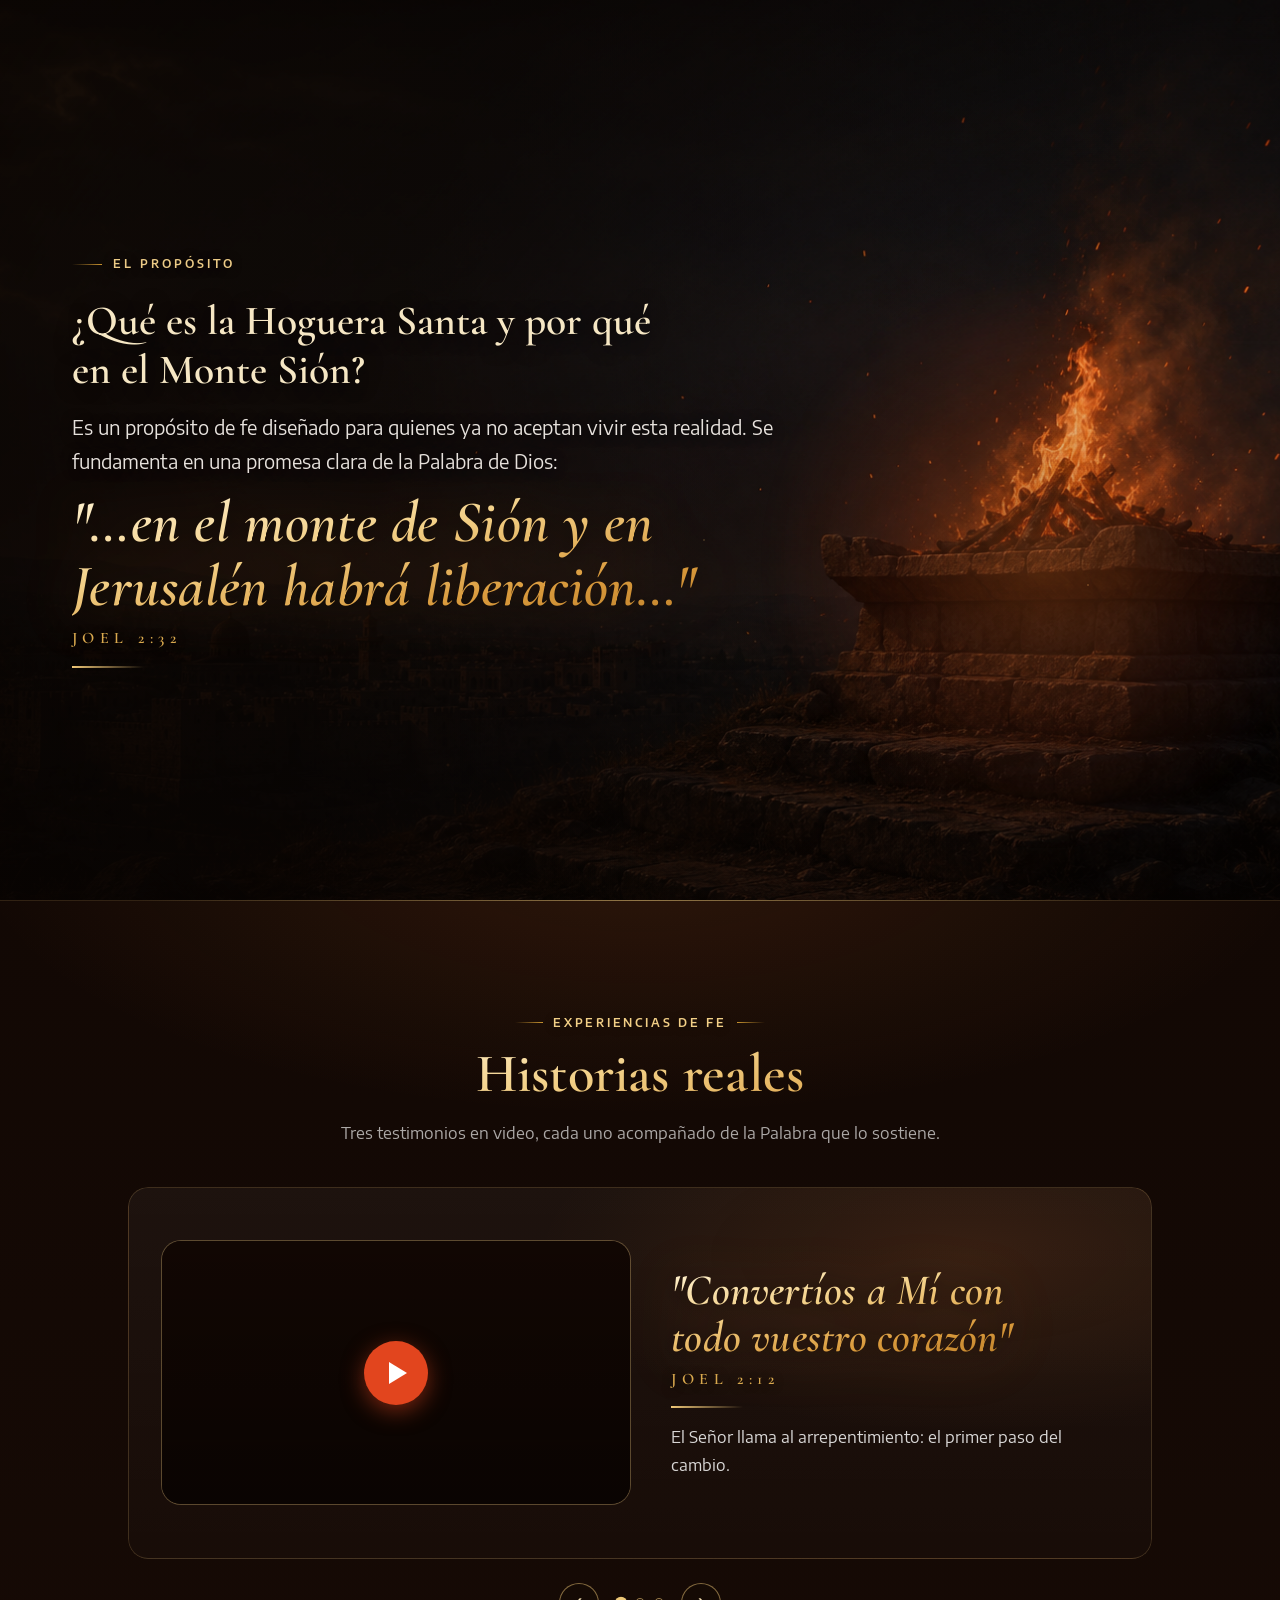
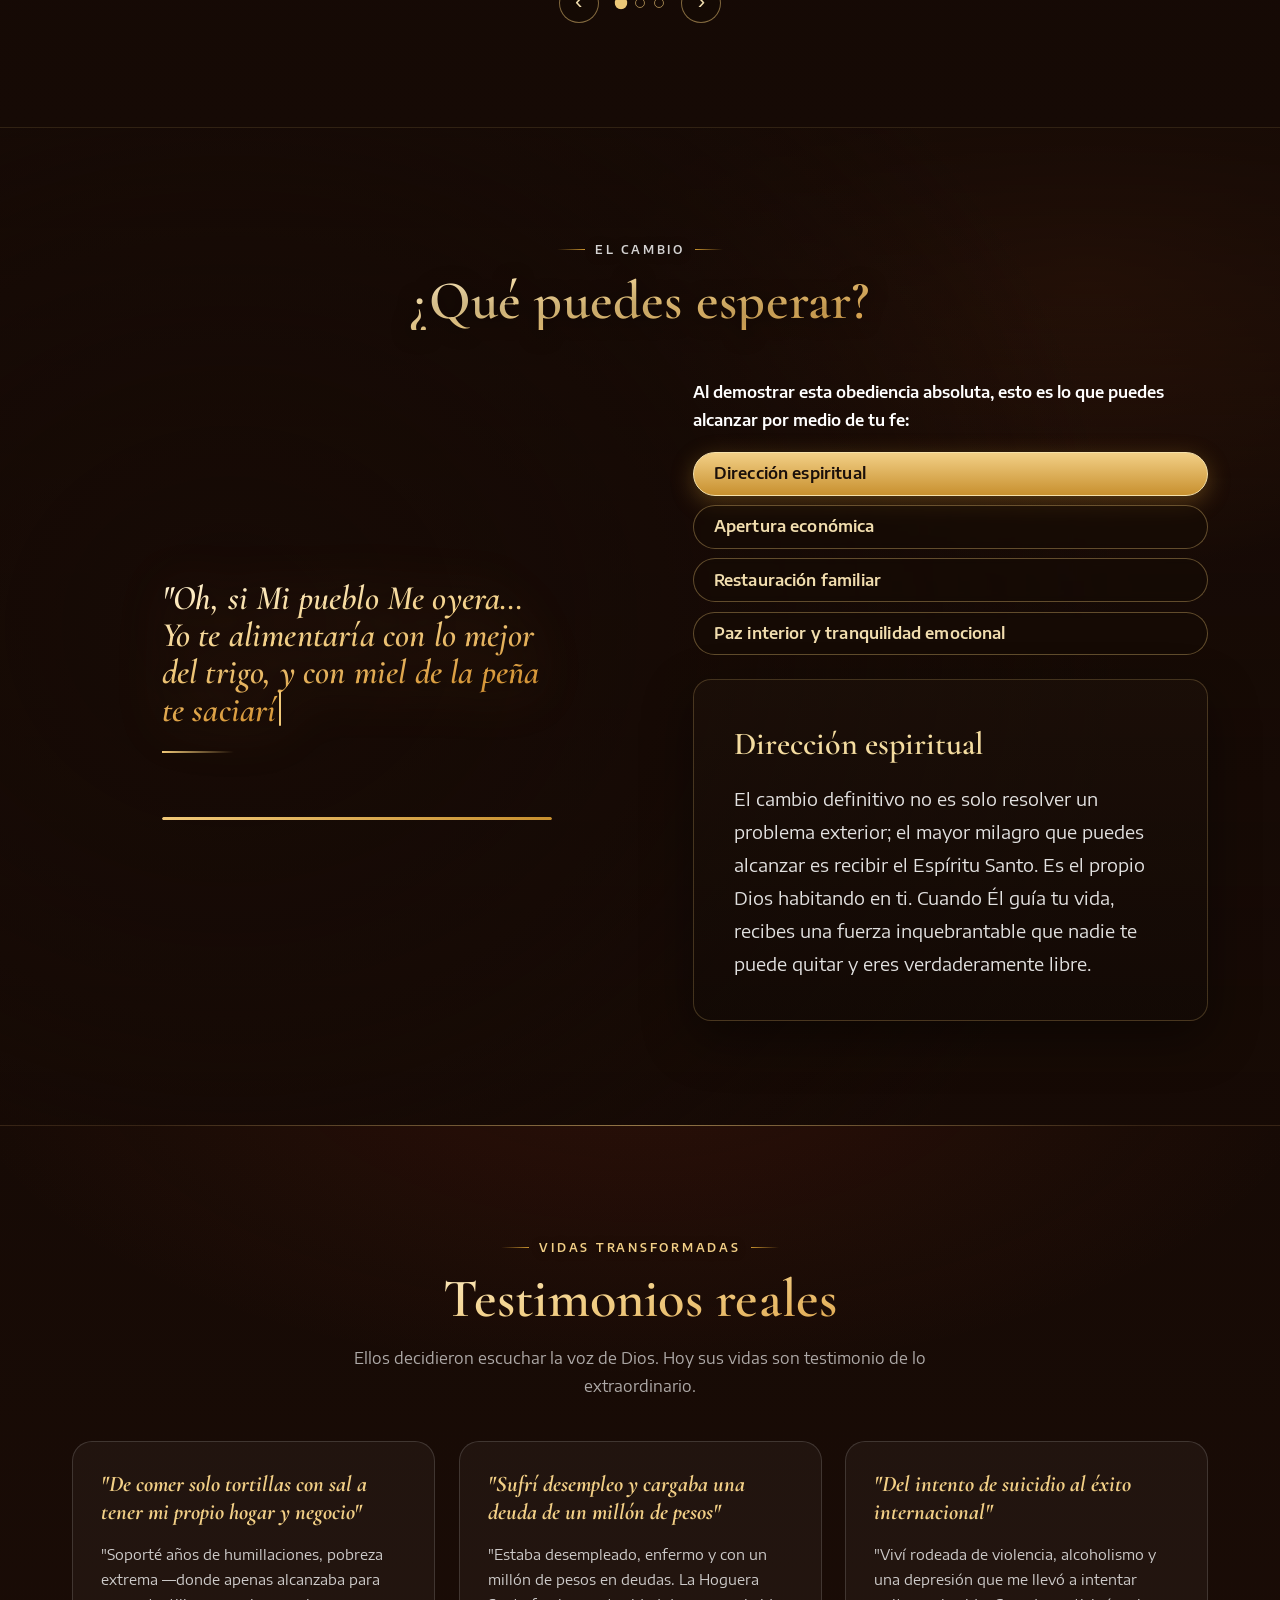
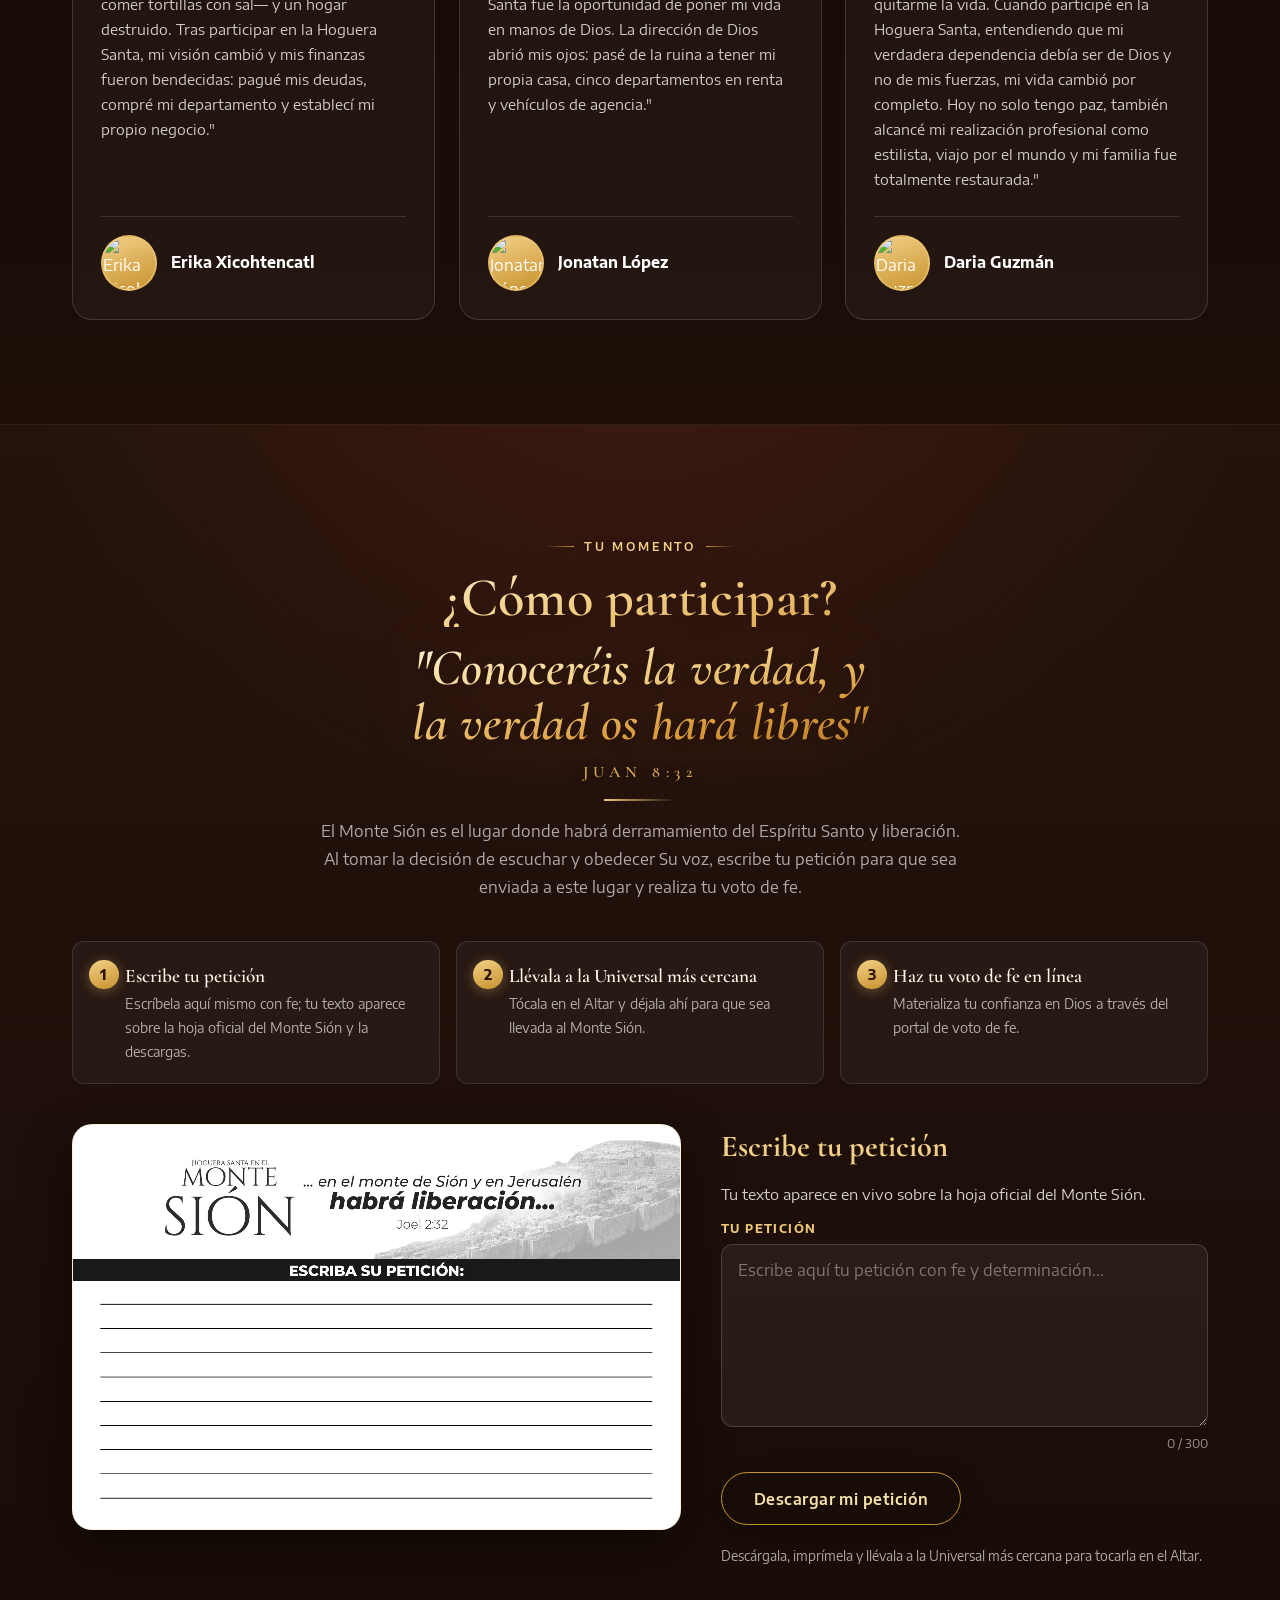
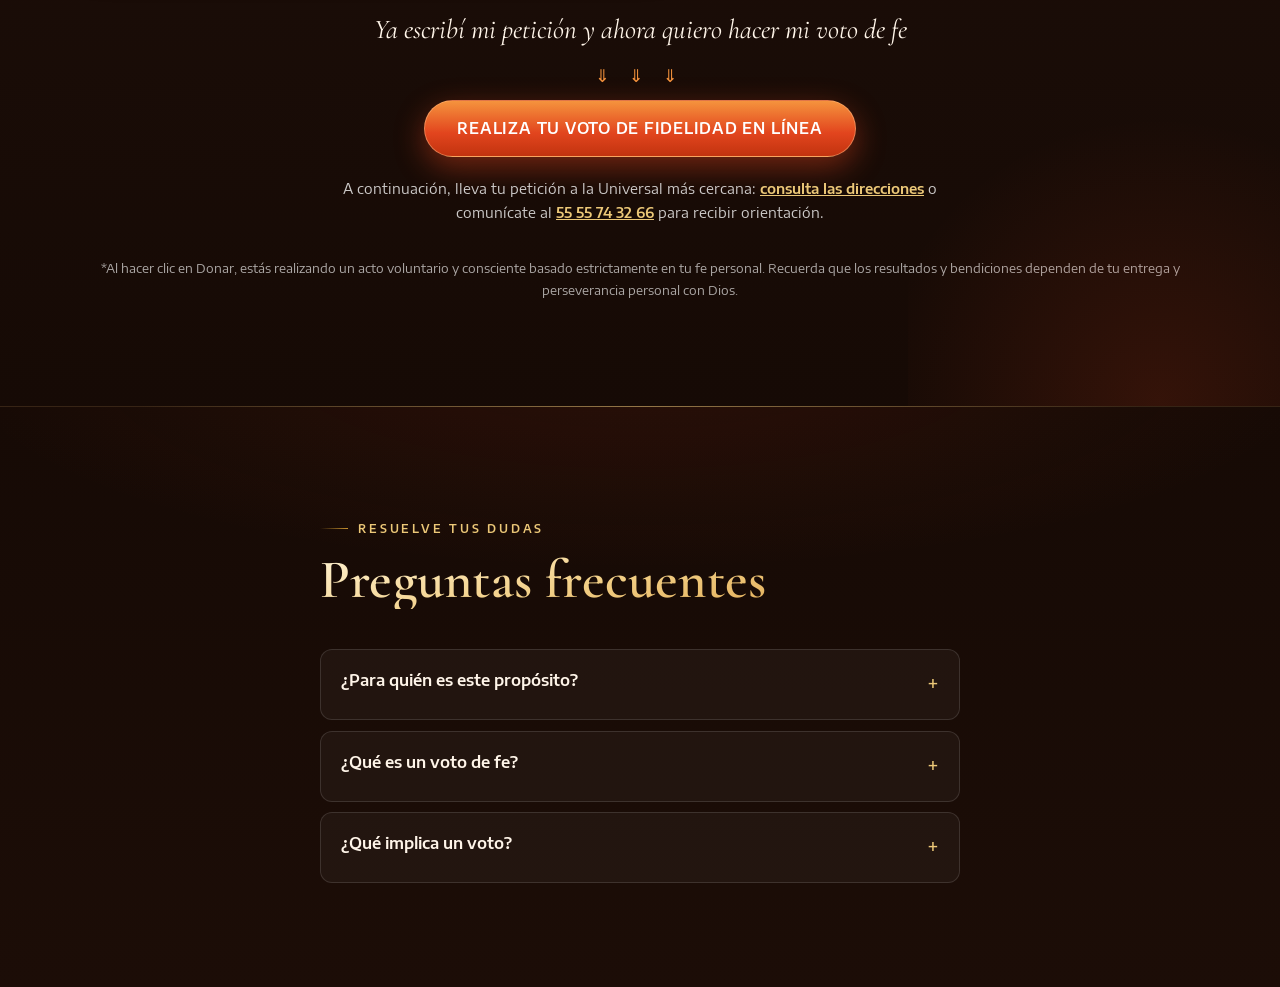
==== commit 264862f0: "Merge remote-tracking branch 'origin/temp/voto-primicias-pdf' into dev" ====
--- a/index.html
+++ b/index.html
@@ -316,8 +316,7 @@
         <div class="lp-voto-cta">
           <p class="lp-voto-cta__intro">Ya escribí mi petición y ahora quiero hacer mi voto de fe</p>
           <span class="lp-voto-cta__arrows" aria-hidden="true">⇓ ⇓ ⇓</span>
-          <!-- TODO: reemplaza href="#" por la URL real del portal de voto / donación -->
-          <a href="#" class="lp-btn lp-btn--accent lp-btn--lg lp-voto-cta__btn" target="_blank" rel="noopener noreferrer">
+          <a href="https://primicias.iurdsys.net/" class="lp-btn lp-btn--accent lp-btn--lg lp-voto-cta__btn" target="_blank" rel="noopener noreferrer">
             Realiza tu voto de fidelidad en línea
           </a>
           <p class="lp-voto-cta__after">
@@ -440,6 +439,82 @@
       var counter = document.getElementById('lp-pet-count');
       var img = new Image();
       var ready = false;
+      var pendingDownload = false;
+
+      var PDF_LETTER = { unit: 'mm', format: 'letter', margin: 8 };
+
+      function loadJsPDF() {
+        if (window.jspdf && window.jspdf.jsPDF) {
+          return Promise.resolve(window.jspdf.jsPDF);
+        }
+        if (loadJsPDF._pending) return loadJsPDF._pending;
+        loadJsPDF._pending = new Promise(function (resolve, reject) {
+          var s = document.createElement('script');
+          s.src = 'https://cdn.jsdelivr.net/npm/jspdf@2.5.2/dist/jspdf.umd.min.js';
+          s.crossOrigin = 'anonymous';
+          s.referrerPolicy = 'no-referrer';
+          s.onload = function () {
+            loadJsPDF._pending = null;
+            if (window.jspdf && window.jspdf.jsPDF) resolve(window.jspdf.jsPDF);
+            else reject(new Error('jspdf'));
+          };
+          s.onerror = function () {
+            loadJsPDF._pending = null;
+            reject(new Error('jspdf'));
+          };
+          document.head.appendChild(s);
+        });
+        return loadJsPDF._pending;
+      }
+
+      function downloadAsJpeg() {
+        var url = canvas.toDataURL('image/jpeg', 0.92);
+        var a = document.createElement('a');
+        a.href = url;
+        a.download = 'mi-peticion-monte-sion.jpg';
+        document.body.appendChild(a);
+        a.click();
+        a.remove();
+      }
+
+      function downloadPeticionPdf() {
+        if (!ready) {
+          pendingDownload = true;
+          return;
+        }
+        pendingDownload = false;
+        render();
+
+        loadJsPDF().then(function (jsPDF) {
+          var imgData = canvas.toDataURL('image/jpeg', 0.92);
+          var pdf = new jsPDF({
+            orientation: 'portrait',
+            unit: PDF_LETTER.unit,
+            format: PDF_LETTER.format
+          });
+          var pageW = pdf.internal.pageSize.getWidth();
+          var pageH = pdf.internal.pageSize.getHeight();
+          var margin = PDF_LETTER.margin;
+          var availW = pageW - margin * 2;
+          var availH = pageH - margin * 2;
+          var iw = canvas.width;
+          var ih = canvas.height;
+          var w = availW;
+          var h = (ih / iw) * w;
+          if (h > availH) {
+            h = availH;
+            w = (iw / ih) * h;
+          }
+          var x = margin + (availW - w) / 2;
+          var y = margin + (availH - h) / 2;
+          pdf.addImage(imgData, 'JPEG', x, y, w, h);
+          pdf.save('mi-peticion-monte-sion.pdf');
+        }).catch(function () {
+          try { downloadAsJpeg(); } catch (e) {
+            window.open(canvas.toDataURL('image/png'), '_blank');
+          }
+        });
+      }
 
       // Geometría del área de escritura (fracciones de la hoja)
       var GEO = {
@@ -502,6 +577,7 @@
         if (document.fonts && document.fonts.load) {
           document.fonts.load("600 60px 'Caveat'").then(render).catch(function () {});
         }
+        if (pendingDownload) downloadPeticionPdf();
       };
       img.src = 'assets/img/peticion/peticion-monte-sion.jpg';
 
@@ -511,20 +587,7 @@
       });
 
       if (dl) {
-        dl.addEventListener('click', function () {
-          render();
-          try {
-            var url = canvas.toDataURL('image/jpeg', 0.92);
-            var a = document.createElement('a');
-            a.href = url;
-            a.download = 'mi-peticion-monte-sion.jpg';
-            document.body.appendChild(a);
-            a.click();
-            a.remove();
-          } catch (err) {
-            window.open(canvas.toDataURL('image/png'), '_blank');
-          }
-        });
+        dl.addEventListener('click', downloadPeticionPdf);
       }
     }
 
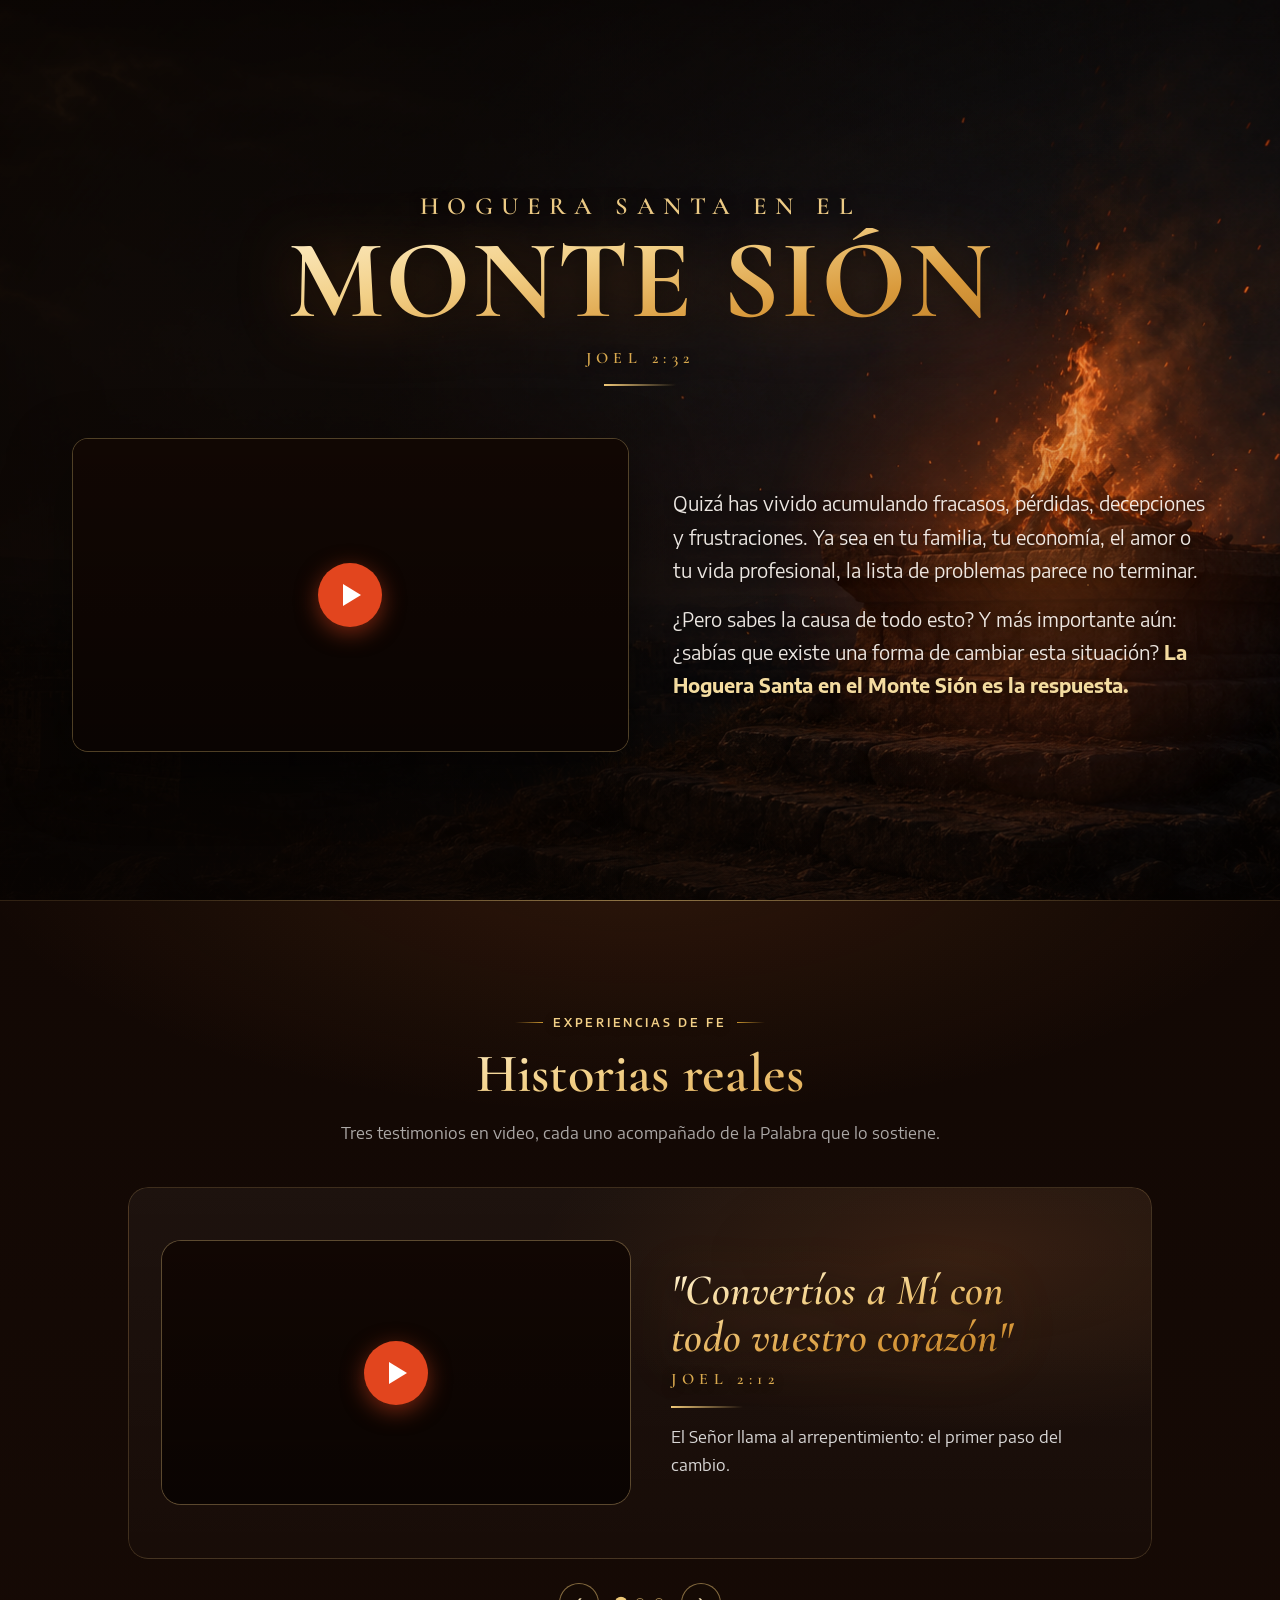
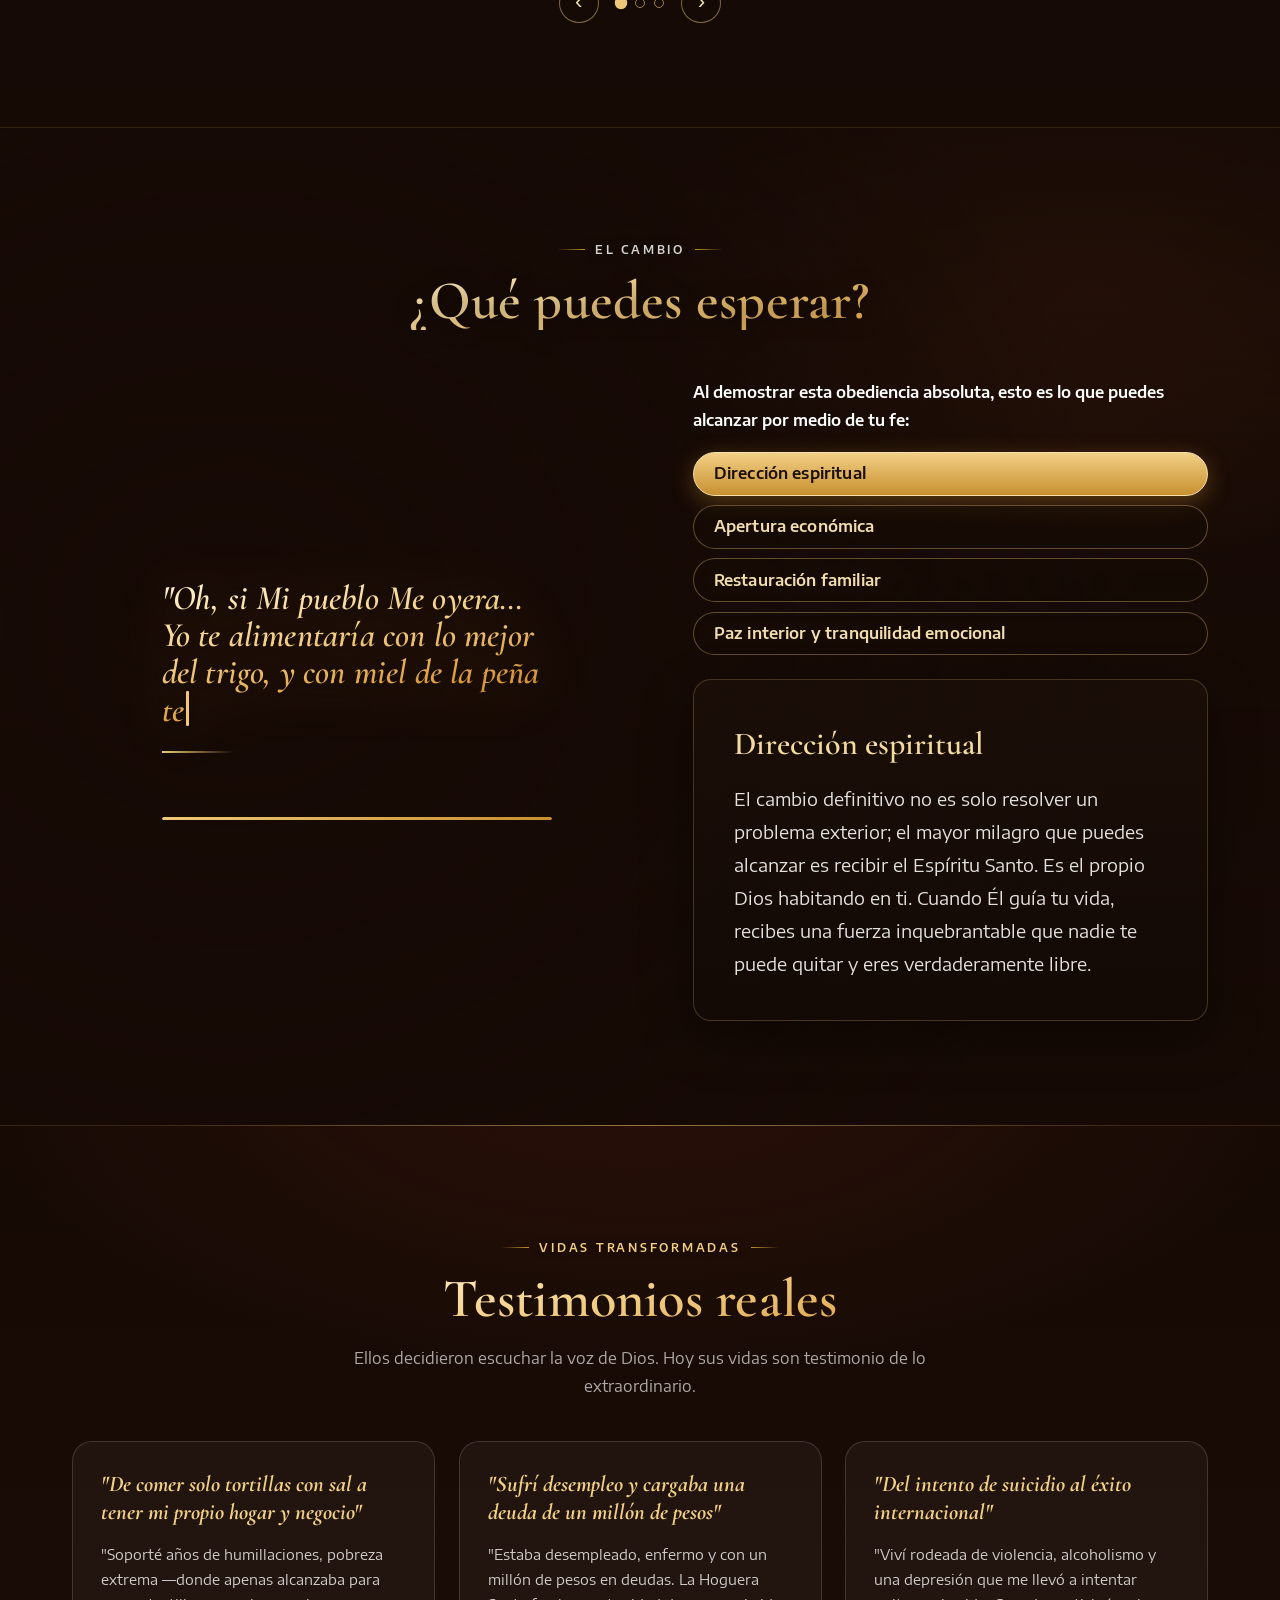
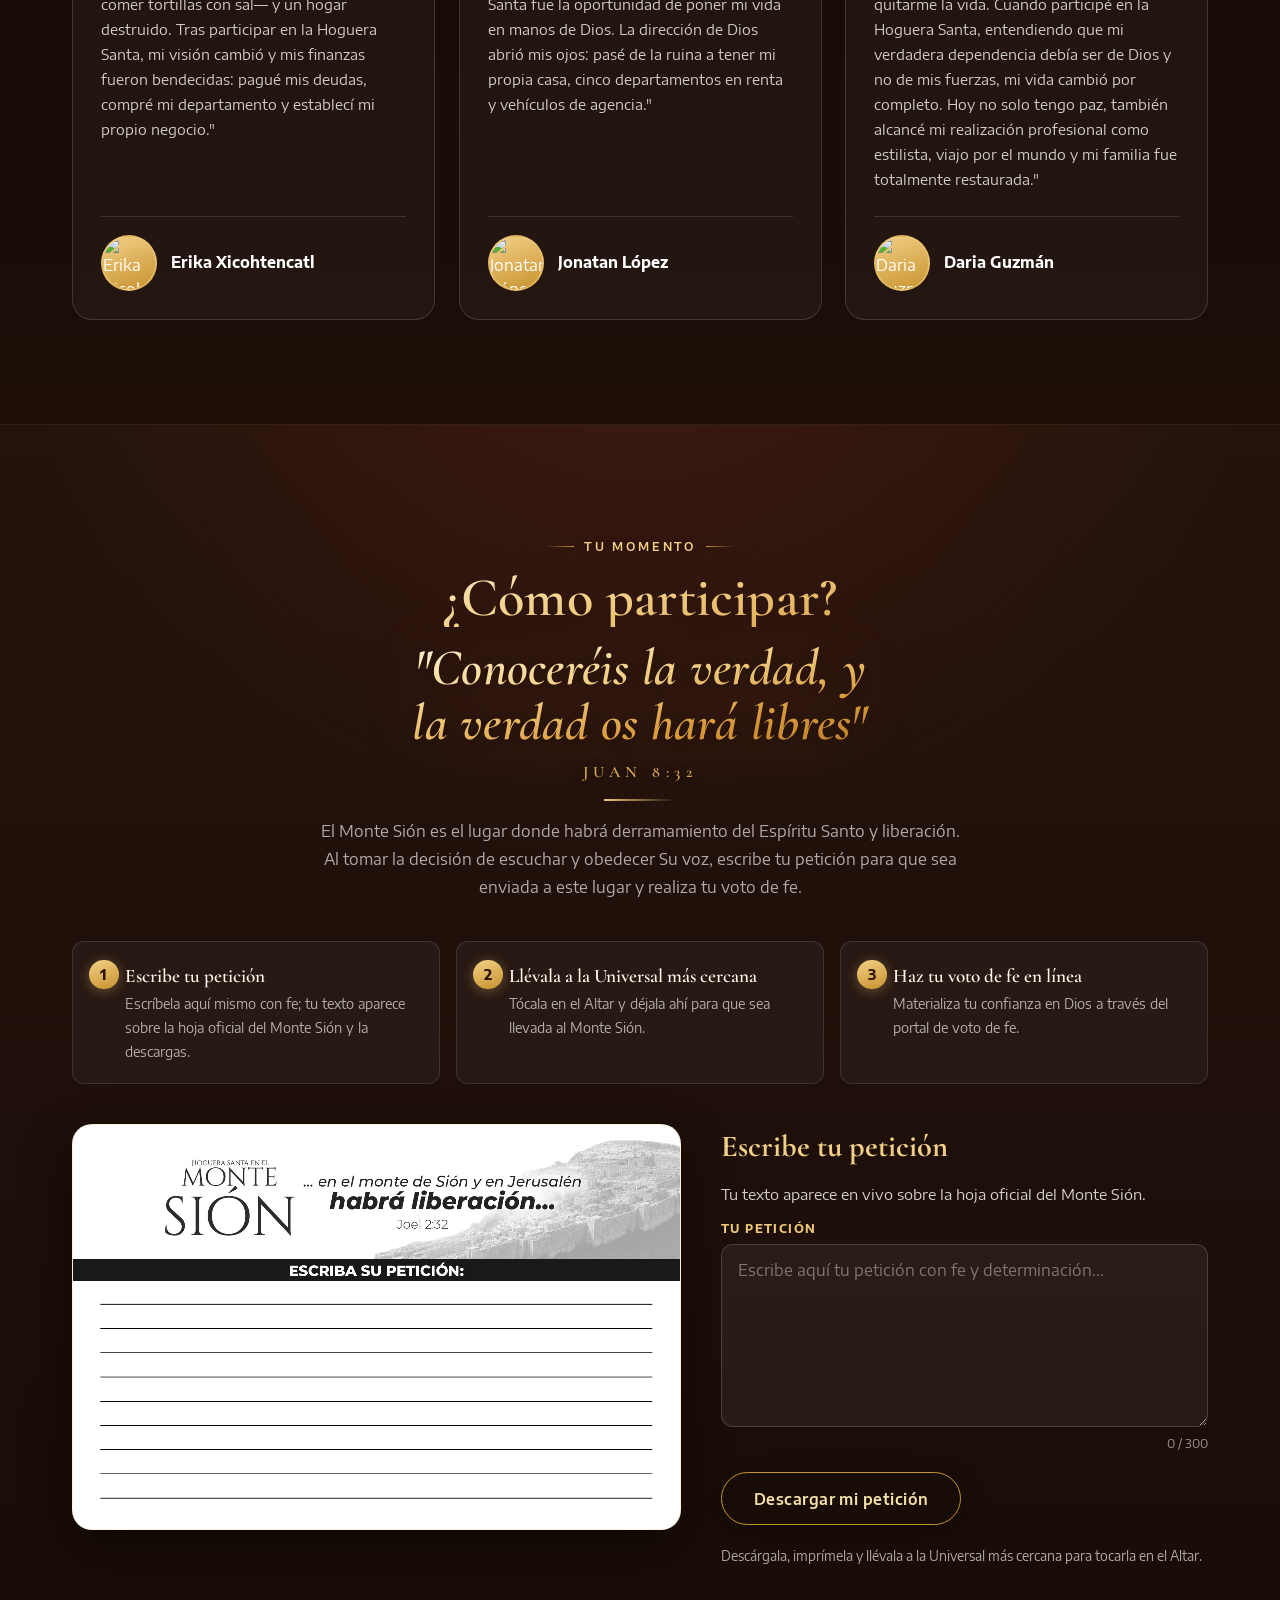
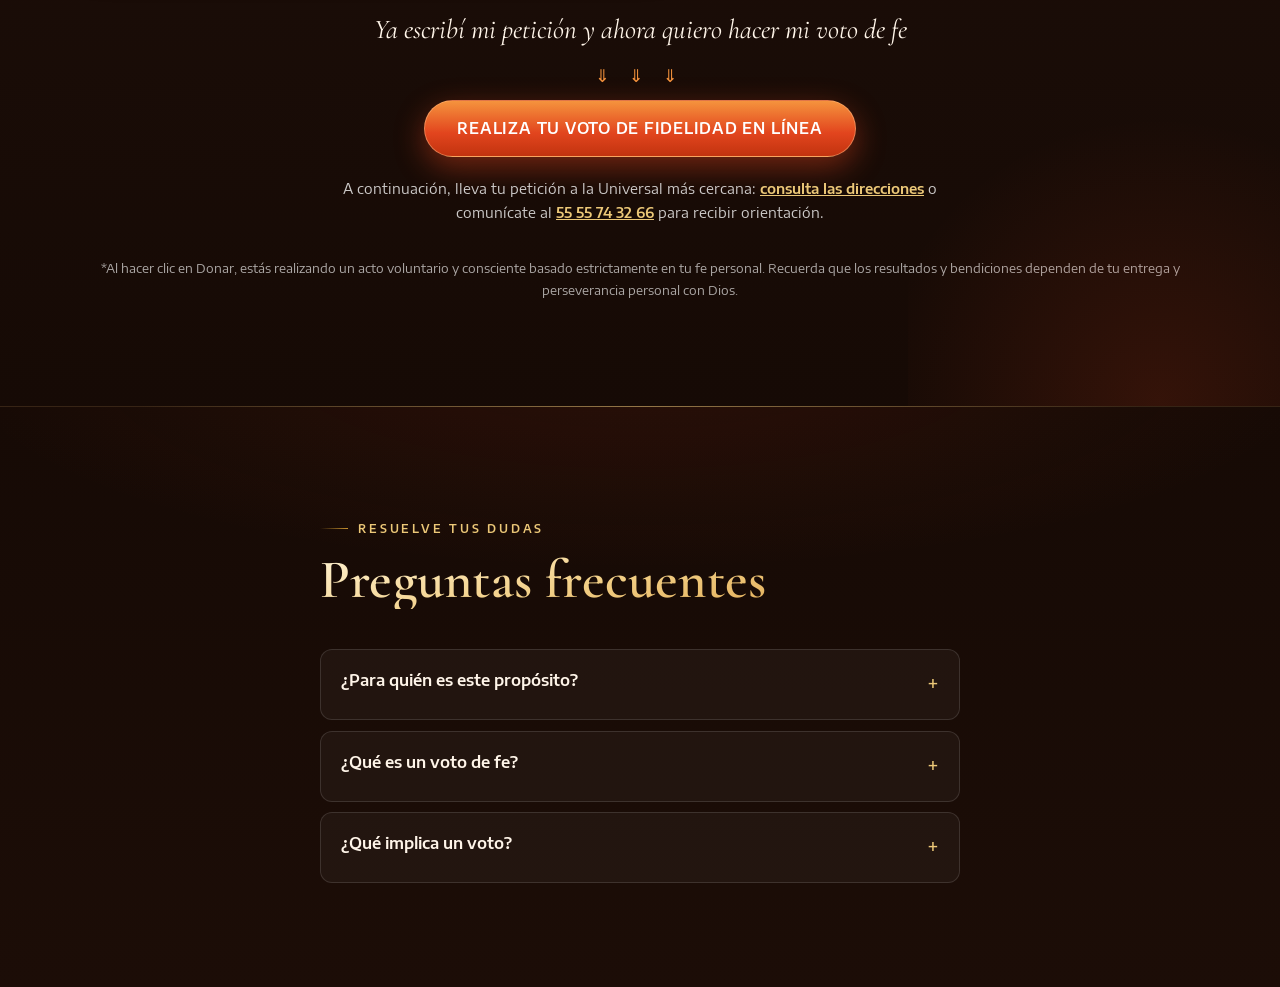
==== commit ddad9ab2: "feat(hero): lettering Monte Sion + video destacado y texto en fila (nuevo diseno) Co-authored-by: Cu" ====
--- a/index.html
+++ b/index.html
@@ -8,7 +8,7 @@
   <link rel="preconnect" href="https://fonts.googleapis.com" />
   <link rel="preconnect" href="https://fonts.gstatic.com" crossorigin />
   <link href="https://fonts.googleapis.com/css2?family=Caveat:wght@500;600;700&family=Cormorant+Garamond:ital,wght@0,500;0,600;0,700;1,500;1,600&display=swap" rel="stylesheet" />
-  <link rel="stylesheet" href="assets/css/landing.css?v=12" />
+  <link rel="stylesheet" href="assets/css/landing.css?v=13" />
 </head>
 <body>
   <main class="landing">
@@ -25,16 +25,33 @@
       <div class="lp-hero__overlay" aria-hidden="true"></div>
 
       <div class="lp-hero__inner container">
-        <p class="lp-label lp-label--light">El propósito</p>
-        <h1 class="lp-hero__title">¿Qué es la Hoguera Santa y por qué en el Monte Sión?</h1>
-        <p class="lp-hero__intro">
-          Es un propósito de fe diseñado para quienes ya no aceptan vivir esta realidad.
-          Se fundamenta en una promesa clara de la Palabra de Dios:
-        </p>
-        <p class="lp-hero__verse">
-          "…en el monte de Sión y en Jerusalén habrá liberación…"
-        </p>
-        <p class="lp-hero__verse-ref">Joel 2:32</p>
+        <div class="lp-hero__brand">
+          <p class="lp-hero__brand-kicker">Hoguera Santa en el</p>
+          <h1 class="lp-hero__brand-title">Monte Sión</h1>
+          <p class="lp-hero__verse-ref">Joel 2:32</p>
+        </div>
+
+        <div class="lp-hero__feature">
+          <div class="lp-hero__video">
+            <div class="lp-video">
+              <button type="button" class="lp-video__btn" data-yt="9x_tJryfKak"
+                      aria-label="Reproducir: Caminata por el Monte Sión">
+                <span class="lp-video__play" aria-hidden="true"></span>
+              </button>
+            </div>
+          </div>
+
+          <div class="lp-hero__feature-text">
+            <p>
+              Quizá has vivido acumulando fracasos, pérdidas, decepciones y frustraciones. Ya sea en tu
+              familia, tu economía, el amor o tu vida profesional, la lista de problemas parece no terminar.
+            </p>
+            <p>
+              ¿Pero sabes la causa de todo esto? Y más importante aún: ¿sabías que existe una forma de
+              cambiar esta situación? <strong>La Hoguera Santa en el Monte Sión es la respuesta.</strong>
+            </p>
+          </div>
+        </div>
       </div>
     </section>
 
--- a/assets/css/landing.css
+++ b/assets/css/landing.css
@@ -2862,6 +2862,80 @@
 .lp-hero--cinematic .lp-hero__verse-ref { animation-delay: 1.15s; }
 .lp-hero--cinematic .lp-hero__lead { animation-delay: 0.9s; }
 .lp-hero--cinematic .lp-hero__actions { animation-delay: 1.1s; }
+.lp-hero--cinematic .lp-hero__brand { animation-delay: 0.2s; }
+.lp-hero--cinematic .lp-hero__feature { animation-delay: 0.55s; animation-duration: 1.1s; }
+
+/* —— Hero: marca (lettering Monte Sión) + fila video/texto —— */
+.lp-hero__brand {
+  text-align: center;
+  max-width: 56rem;
+  margin: 0 auto clamp(2rem, 5vw, 3.25rem);
+}
+.lp-hero__brand-kicker {
+  margin: 0;
+  font-family: 'Cormorant Garamond', Georgia, serif;
+  font-weight: 600;
+  font-size: clamp(0.95rem, 2.6vw, 1.55rem);
+  letter-spacing: 0.34em;
+  text-transform: uppercase;
+  color: #eccb86;
+  text-shadow: 0 1px 12px rgba(0, 0, 0, 0.6);
+}
+.lp-hero__brand-title {
+  margin: 0.15rem 0 0.7rem;
+  font-family: 'Cormorant Garamond', Georgia, serif;
+  font-weight: 700;
+  font-size: clamp(3rem, 11vw, 7rem);
+  line-height: 0.95;
+  letter-spacing: 0.015em;
+  text-transform: uppercase;
+  background: linear-gradient(170deg, #fff3d4 0%, #f2cf86 38%, #d99a3c 70%, #b87a26 100%);
+  -webkit-background-clip: text;
+  background-clip: text;
+  -webkit-text-fill-color: transparent;
+  filter: drop-shadow(0 4px 30px rgba(255, 140, 50, 0.3)) drop-shadow(0 2px 12px rgba(0, 0, 0, 0.7));
+}
+.lp-hero__brand .lp-hero__verse-ref {
+  margin: 0 auto;
+  padding-bottom: 1rem;
+}
+.lp-hero__brand .lp-hero__verse-ref::after {
+  left: 50%;
+  transform: translateX(-50%);
+}
+
+/* Fila: video + texto */
+.lp-hero__feature {
+  display: grid;
+  grid-template-columns: 1fr;
+  gap: clamp(1.5rem, 4vw, 2.75rem);
+  align-items: center;
+  text-align: left;
+}
+@media (min-width: 880px) {
+  .lp-hero__feature { grid-template-columns: 1.02fr 0.98fr; }
+}
+.lp-hero__video { width: 100%; min-width: 0; }
+.lp-hero__video .lp-video {
+  border-radius: 16px;
+  border-color: rgba(240, 200, 120, 0.3);
+  box-shadow: 0 22px 60px rgba(0, 0, 0, 0.55);
+  background: rgba(10, 6, 3, 0.5);
+}
+.lp-hero__feature-text p {
+  margin: 0 0 1rem;
+  font-size: clamp(1.02rem, 2.2vw, 1.18rem);
+  line-height: 1.75;
+  color: rgba(255, 250, 244, 0.92);
+  text-shadow: 0 1px 10px rgba(0, 0, 0, 0.5);
+}
+.lp-hero__feature-text p:last-child { margin-bottom: 0; }
+.lp-hero__feature-text strong { color: #f4dca0; }
+
+@media (max-width: 879px) {
+  .lp-hero__feature-text { text-align: center; }
+  .lp-hero__video { max-width: 36rem; margin: 0 auto; }
+}
 
 /* Centrado en móvil (la columna no cabe a la izquierda) */
 @media (max-width: 767px) {
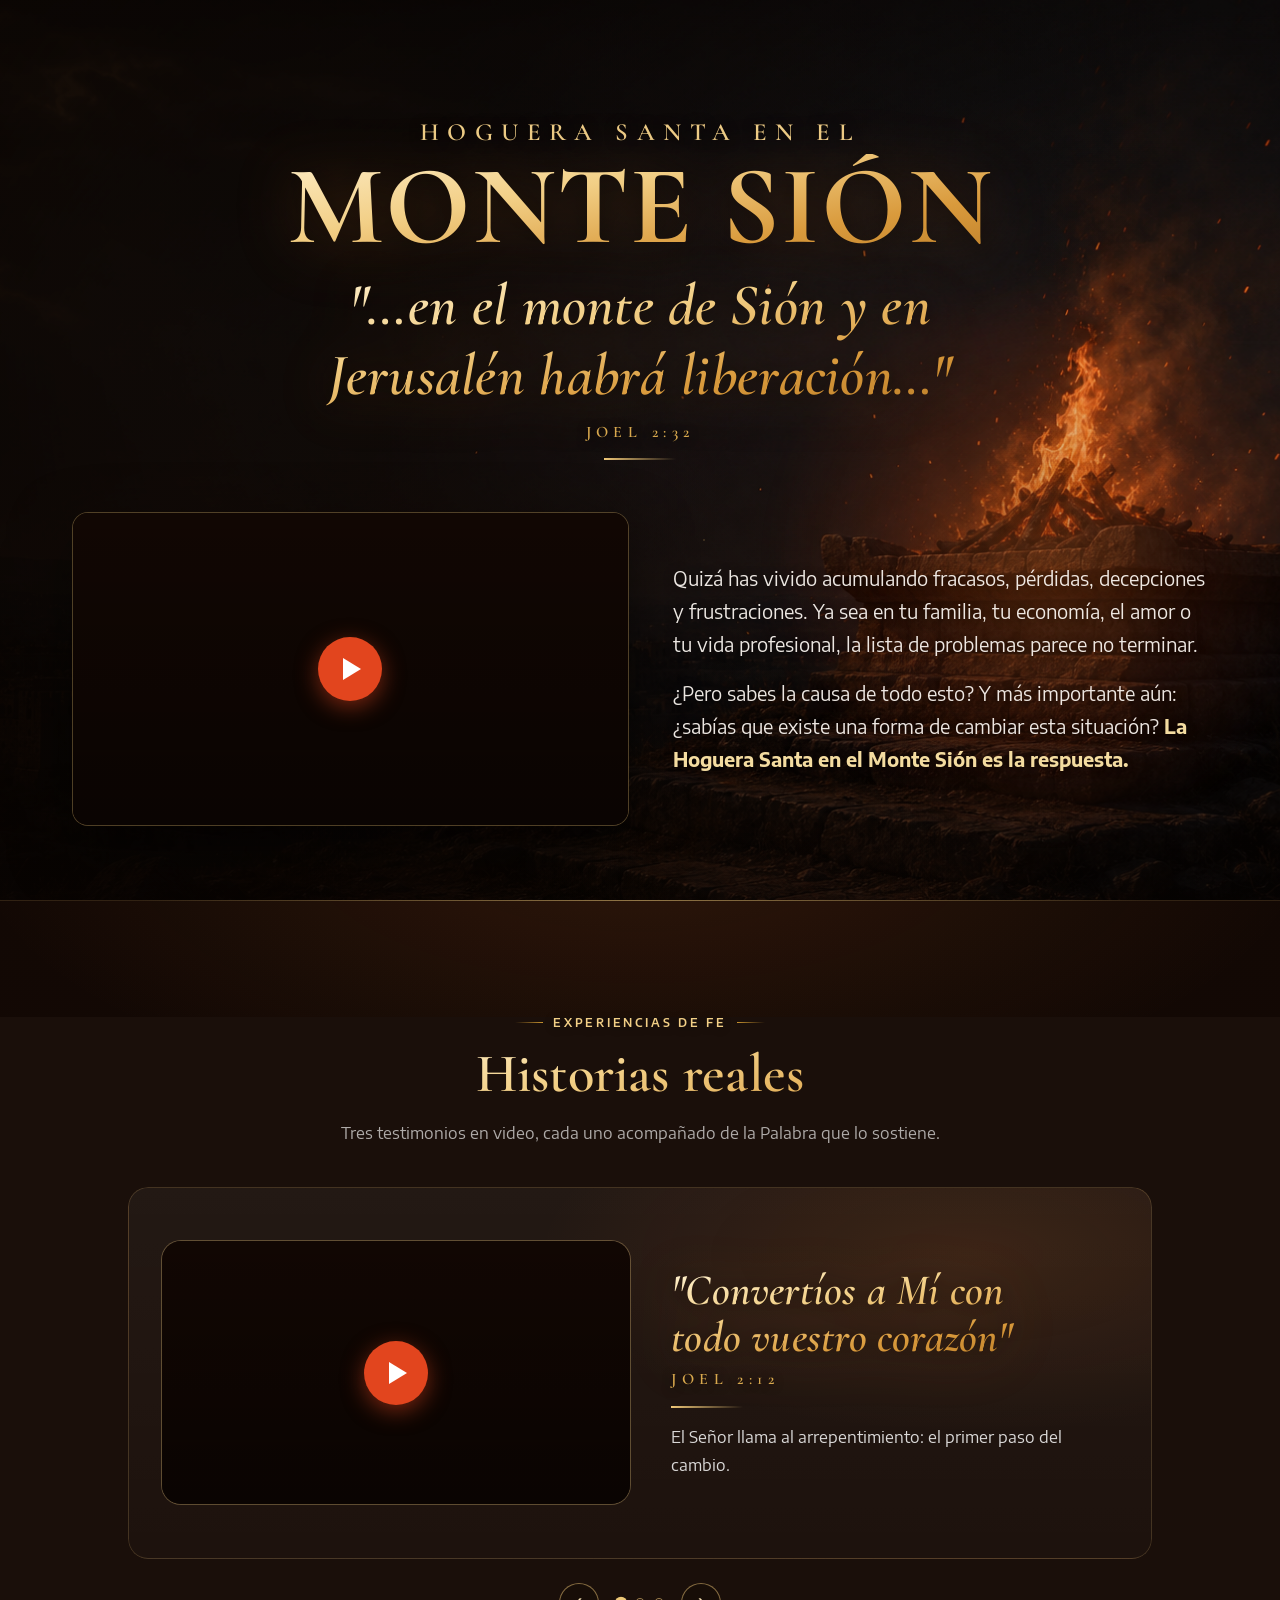
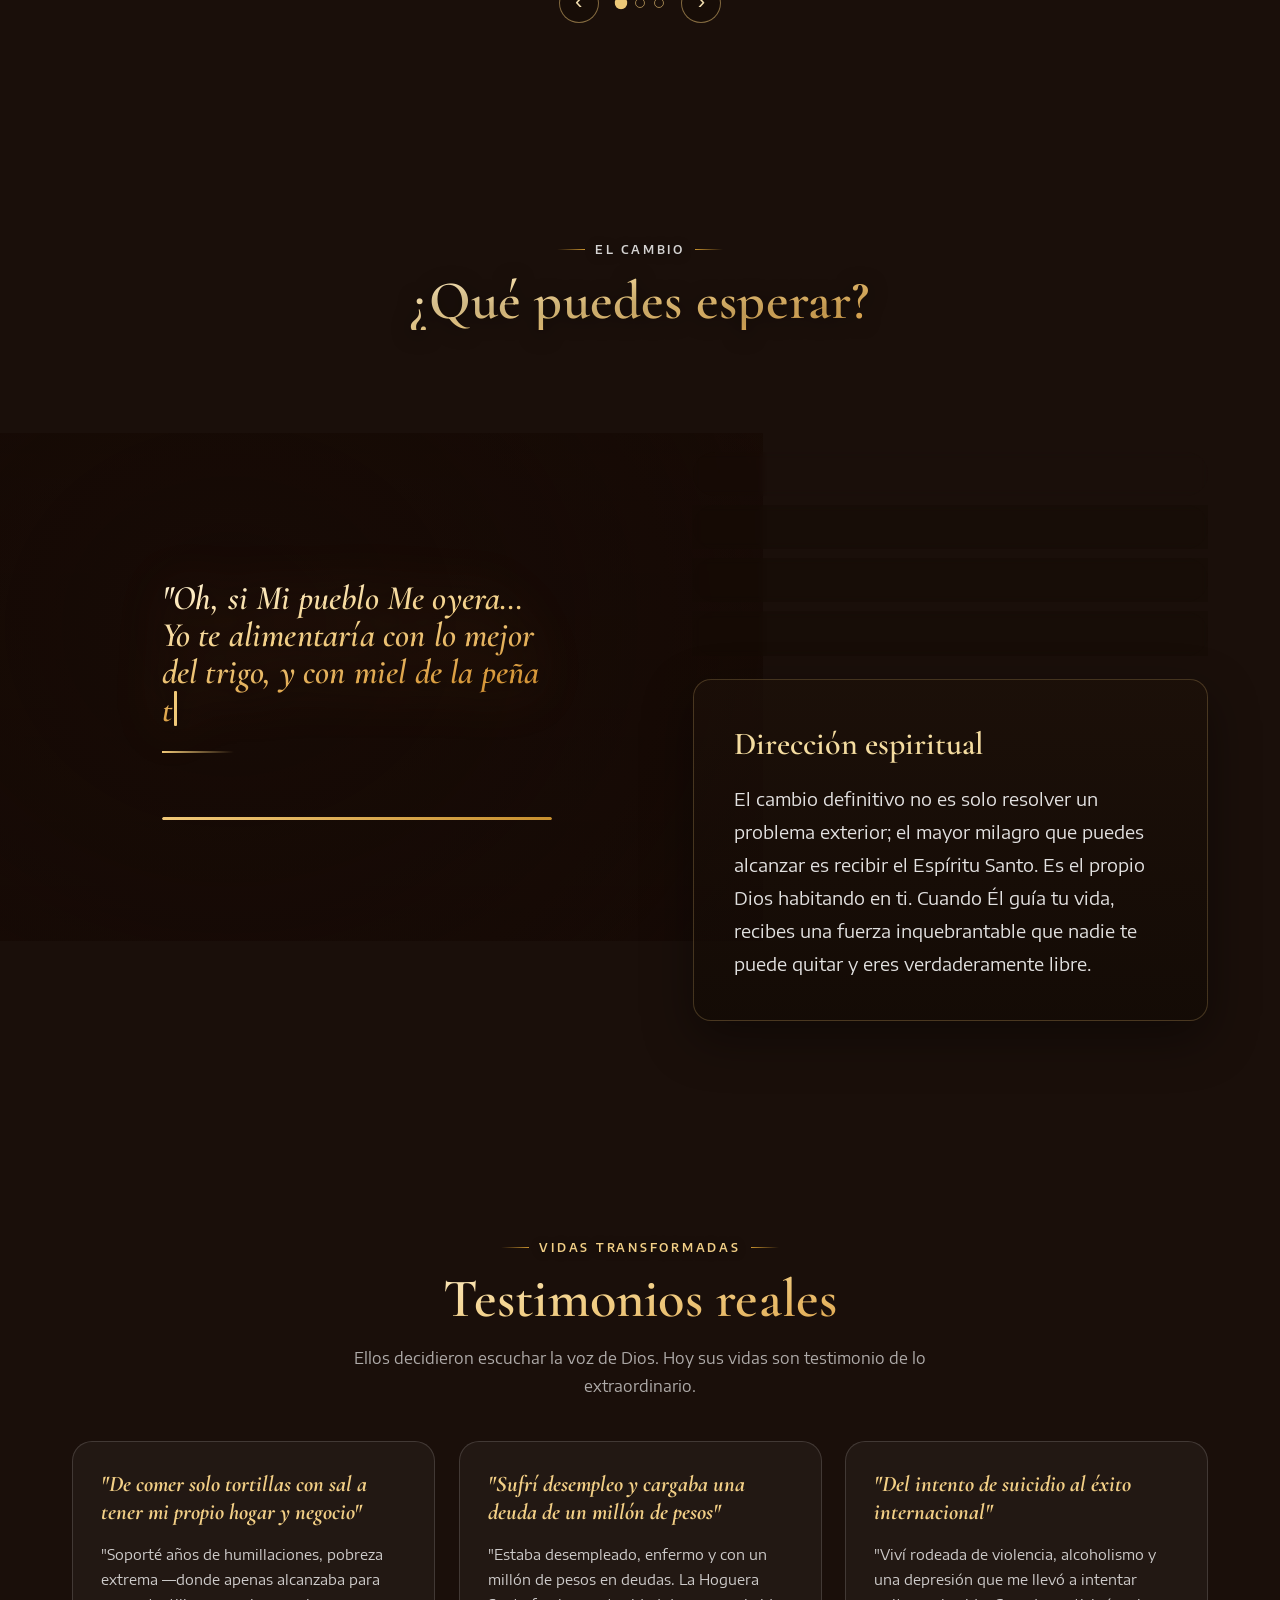
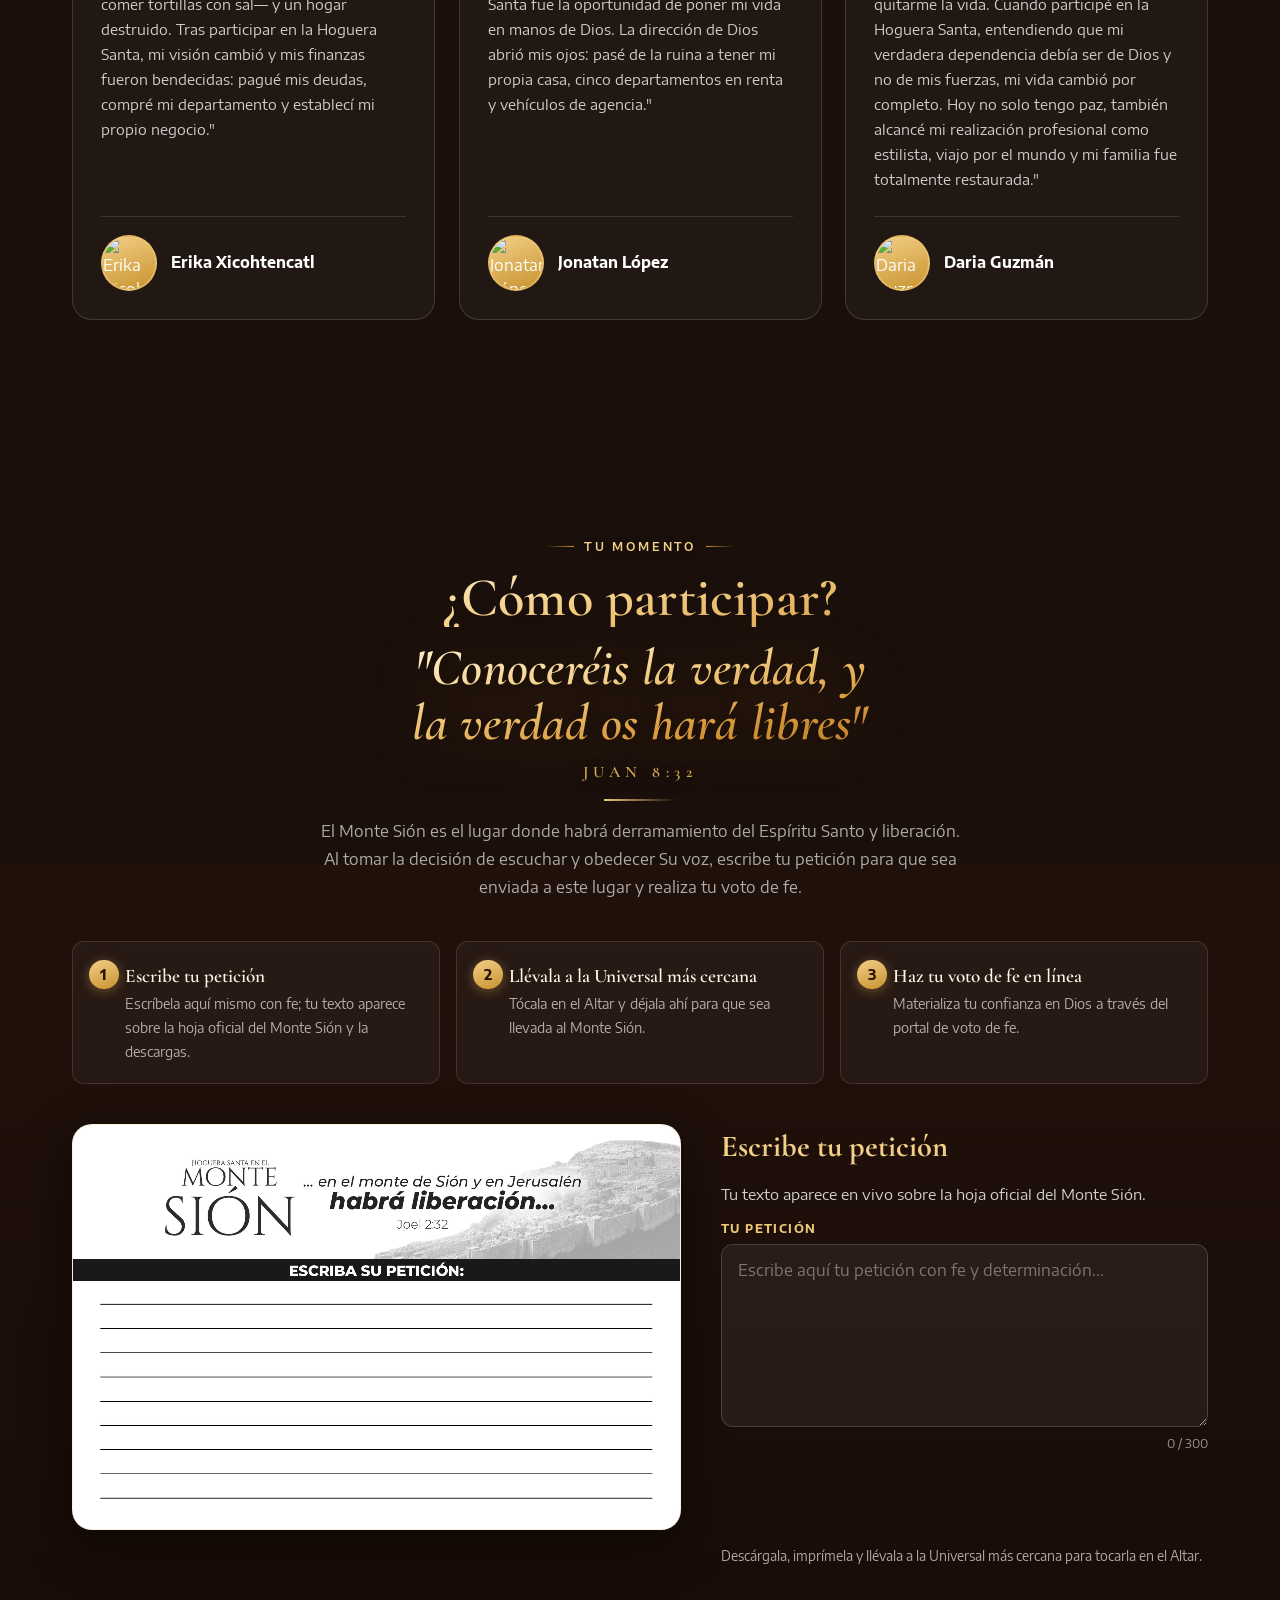
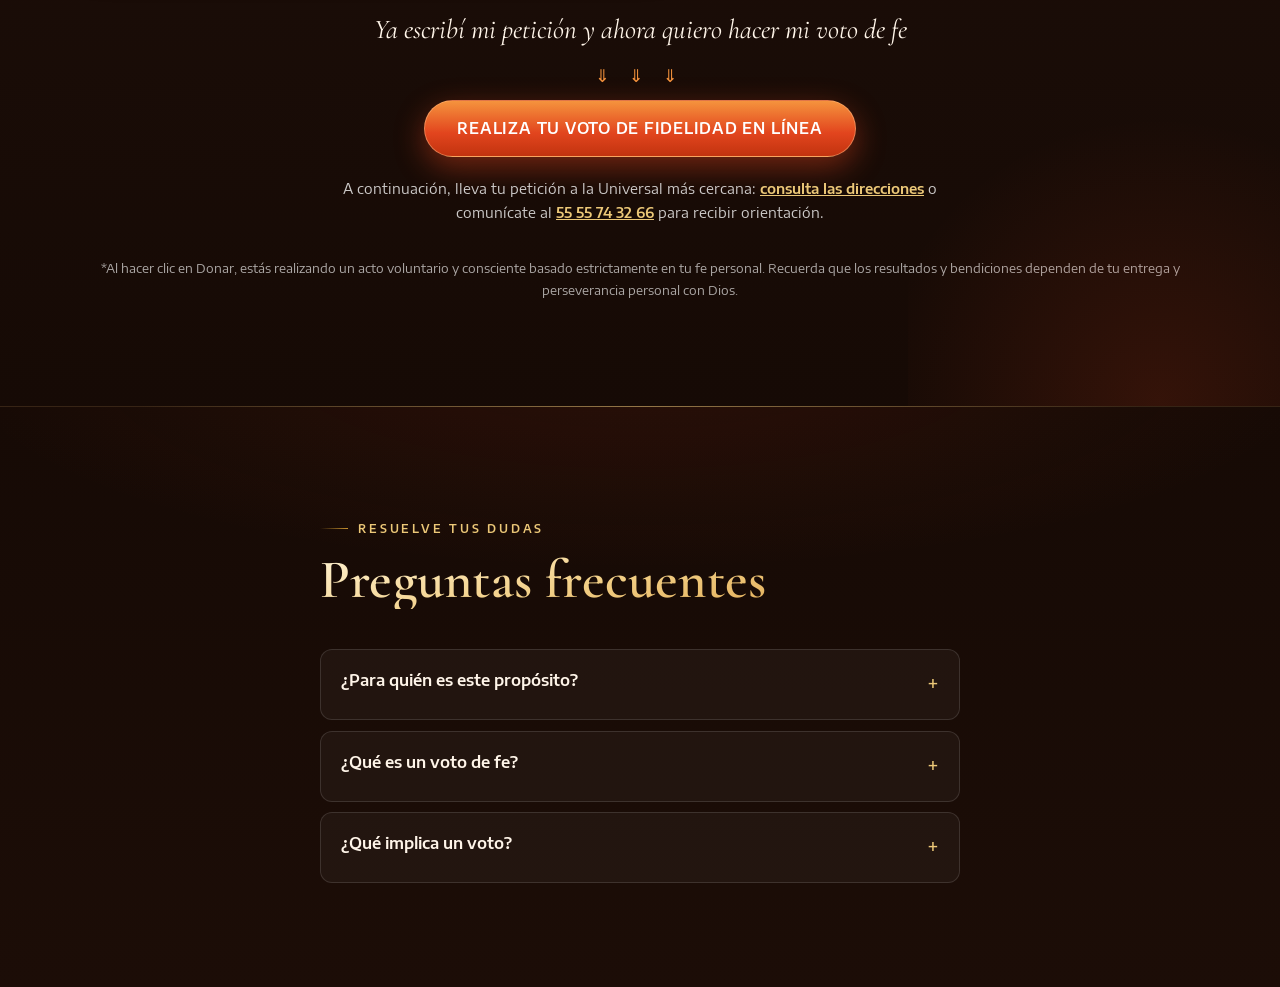
==== commit 13c54156: "feat(hero): verso Joel 2:32 con estilo dorado bajo el lettering Monte Sion Co-authored-by: Cursor <c" ====
--- a/index.html
+++ b/index.html
@@ -8,7 +8,7 @@
   <link rel="preconnect" href="https://fonts.googleapis.com" />
   <link rel="preconnect" href="https://fonts.gstatic.com" crossorigin />
   <link href="https://fonts.googleapis.com/css2?family=Caveat:wght@500;600;700&family=Cormorant+Garamond:ital,wght@0,500;0,600;0,700;1,500;1,600&display=swap" rel="stylesheet" />
-  <link rel="stylesheet" href="assets/css/landing.css?v=13" />
+  <link rel="stylesheet" href="assets/css/landing.css?v=15" />
 </head>
 <body>
   <main class="landing">
@@ -28,6 +28,7 @@
         <div class="lp-hero__brand">
           <p class="lp-hero__brand-kicker">Hoguera Santa en el</p>
           <h1 class="lp-hero__brand-title">Monte Sión</h1>
+          <p class="lp-hero__verse lp-hero__brand-verse">"…en el monte de Sión y en Jerusalén habrá liberación…"</p>
           <p class="lp-hero__verse-ref">Joel 2:32</p>
         </div>
 
--- a/assets/css/landing.css
+++ b/assets/css/landing.css
@@ -2895,6 +2895,12 @@
   -webkit-text-fill-color: transparent;
   filter: drop-shadow(0 4px 30px rgba(255, 140, 50, 0.3)) drop-shadow(0 2px 12px rgba(0, 0, 0, 0.7));
 }
+.lp-hero__brand-verse {
+  margin: 0.5rem auto 0.6rem;
+  max-width: 26ch;
+  font-size: clamp(1.5rem, 3.6vw, 2.5rem);
+  line-height: 1.18;
+}
 .lp-hero__brand .lp-hero__verse-ref {
   margin: 0 auto;
   padding-bottom: 1rem;
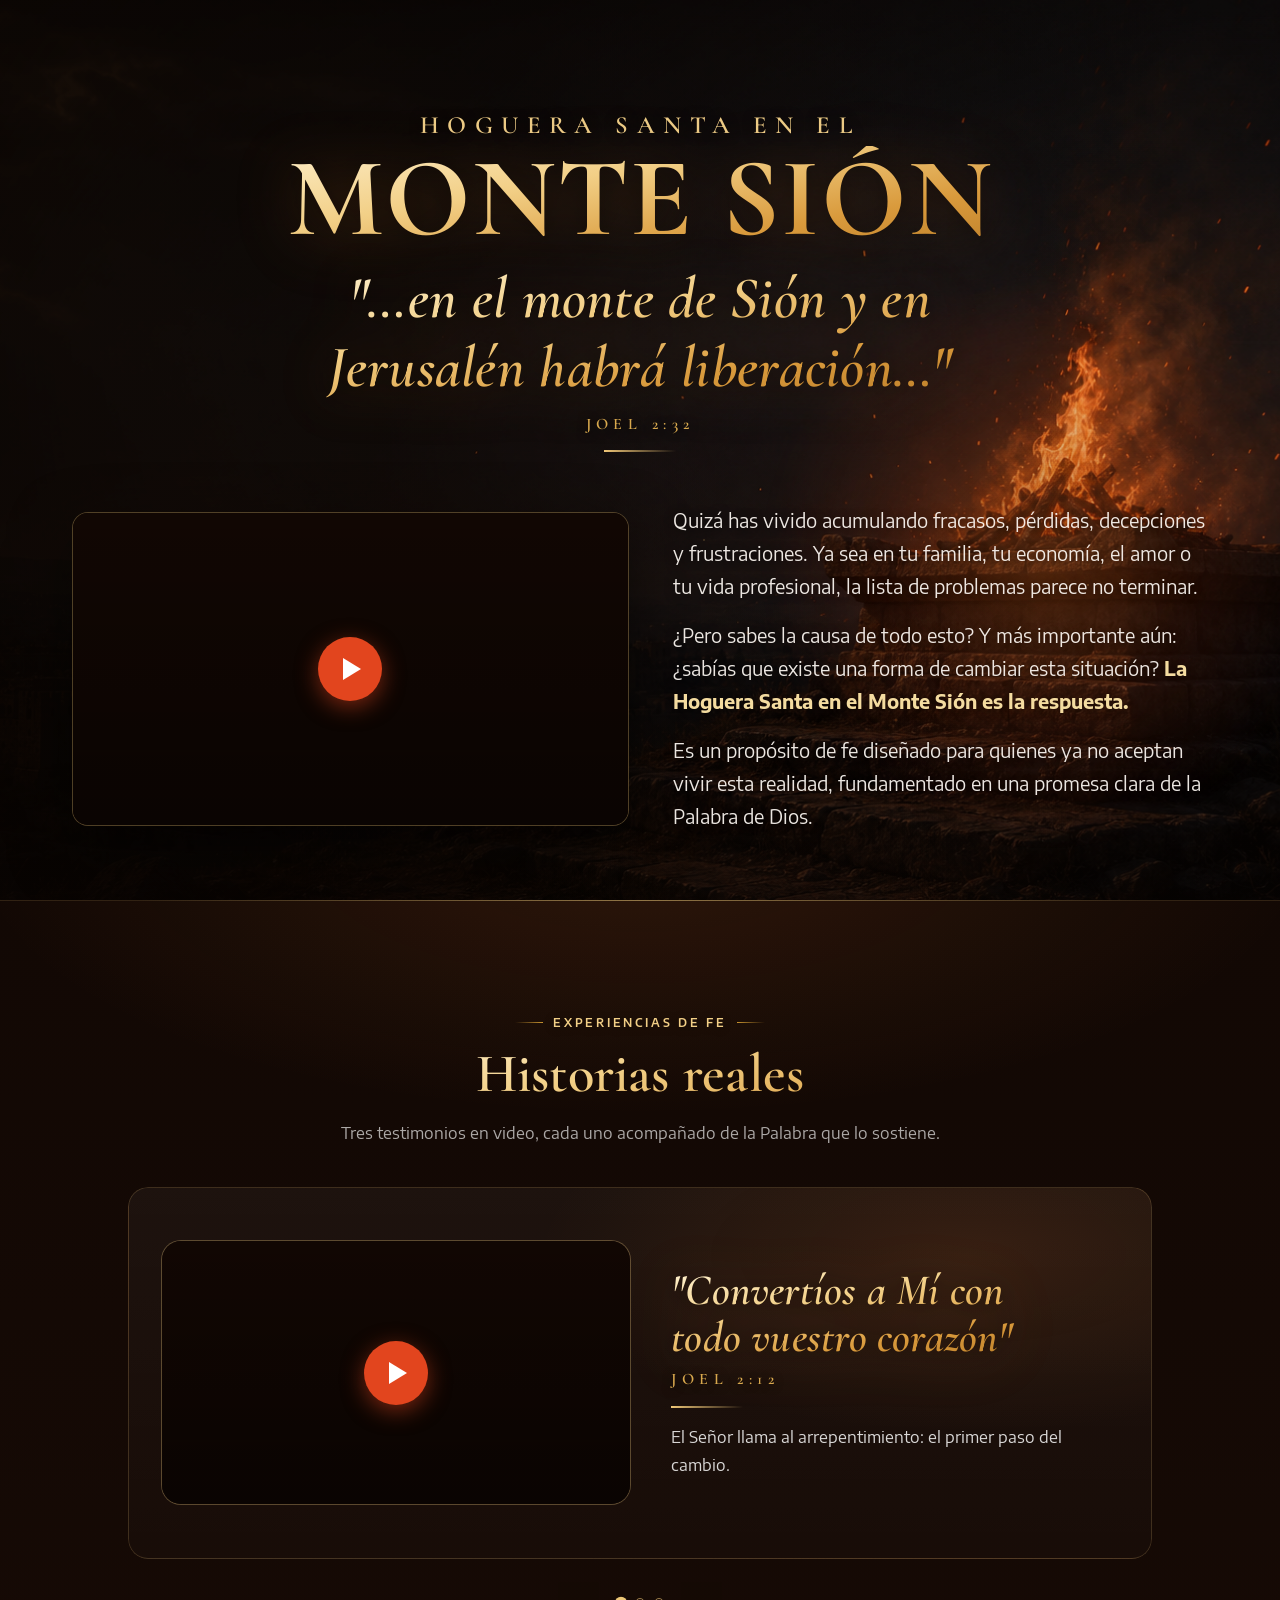
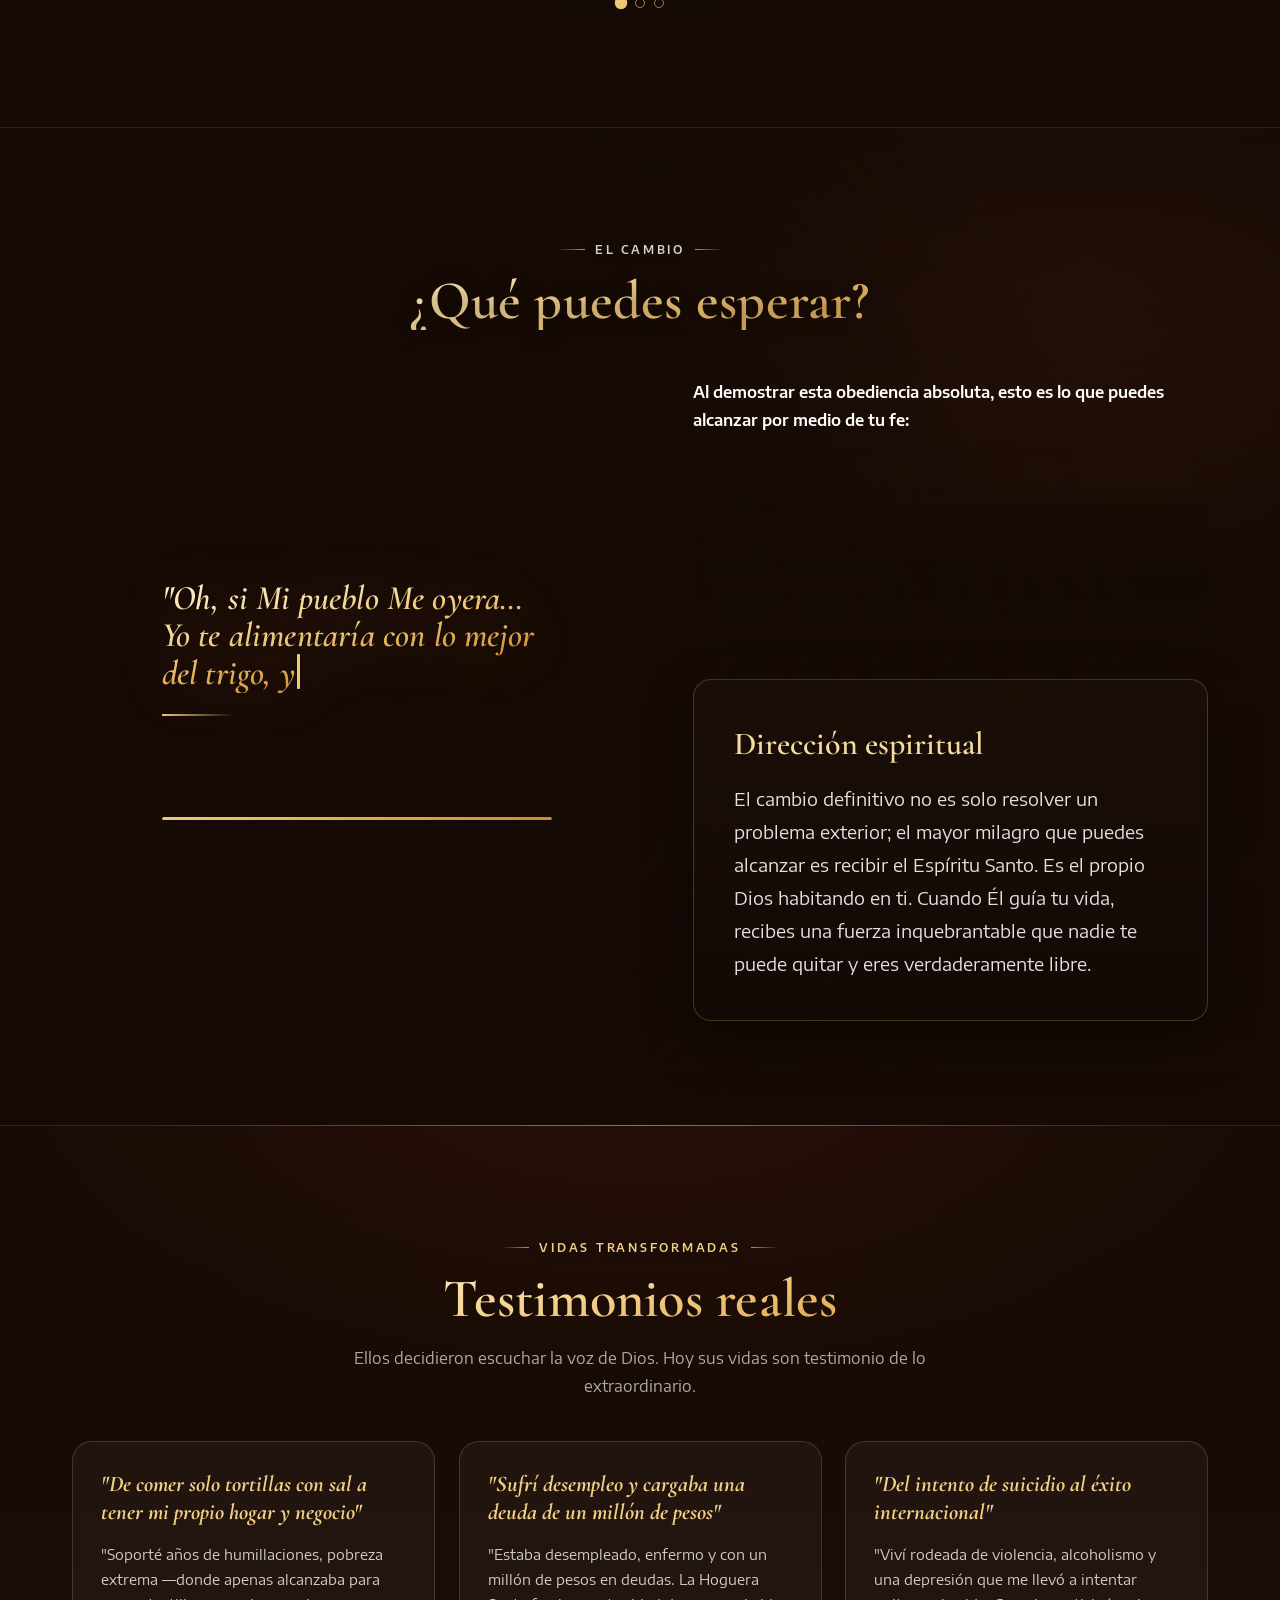
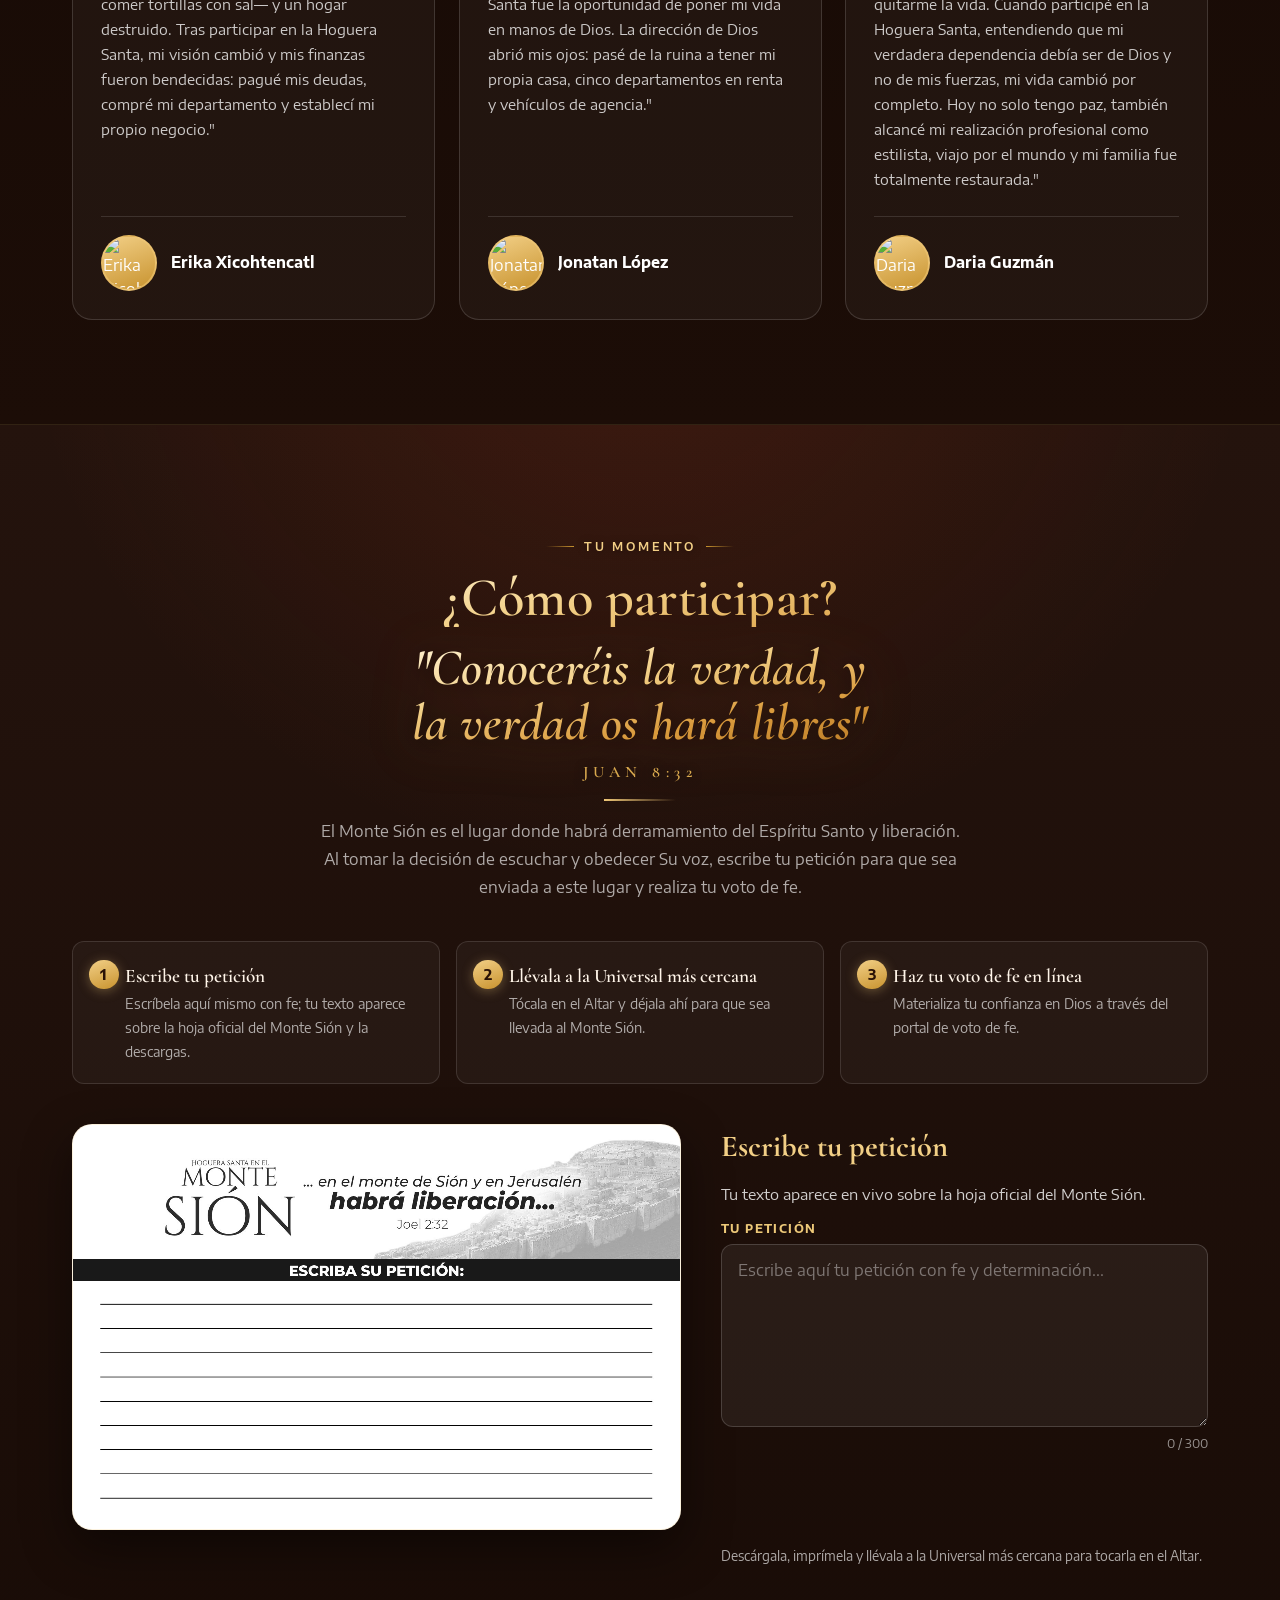
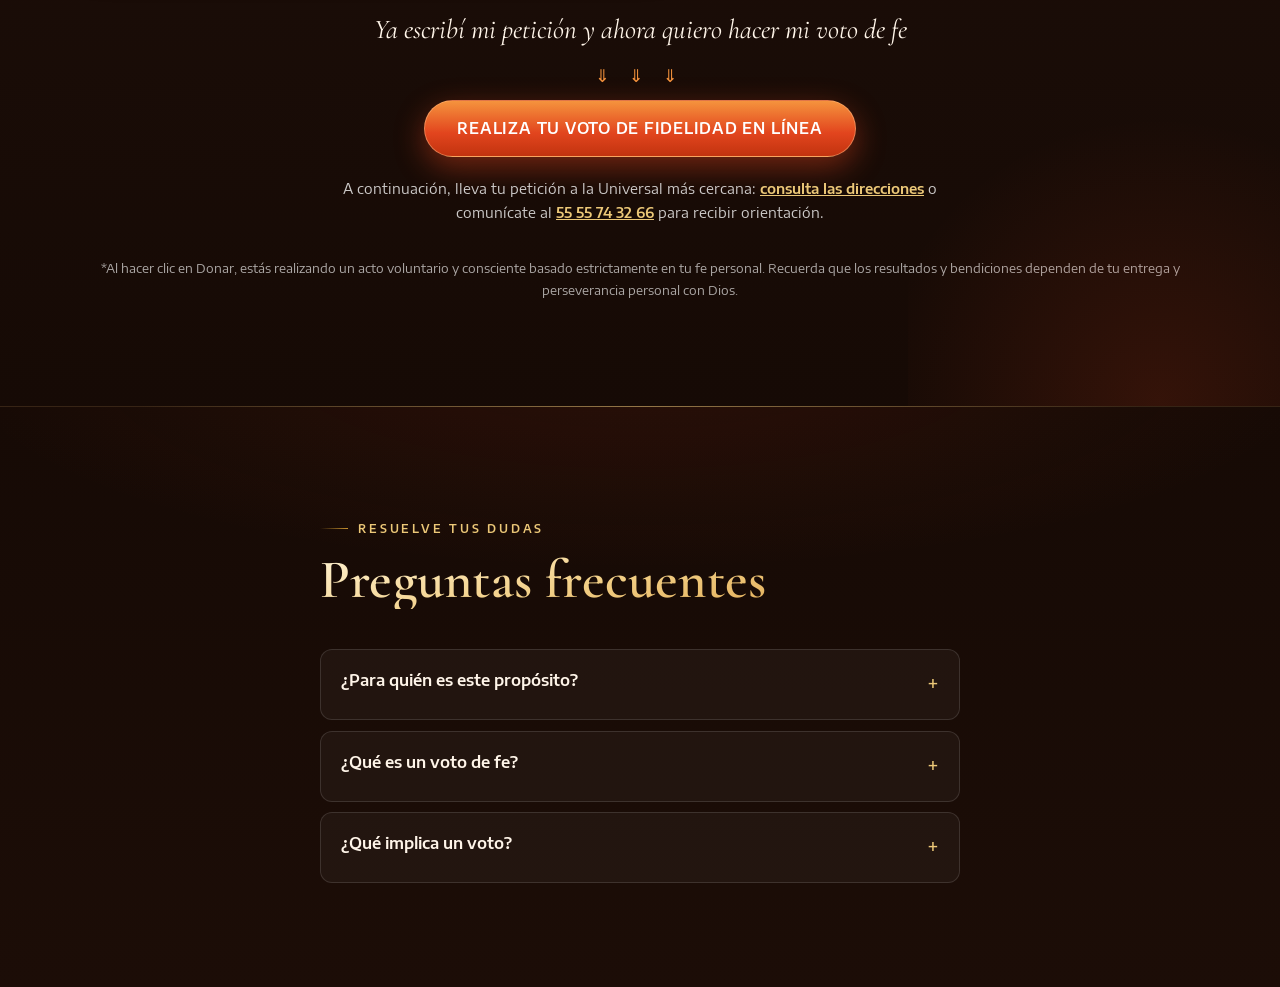
==== commit d98e11a0: "feat(hero): recuperar definicion de que es la Hoguera Santa en el texto Co-authored-by: Cursor <curs" ====
--- a/index.html
+++ b/index.html
@@ -50,6 +50,10 @@
             <p>
               ¿Pero sabes la causa de todo esto? Y más importante aún: ¿sabías que existe una forma de
               cambiar esta situación? <strong>La Hoguera Santa en el Monte Sión es la respuesta.</strong>
+            </p>
+            <p>
+              Es un propósito de fe diseñado para quienes ya no aceptan vivir esta realidad, fundamentado
+              en una promesa clara de la Palabra de Dios.
             </p>
           </div>
         </div>
